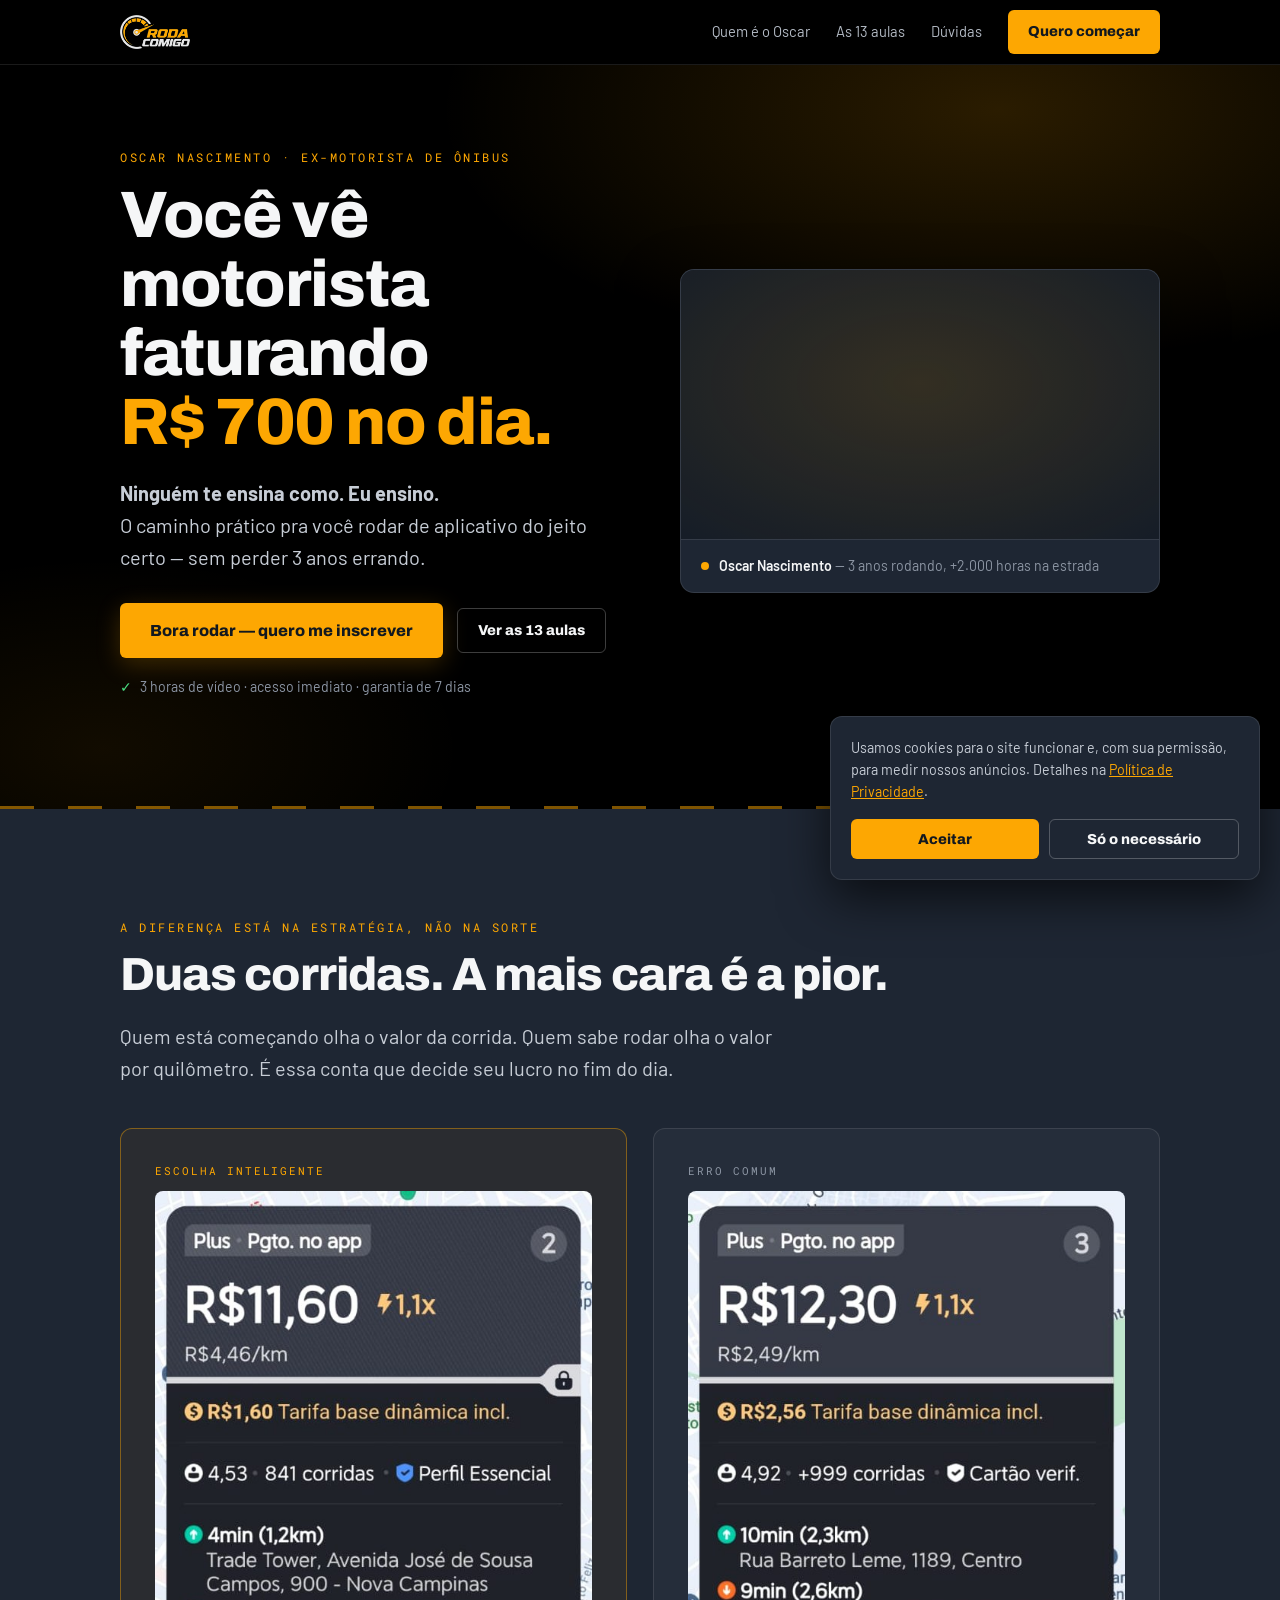
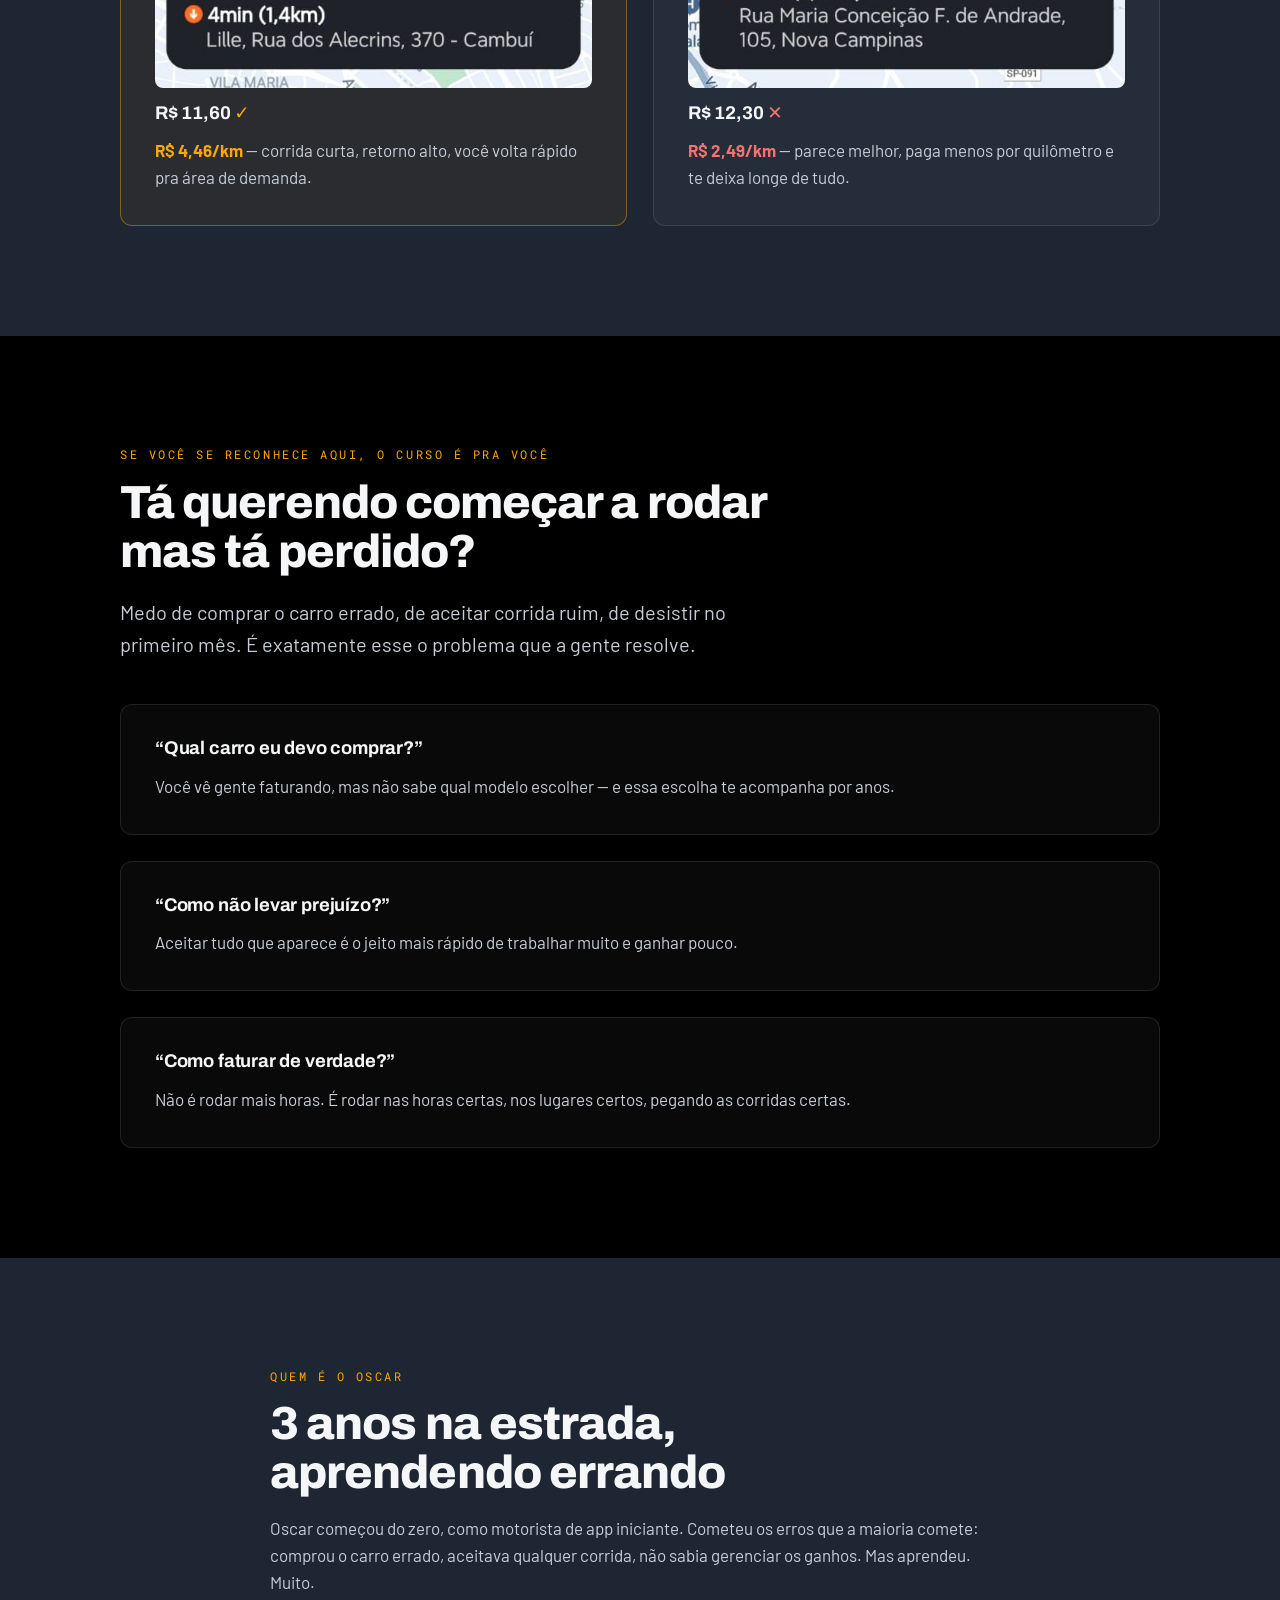
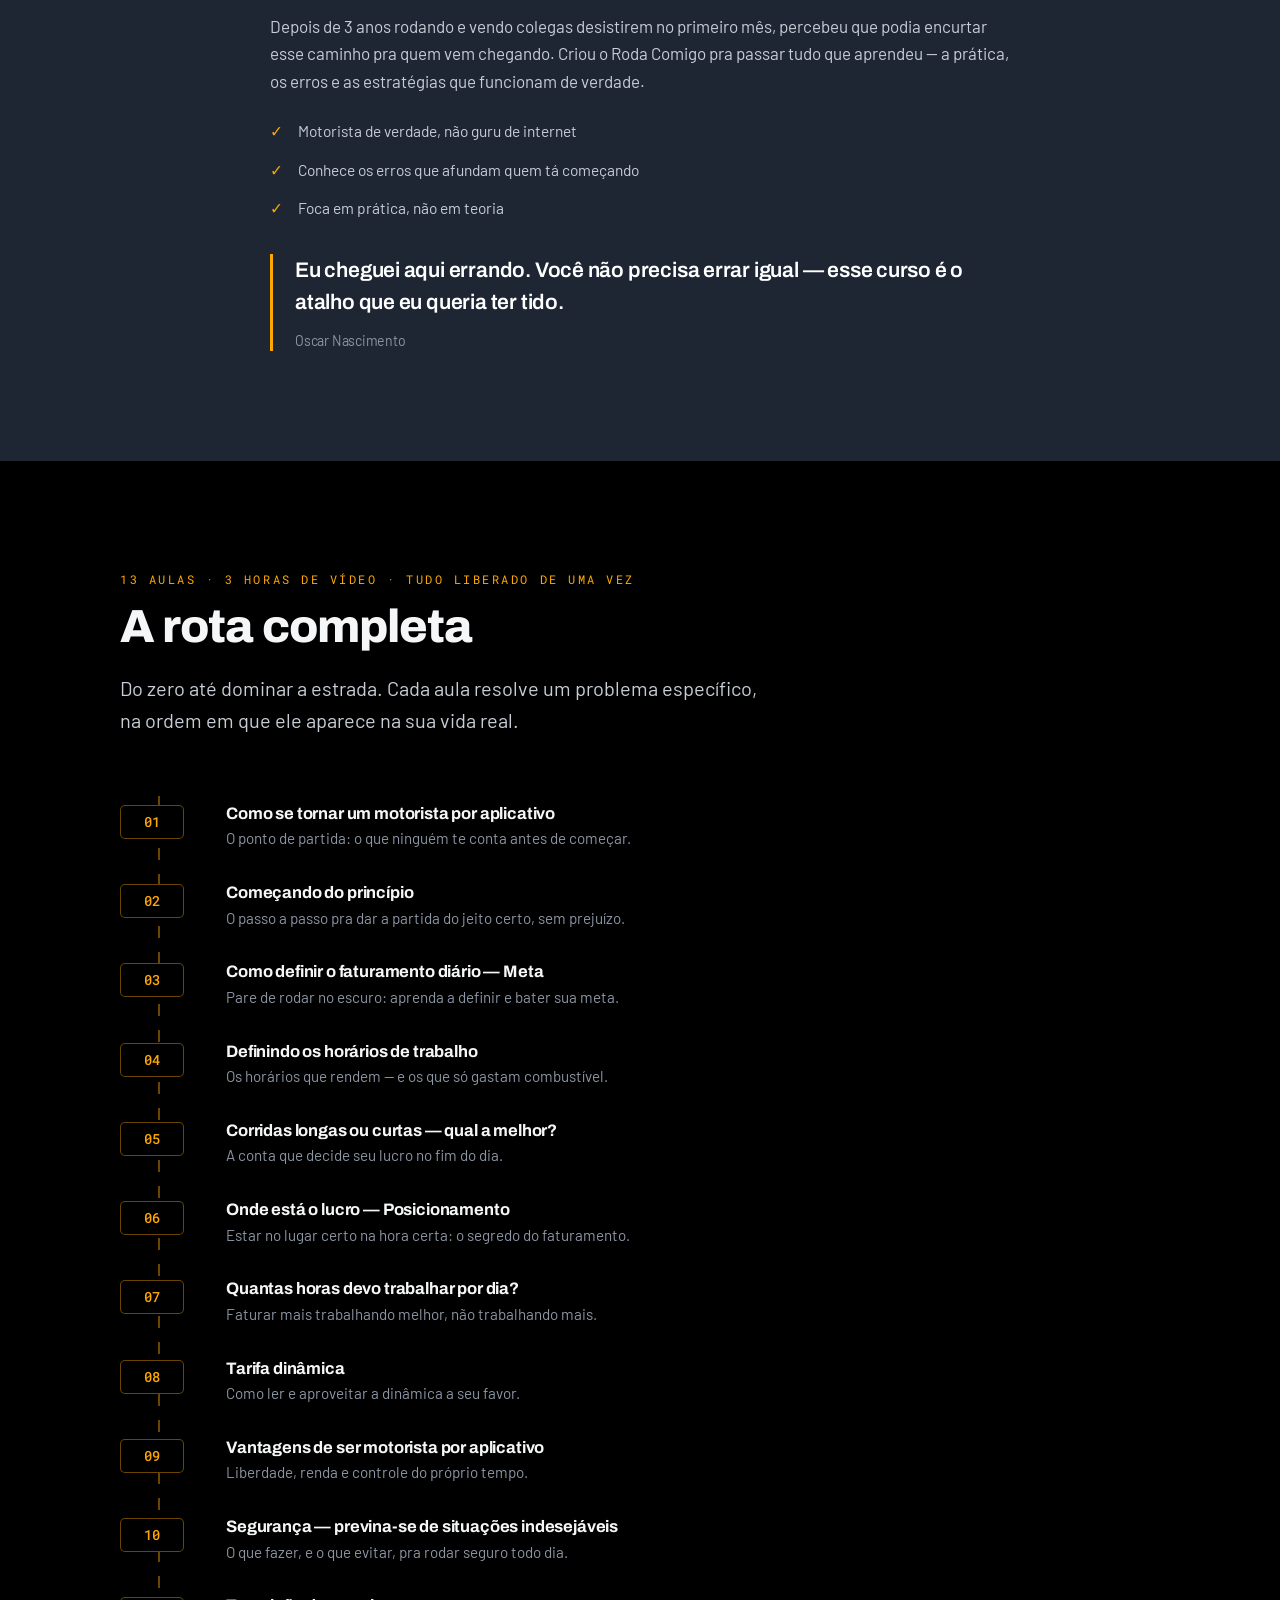
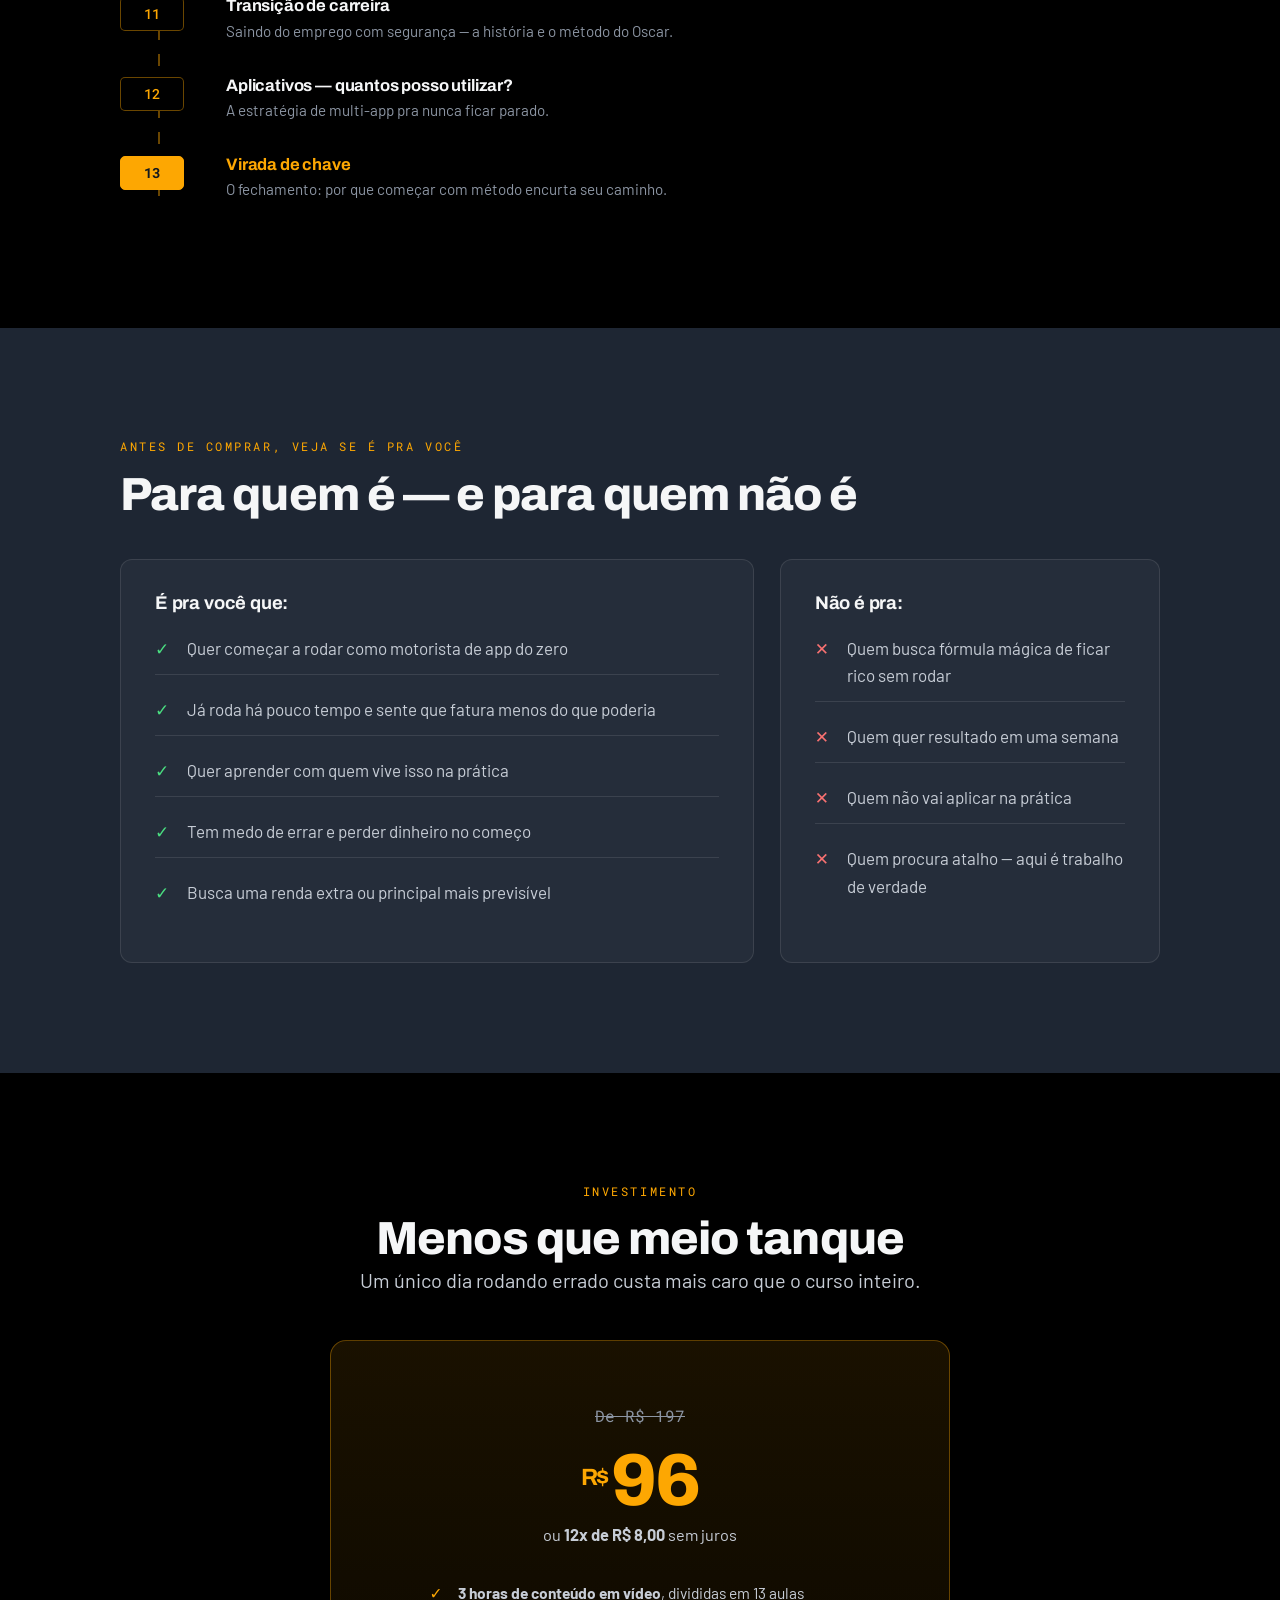
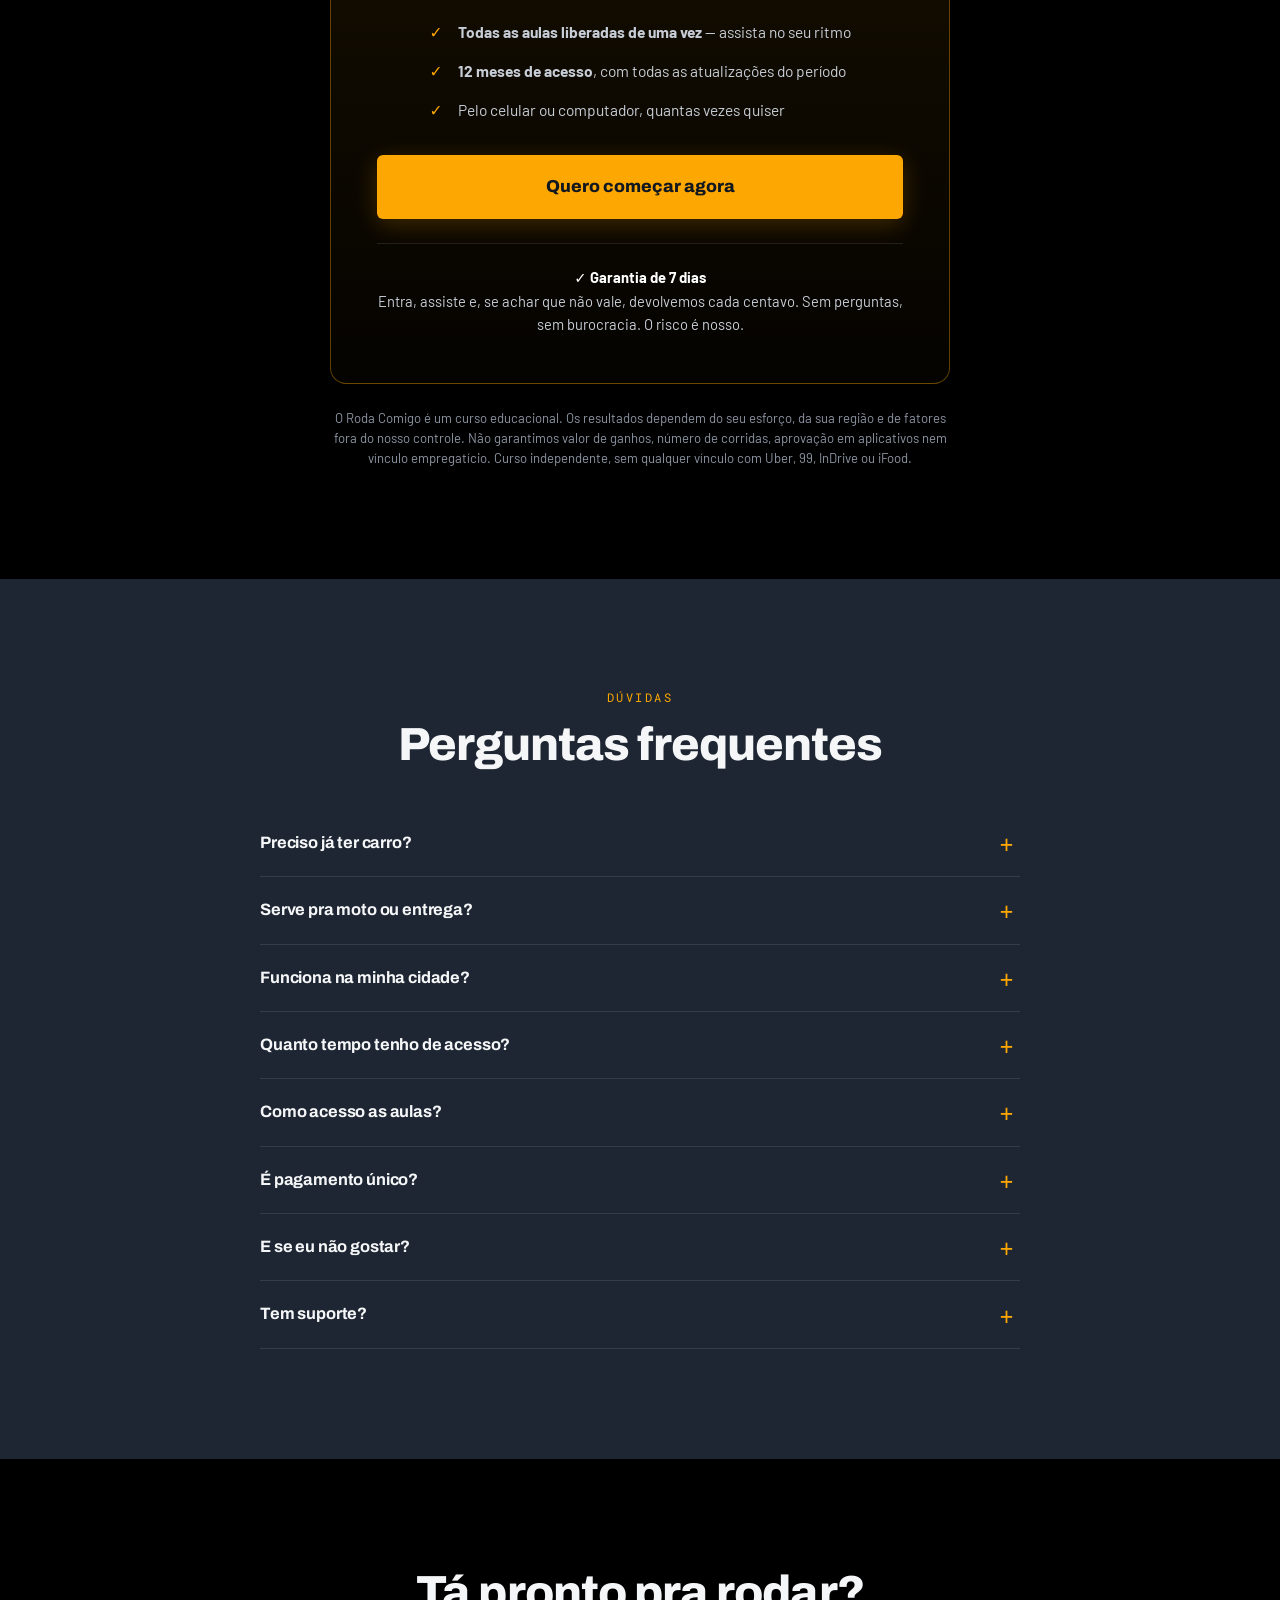
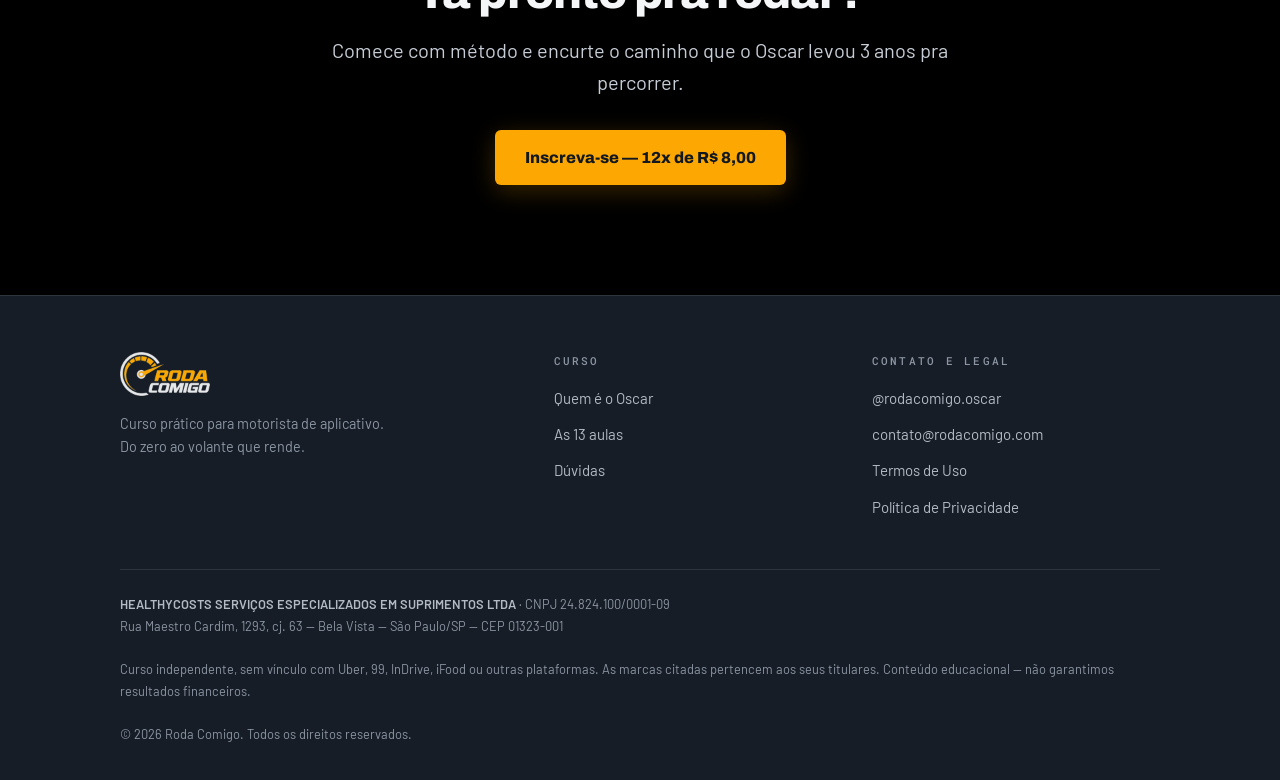
==== index.html @ f27c88b2 "Add files via upload Pronto" ====
<!DOCTYPE html>
<html lang="pt-BR">
<head>
<meta charset="utf-8">
<meta name="viewport" content="width=device-width,initial-scale=1">
<title>Roda Comigo — Curso prático para motorista de aplicativo</title>
<meta name="description" content="O caminho prático pra começar a rodar de aplicativo do jeito certo, sem perder 3 anos errando. 13 aulas com Oscar Nascimento, motorista de app há 3 anos.">
<link rel="canonical" href="https://rodacomigo.com/">

<meta property="og:type" content="website">
<meta property="og:url" content="https://rodacomigo.com/">
<meta property="og:title" content="Roda Comigo — Curso prático para motorista de aplicativo">
<meta property="og:description" content="Você vê motorista faturando R$ 700 no dia. Ninguém te ensina como. Eu ensino.">
<meta property="og:image" content="https://rodacomigo.com/img/og.jpg">
<meta property="og:locale" content="pt_BR">
<meta name="twitter:card" content="summary_large_image">
<meta name="theme-color" content="#000000">

<link rel="icon" href="img/favicon.png">
<link rel="preconnect" href="https://fonts.googleapis.com">
<link rel="preconnect" href="https://fonts.gstatic.com" crossorigin>
<link rel="preconnect" href="https://player-vz-9c68e876-74e.tv.pandavideo.com.br">
<link href="https://fonts.googleapis.com/css2?family=Archivo:wght@400;600;700;800&family=Barlow:wght@400;500;600;700&family=Roboto+Mono:wght@400;500&display=swap" rel="stylesheet">
<link rel="stylesheet" href="style.css">

<!-- ═══════════════════════════════════════════════════════════════
     PIXEL / TAG — cole aqui quando tiver os IDs.
     O disparo só acontece depois do aceite no banner de cookies,
     conforme a Política de Privacidade (item 6).
     ═══════════════════════════════════════════════════════════════ -->
</head>
<body>

<nav class="nav">
  <div class="wrap">
    <a class="brand brand-img" href="/"><img src="img/logo-claro.png" alt="Roda Comigo" width="135" height="66"></a>
    <div class="nav-links">
      <a href="#sobre">Quem é o Oscar</a>
      <a href="#aulas">As 13 aulas</a>
      <a href="#faq">Dúvidas</a>
      <a class="btn btn-sm" href="https://clkdmg.site/pay/roda-comigo" target="_blank" rel="noopener">Quero começar</a>
    </div>
  </div>
</nav>

<!-- ═══════════ HERO ═══════════ -->
<header class="hero">
  <div class="wrap hero-grid">
    <div>
      <p class="eyebrow">Oscar Nascimento · ex-motorista de ônibus</p>
      <h1>Você vê motorista faturando<br><span class="amber">R$ 700 no dia.</span></h1>
      <p class="lead"><strong>Ninguém te ensina como. Eu ensino.</strong><br>
      O caminho prático pra você rodar de aplicativo do jeito certo — sem perder 3 anos errando.</p>
      <div class="hero-cta">
        <a class="btn" href="https://clkdmg.site/pay/roda-comigo" target="_blank" rel="noopener">Bora rodar — quero me inscrever</a>
        <a class="btn btn-ghost btn-sm" href="#aulas">Ver as 13 aulas</a>
      </div>
      <p class="hero-note">3 horas de vídeo · acesso imediato · garantia de 7 dias</p>
    </div>

    <!-- ═══ VÍDEO DO OSCAR — Panda Video ═══
         Para trocar o vídeo, substitua o ID 8ae888c9-78c2-40eb-933e-add168d52305
         na URL do iframe pelo ID do novo vídeo no painel do Panda. -->
    <div class="video-card">
      <div class="video-frame">
        <iframe
          id="panda-8ae888c9-78c2-40eb-933e-add168d52305"
          src="https://player-vz-9c68e876-74e.tv.pandavideo.com.br/embed/?v=8ae888c9-78c2-40eb-933e-add168d52305"
          title="Oscar Nascimento apresenta o Roda Comigo"
          allow="accelerometer;gyroscope;autoplay;encrypted-media;picture-in-picture"
          allowfullscreen="true"
          fetchpriority="high"></iframe>
      </div>
      <div class="video-cap">
        <span class="dot-live" aria-hidden="true"></span>
        <span><strong>Oscar Nascimento</strong> — 3 anos rodando, +2.000 horas na estrada</span>
      </div>
    </div>
  </div>
</header>

<!-- ═══════════ A CONTA QUE NINGUÉM FAZ ═══════════ -->
<section class="section-graphite">
  <div class="wrap">
    <p class="eyebrow">A diferença está na estratégia, não na sorte</p>
    <h2>Duas corridas. A mais cara é a pior.</h2>
    <p class="lead">Quem está começando olha o valor da corrida. Quem sabe rodar olha o valor por quilômetro. É essa conta que decide seu lucro no fim do dia.</p>

    <div class="split">
      <div class="card hi">
        <span class="tag">Escolha inteligente</span>
        <!-- Substitua pela sua imagem: img/corrida-boa.jpeg -->
        <img src="img/corrida-boa.jpeg" alt="Print de corrida de R$ 11,60 com R$ 4,46 por quilômetro" style="border-radius:8px;margin-bottom:16px" loading="lazy">
        <h3>R$ 11,60 <span class="amber">✓</span></h3>
        <p style="margin:0;color:#c7cdd6"><strong class="amber">R$ 4,46/km</strong> — corrida curta, retorno alto, você volta rápido pra área de demanda.</p>
      </div>
      <div class="card">
        <span class="tag">Erro comum</span>
        <!-- Substitua pela sua imagem: img/corrida-ruim.jpeg -->
        <img src="img/corrida-ruim.jpeg" alt="Print de corrida de R$ 12,30 com R$ 2,49 por quilômetro" style="border-radius:8px;margin-bottom:16px" loading="lazy">
        <h3>R$ 12,30 <span style="color:#f87171">✕</span></h3>
        <p style="margin:0;color:#c7cdd6"><strong style="color:#f87171">R$ 2,49/km</strong> — parece melhor, paga menos por quilômetro e te deixa longe de tudo.</p>
      </div>
    </div>
  </div>
</section>

<!-- ═══════════ O PROBLEMA ═══════════ -->
<section>
  <div class="wrap">
    <p class="eyebrow">Se você se reconhece aqui, o curso é pra você</p>
    <h2>Tá querendo começar a rodar<br>mas tá perdido?</h2>
    <p class="lead">Medo de comprar o carro errado, de aceitar corrida ruim, de desistir no primeiro mês. É exatamente esse o problema que a gente resolve.</p>

    <div class="split" style="grid-template-columns:1fr">
      <div class="card"><h3>“Qual carro eu devo comprar?”</h3><p style="margin:0;color:#c7cdd6">Você vê gente faturando, mas não sabe qual modelo escolher — e essa escolha te acompanha por anos.</p></div>
      <div class="card"><h3>“Como não levar prejuízo?”</h3><p style="margin:0;color:#c7cdd6">Aceitar tudo que aparece é o jeito mais rápido de trabalhar muito e ganhar pouco.</p></div>
      <div class="card"><h3>“Como faturar de verdade?”</h3><p style="margin:0;color:#c7cdd6">Não é rodar mais horas. É rodar nas horas certas, nos lugares certos, pegando as corridas certas.</p></div>
    </div>
  </div>
</section>

<!-- ═══════════ OSCAR ═══════════ -->
<section class="section-graphite" id="sobre">
  <div class="wrap oscar oscar-solo">
    <div>
      <p class="eyebrow">Quem é o Oscar</p>
      <h2>3 anos na estrada,<br>aprendendo errando</h2>
      <p style="color:#c7cdd6">Oscar começou do zero, como motorista de app iniciante. Cometeu os erros que a maioria comete: comprou o carro errado, aceitava qualquer corrida, não sabia gerenciar os ganhos. Mas aprendeu. Muito.</p>
      <p style="color:#c7cdd6">Depois de 3 anos rodando e vendo colegas desistirem no primeiro mês, percebeu que podia encurtar esse caminho pra quem vem chegando. Criou o Roda Comigo pra passar tudo que aprendeu — a prática, os erros e as estratégias que funcionam de verdade.</p>
      <ul class="offer-list" style="margin-bottom:0">
        <li>Motorista de verdade, não guru de internet</li>
        <li>Conhece os erros que afundam quem tá começando</li>
        <li>Foca em prática, não em teoria</li>
      </ul>
      <blockquote>
        Eu cheguei aqui errando. Você não precisa errar igual — esse curso é o atalho que eu queria ter tido.
        <cite>Oscar Nascimento</cite>
      </blockquote>
    </div>
  </div>
</section>

<!-- ═══════════ A ROTA — 13 AULAS ═══════════ -->
<section id="aulas">
  <div class="wrap">
    <p class="eyebrow">13 aulas · 3 horas de vídeo · tudo liberado de uma vez</p>
    <h2>A rota completa</h2>
    <p class="lead">Do zero até dominar a estrada. Cada aula resolve um problema específico, na ordem em que ele aparece na sua vida real.</p>

    <div class="rota">
      <article class="km"><div class="km-num">01</div><div class="km-body"><h3>Como se tornar um motorista por aplicativo</h3><p>O ponto de partida: o que ninguém te conta antes de começar.</p></div></article>
      <article class="km"><div class="km-num">02</div><div class="km-body"><h3>Começando do princípio</h3><p>O passo a passo pra dar a partida do jeito certo, sem prejuízo.</p></div></article>
      <article class="km"><div class="km-num">03</div><div class="km-body"><h3>Como definir o faturamento diário — Meta</h3><p>Pare de rodar no escuro: aprenda a definir e bater sua meta.</p></div></article>
      <article class="km"><div class="km-num">04</div><div class="km-body"><h3>Definindo os horários de trabalho</h3><p>Os horários que rendem — e os que só gastam combustível.</p></div></article>
      <article class="km"><div class="km-num">05</div><div class="km-body"><h3>Corridas longas ou curtas — qual a melhor?</h3><p>A conta que decide seu lucro no fim do dia.</p></div></article>
      <article class="km"><div class="km-num">06</div><div class="km-body"><h3>Onde está o lucro — Posicionamento</h3><p>Estar no lugar certo na hora certa: o segredo do faturamento.</p></div></article>
      <article class="km"><div class="km-num">07</div><div class="km-body"><h3>Quantas horas devo trabalhar por dia?</h3><p>Faturar mais trabalhando melhor, não trabalhando mais.</p></div></article>
      <article class="km"><div class="km-num">08</div><div class="km-body"><h3>Tarifa dinâmica</h3><p>Como ler e aproveitar a dinâmica a seu favor.</p></div></article>
      <article class="km"><div class="km-num">09</div><div class="km-body"><h3>Vantagens de ser motorista por aplicativo</h3><p>Liberdade, renda e controle do próprio tempo.</p></div></article>
      <article class="km"><div class="km-num">10</div><div class="km-body"><h3>Segurança — previna-se de situações indesejáveis</h3><p>O que fazer, e o que evitar, pra rodar seguro todo dia.</p></div></article>
      <article class="km"><div class="km-num">11</div><div class="km-body"><h3>Transição de carreira</h3><p>Saindo do emprego com segurança — a história e o método do Oscar.</p></div></article>
      <article class="km"><div class="km-num">12</div><div class="km-body"><h3>Aplicativos — quantos posso utilizar?</h3><p>A estratégia de multi-app pra nunca ficar parado.</p></div></article>
      <article class="km km-final"><div class="km-num">13</div><div class="km-body"><h3>Virada de chave</h3><p>O fechamento: por que começar com método encurta seu caminho.</p></div></article>
    </div>
  </div>
</section>

<!-- ═══════════ PARA QUEM É ═══════════ -->
<section class="section-graphite">
  <div class="wrap">
    <p class="eyebrow">Antes de comprar, veja se é pra você</p>
    <h2>Para quem é — e para quem não é</h2>
    <div class="fit">
      <div class="card">
        <h3 style="margin-bottom:8px">É pra você que:</h3>
        <ul class="yes">
          <li>Quer começar a rodar como motorista de app do zero</li>
          <li>Já roda há pouco tempo e sente que fatura menos do que poderia</li>
          <li>Quer aprender com quem vive isso na prática</li>
          <li>Tem medo de errar e perder dinheiro no começo</li>
          <li>Busca uma renda extra ou principal mais previsível</li>
        </ul>
      </div>
      <div class="card">
        <h3 style="margin-bottom:8px">Não é pra:</h3>
        <ul class="no">
          <li>Quem busca fórmula mágica de ficar rico sem rodar</li>
          <li>Quem quer resultado em uma semana</li>
          <li>Quem não vai aplicar na prática</li>
          <li>Quem procura atalho — aqui é trabalho de verdade</li>
        </ul>
      </div>
    </div>
  </div>
</section>

<!-- ═══════════ OFERTA ═══════════ -->
<section>
  <div class="wrap">
    <p class="eyebrow" style="text-align:center">Investimento</p>
    <h2 style="text-align:center">Menos que meio tanque</h2>
    <p class="lead" style="text-align:center;margin:0 auto">Um único dia rodando errado custa mais caro que o curso inteiro.</p>

    <div class="offer">
      <p class="price-old">De R$ 197</p>
      <p class="price"><small>R$</small>96</p>
      <p class="price-sub">ou <strong>12x de R$ 8,00</strong> sem juros</p>

      <ul class="offer-list">
        <li><strong>3 horas de conteúdo em vídeo</strong>, divididas em 13 aulas</li>
        <li><strong>Todas as aulas liberadas de uma vez</strong> — assista no seu ritmo</li>
        <li><strong>12 meses de acesso</strong>, com todas as atualizações do período</li>
        <li>Pelo celular ou computador, quantas vezes quiser</li>
      </ul>

      <a class="btn" href="https://clkdmg.site/pay/roda-comigo" target="_blank" rel="noopener">Quero começar agora</a>

      <div class="guarantee">
        <strong class="amber">✓ Garantia de 7 dias</strong><br>
        Entra, assiste e, se achar que não vale, devolvemos cada centavo. Sem perguntas, sem burocracia. O risco é nosso.
      </div>
    </div>

    <p class="disclaimer">
      O Roda Comigo é um curso educacional. Os resultados dependem do seu esforço, da sua região e de fatores fora do nosso controle.
      Não garantimos valor de ganhos, número de corridas, aprovação em aplicativos nem vínculo empregatício.
      Curso independente, sem qualquer vínculo com Uber, 99, InDrive ou iFood.
    </p>
  </div>
</section>

<!-- ═══════════ FAQ ═══════════ -->
<section class="section-graphite" id="faq">
  <div class="wrap">
    <p class="eyebrow" style="text-align:center">Dúvidas</p>
    <h2 style="text-align:center">Perguntas frequentes</h2>

    <div class="faq">
      <details>
        <summary>Preciso já ter carro?</summary>
        <p>Não. O curso ensina como escolher o carro certo antes de você gastar dinheiro — é um dos primeiros pontos da trilha.</p>
      </details>
      <details>
        <summary>Serve pra moto ou entrega?</summary>
        <p>O foco é transporte de passageiros por aplicativo. Boa parte da estratégia — metas, horários, posicionamento — se aplica a outras modalidades, mas os exemplos são de corrida.</p>
      </details>
      <details>
        <summary>Funciona na minha cidade?</summary>
        <p>Sim. Os princípios de meta, horário e posicionamento funcionam em qualquer praça. As regras específicas de cadastro variam por município, e o curso ensina onde verificar as da sua cidade.</p>
      </details>
      <details>
        <summary>Quanto tempo tenho de acesso?</summary>
        <p>12 meses a partir da liberação, incluindo todas as atualizações feitas no período. Você assiste quantas vezes quiser dentro desse prazo, no seu ritmo.</p>
      </details>
      <details>
        <summary>Como acesso as aulas?</summary>
        <p>Assim que o pagamento é confirmado, você recebe por e-mail o acesso à área de alunos, com <strong>todas as 13 aulas liberadas de uma vez</strong>. Nada de esperar aula abrir por semana — o conteúdo é curto de propósito, pra você aplicar já na próxima corrida.</p>
      </details>
      <details>
        <summary>É pagamento único?</summary>
        <p>Sim. R$ 96 à vista ou 12x de R$ 8,00 sem juros. Não há mensalidade nem cobrança recorrente.</p>
      </details>
      <details>
        <summary>E se eu não gostar?</summary>
        <p>Você tem 7 dias corridos para pedir o reembolso integral, sem precisar justificar, conforme o art. 49 do Código de Defesa do Consumidor. Basta escrever para contato@rodacomigo.com.</p>
      </details>
      <details>
        <summary>Tem suporte?</summary>
        <p>Sim, por e-mail em contato@rodacomigo.com, com resposta em até 2 dias úteis. Dúvida sobre acesso, cobrança ou conteúdo, é só escrever.</p>
      </details>
    </div>
  </div>
</section>

<!-- ═══════════ CTA FINAL ═══════════ -->
<section style="text-align:center">
  <div class="wrap">
    <h2>Tá pronto pra rodar?</h2>
    <p class="lead" style="margin:16px auto 32px">Comece com método e encurte o caminho que o Oscar levou 3 anos pra percorrer.</p>
    <a class="btn" href="https://clkdmg.site/pay/roda-comigo" target="_blank" rel="noopener">Inscreva-se — 12x de R$ 8,00</a>
  </div>
</section>

<!-- ═══════════ RODAPÉ ═══════════ -->
<footer>
  <div class="wrap">
    <div class="foot-grid">
      <div>
        <a class="brand brand-img" href="/" style="margin-bottom:16px"><img src="img/logo-claro.png" alt="Roda Comigo" width="150" height="73"></a>
        <p style="color:var(--muted);font-size:.9rem;max-width:34ch">Curso prático para motorista de aplicativo. Do zero ao volante que rende.</p>
      </div>
      <div>
        <h4>Curso</h4>
        <ul>
          <li><a href="#sobre">Quem é o Oscar</a></li>
          <li><a href="#aulas">As 13 aulas</a></li>
          <li><a href="#faq">Dúvidas</a></li>
        </ul>
      </div>
      <div>
        <h4>Contato e legal</h4>
        <ul>
          <li><a href="https://instagram.com/rodacomigo.oscar" target="_blank" rel="noopener">@rodacomigo.oscar</a></li>
          <li><a href="mailto:contato@rodacomigo.com">contato@rodacomigo.com</a></li>
          <li><a href="termos.html">Termos de Uso</a></li>
          <li><a href="privacidade.html">Política de Privacidade</a></li>
        </ul>
      </div>
    </div>

    <div class="foot-legal">
      <strong>HEALTHYCOSTS SERVIÇOS ESPECIALIZADOS EM SUPRIMENTOS LTDA</strong> · CNPJ 24.824.100/0001-09<br>
      Rua Maestro Cardim, 1293, cj. 63 — Bela Vista — São Paulo/SP — CEP 01323-001<br><br>
      Curso independente, sem vínculo com Uber, 99, InDrive, iFood ou outras plataformas. As marcas citadas pertencem aos seus titulares.
      Conteúdo educacional — não garantimos resultados financeiros.<br><br>
      © 2026 Roda Comigo. Todos os direitos reservados.
    </div>
  </div>
</footer>

<!-- ═══════════ BANNER DE COOKIES ═══════════ -->
<div class="cookie" id="cookie" role="dialog" aria-label="Aviso de cookies">
  <p>Usamos cookies para o site funcionar e, com sua permissão, para medir nossos anúncios. Detalhes na <a href="privacidade.html">Política de Privacidade</a>.</p>
  <div class="cookie-actions">
    <button class="btn" id="cookie-ok">Aceitar</button>
    <button class="btn btn-ghost" id="cookie-no">Só o necessário</button>
  </div>
</div>

<script>
(function(){
  var box = document.getElementById('cookie');
  var KEY = 'rc-cookies';
  var saved = null;
  try { saved = localStorage.getItem(KEY); } catch(e){}

  if (!saved) { box.classList.add('show'); }
  else if (saved === 'ok') { loadPixels(); }

  function decide(v){
    try { localStorage.setItem(KEY, v); } catch(e){}
    box.classList.remove('show');
    if (v === 'ok') loadPixels();
  }
  document.getElementById('cookie-ok').onclick = function(){ decide('ok'); };
  document.getElementById('cookie-no').onclick = function(){ decide('no'); };

  // Os pixels só carregam depois do aceite — é o que a Política de Privacidade promete.
  function loadPixels(){
    /* Meta Pixel e Google Tag entram aqui.
       Exemplo:
       var s = document.createElement('script');
       s.async = true;
       s.src = 'https://www.googletagmanager.com/gtag/js?id=SEU_ID';
       document.head.appendChild(s);
    */
  }
})();
</script>

</body>
</html>
---- style.css ----
/* ==========================================================================
   Roda Comigo — estilos
   Paleta: âmbar #FDA702 · grafite #1E2633 · preto #000
   ========================================================================== */

:root{
  --amber:#FDA702;
  --amber-dim:#c98402;
  --graphite:#1E2633;
  --graphite-2:#161d27;
  --ink:#000;
  --paper:#f5f6f7;
  --muted:#8c95a3;
  --line:rgba(255,255,255,.10);
  --ok:#4ade80;

  --font-display:"Archivo",system-ui,sans-serif;
  --font-body:"Barlow",system-ui,sans-serif;
  --font-mono:"Roboto Mono",ui-monospace,monospace;

  --wrap:1120px;
  --pad:clamp(20px,5vw,40px);
}

*{box-sizing:border-box}

html{scroll-behavior:smooth}
@media (prefers-reduced-motion:reduce){
  html{scroll-behavior:auto}
  *,*::before,*::after{animation-duration:.001ms!important;transition-duration:.001ms!important}
}

body{
  margin:0;
  background:var(--ink);
  color:var(--paper);
  font-family:var(--font-body);
  font-size:17px;
  line-height:1.6;
  -webkit-font-smoothing:antialiased;
}

img{max-width:100%;display:block}
a{color:inherit}

.wrap{max-width:var(--wrap);margin:0 auto;padding-inline:var(--pad)}

/* ---------- tipografia ---------- */
h1,h2,h3{font-family:var(--font-display);font-weight:800;line-height:1.05;letter-spacing:-.02em;margin:0}
h1{font-size:clamp(2.2rem,6.5vw,4.1rem)}
h2{font-size:clamp(1.8rem,4.6vw,2.9rem)}
h3{font-size:1.15rem;font-weight:700;letter-spacing:-.01em}

.eyebrow{
  font-family:var(--font-mono);
  font-size:.72rem;
  letter-spacing:.22em;
  text-transform:uppercase;
  color:var(--amber);
  margin:0 0 14px;
}
.lead{font-size:clamp(1.05rem,2.2vw,1.25rem);color:#c7cdd6;max-width:60ch}
.amber{color:var(--amber)}

/* ---------- navegação ---------- */
.nav{
  position:sticky;top:0;z-index:50;
  background:rgba(0,0,0,.82);
  backdrop-filter:blur(10px);
  border-bottom:1px solid var(--line);
}
.nav .wrap{display:flex;align-items:center;justify-content:space-between;height:64px;gap:16px}
.brand{
  font-family:var(--font-display);font-weight:800;font-size:1.05rem;
  letter-spacing:-.02em;text-decoration:none;display:flex;align-items:center;gap:9px;
}
.brand::before{
  content:"";width:11px;height:11px;border-radius:50%;
  background:var(--amber);box-shadow:0 0 14px rgba(253,167,2,.85);flex:none;
}
.nav-links{display:flex;align-items:center;gap:26px}
/* :not(.btn) evita que a cor cinza dos links sobrescreva o texto do botão */
.nav-links a:not(.btn){
  font-size:.92rem;color:#b3bac4;text-decoration:none;transition:color .15s;
}
.nav-links a:not(.btn):hover{color:#fff}
.nav-links a.btn{color:#12181f;text-decoration:none}
.nav-links a.btn:hover{color:#12181f}
@media(max-width:760px){.nav-links a:not(.btn){display:none}}

/* ---------- botões ---------- */
.btn{
  display:inline-flex;align-items:center;justify-content:center;gap:9px;
  background:var(--amber);color:#12181f;
  font-family:var(--font-display);font-weight:800;font-size:1rem;
  padding:15px 30px;border-radius:6px;text-decoration:none;
  border:0;cursor:pointer;
  transition:transform .12s ease,box-shadow .2s ease,background .15s;
  box-shadow:0 6px 24px rgba(253,167,2,.22);
}
.btn:hover{background:#ffb824;transform:translateY(-2px);box-shadow:0 10px 30px rgba(253,167,2,.34)}
.btn:active{transform:translateY(0)}
.btn-sm{padding:10px 20px;font-size:.9rem;box-shadow:none}
.btn-ghost{
  background:transparent;color:var(--paper);
  border:1px solid rgba(255,255,255,.24);box-shadow:none;
}
.btn-ghost:hover{background:rgba(255,255,255,.06);border-color:rgba(255,255,255,.4)}
.btn-wide{width:100%;max-width:420px}

:focus-visible{outline:3px solid var(--amber);outline-offset:3px;border-radius:4px}

/* ---------- seções ---------- */
section{padding:clamp(64px,9vw,110px) 0}
.section-dark{background:var(--graphite-2)}
.section-graphite{background:var(--graphite)}

/* ---------- hero ---------- */
.hero{
  position:relative;overflow:hidden;
  padding-top:clamp(48px,7vw,84px);
  padding-bottom:clamp(56px,8vw,96px);
  background:
    radial-gradient(900px 420px at 78% 6%,rgba(253,167,2,.17),transparent 62%),
    radial-gradient(600px 320px at 8% 92%,rgba(253,167,2,.07),transparent 60%),
    var(--ink);
}
/* faixa de estrada no rodapé do hero */
.hero::after{
  content:"";position:absolute;left:0;right:0;bottom:0;height:3px;
  background:repeating-linear-gradient(90deg,var(--amber) 0 34px,transparent 34px 68px);
  opacity:.5;
}
.hero-grid{display:grid;gap:clamp(34px,5vw,60px);grid-template-columns:1fr}
@media(min-width:960px){.hero-grid{grid-template-columns:1.02fr .98fr;align-items:center}}

.hero h1{margin-bottom:20px}
.hero .lead{margin-bottom:30px}
.hero-cta{display:flex;flex-wrap:wrap;gap:14px;align-items:center}
.hero-note{
  margin-top:18px;font-size:.88rem;color:var(--muted);
  display:flex;align-items:center;gap:8px;
}
.hero-note::before{content:"✓";color:var(--ok);font-weight:700}

/* ---------- vídeo ---------- */
.video-card{
  border:1px solid var(--line);border-radius:14px;overflow:hidden;
  background:var(--graphite);
  box-shadow:0 26px 60px rgba(0,0,0,.6);
}
.video-frame{
  position:relative;aspect-ratio:16/9;width:100%;
  background:
    radial-gradient(520px 300px at 50% 42%,rgba(253,167,2,.13),transparent 68%),
    var(--graphite-2);
  display:flex;align-items:center;justify-content:center;
}
.video-frame iframe,.video-frame video{
  position:absolute;inset:0;width:100%;height:100%;border:0;object-fit:cover;
}
.video-ph{text-align:center;padding:24px;max-width:340px}
.video-ph .play{
  width:66px;height:66px;border-radius:50%;margin:0 auto 16px;
  background:var(--amber);display:grid;place-items:center;
  box-shadow:0 0 0 12px rgba(253,167,2,.13);
}
.video-ph .play::after{
  content:"";border-left:19px solid #12181f;
  border-top:12px solid transparent;border-bottom:12px solid transparent;
  margin-left:5px;
}
.video-ph p{margin:0;font-size:.93rem;color:#c7cdd6;line-height:1.5}
.video-ph small{display:block;margin-top:8px;color:var(--muted);font-size:.78rem}
.video-cap{
  padding:15px 20px;border-top:1px solid var(--line);
  font-size:.88rem;color:var(--muted);
  display:flex;align-items:center;gap:10px;
}
.video-cap strong{color:var(--paper);font-weight:600}
.dot-live{width:8px;height:8px;border-radius:50%;background:var(--amber);flex:none}

/* ---------- vídeo vertical (9:16) ---------- */
.video-card.vertical{
  max-width:330px;
  margin-inline:auto;
}
.video-card.vertical .video-frame{aspect-ratio:9/16}
@media(min-width:960px){
  .video-card.vertical{max-width:310px}
}
@media(max-width:480px){
  .video-card.vertical{max-width:280px}
}

/* ---------- contraste: o que mostram × o que escondem ---------- */
.split{display:grid;gap:20px;grid-template-columns:1fr;margin-top:44px}
@media(min-width:800px){.split{grid-template-columns:1fr 1fr;gap:26px}}
.card{
  background:rgba(255,255,255,.035);
  border:1px solid var(--line);
  border-radius:12px;padding:clamp(24px,3.4vw,34px);
}
.card.hi{border-color:rgba(253,167,2,.42);background:rgba(253,167,2,.055)}
.card h3{margin-bottom:14px}
.card ul{margin:0;padding-left:20px;color:#c7cdd6}
.card li{margin:9px 0}
.card .tag{
  font-family:var(--font-mono);font-size:.68rem;letter-spacing:.18em;
  text-transform:uppercase;color:var(--muted);display:block;margin-bottom:10px;
}
.card.hi .tag{color:var(--amber)}

/* ---------- Oscar ---------- */
.oscar{display:grid;gap:clamp(28px,4vw,52px);grid-template-columns:1fr;align-items:center}
@media(min-width:900px){.oscar{grid-template-columns:.85fr 1.15fr}}
.oscar-photo{
  aspect-ratio:4/5;border-radius:12px;overflow:hidden;
  border:1px solid var(--line);
  background:
    radial-gradient(420px 300px at 50% 30%,rgba(253,167,2,.16),transparent 66%),
    var(--graphite-2);
  display:grid;place-items:center;text-align:center;padding:24px;
}
.oscar-photo p{color:var(--muted);font-size:.86rem;margin:0;line-height:1.5}
.oscar blockquote{
  margin:26px 0 0;padding-left:22px;border-left:3px solid var(--amber);
  font-size:clamp(1.05rem,2.3vw,1.32rem);line-height:1.5;color:#fff;
  font-family:var(--font-display);font-weight:600;letter-spacing:-.01em;
}
.oscar blockquote cite{
  display:block;margin-top:12px;font-family:var(--font-body);
  font-style:normal;font-size:.88rem;font-weight:400;color:var(--muted);
}

/* ---------- a rota (13 aulas) — elemento de assinatura ---------- */
.rota{margin-top:52px;position:relative}
.rota::before{
  content:"";position:absolute;left:26px;top:8px;bottom:8px;width:2px;
  background:repeating-linear-gradient(180deg,var(--amber) 0 12px,transparent 12px 26px);
  opacity:.42;
}
@media(min-width:720px){.rota::before{left:38px}}
.km{
  position:relative;display:grid;
  grid-template-columns:56px 1fr;gap:18px;align-items:start;
  padding:15px 0;
}
@media(min-width:720px){.km{grid-template-columns:80px 1fr;gap:26px;padding:17px 0}}
.km-num{
  font-family:var(--font-mono);font-size:.82rem;font-weight:500;
  color:var(--amber);background:var(--ink);
  border:1px solid rgba(253,167,2,.42);border-radius:5px;
  padding:5px 0;text-align:center;position:relative;z-index:2;
  width:52px;
}
@media(min-width:720px){.km-num{width:64px;font-size:.86rem}}
.km-body h3{margin-bottom:5px;font-size:1.04rem}
.km-body p{margin:0;color:var(--muted);font-size:.95rem;line-height:1.5}
.km-final .km-num{background:var(--amber);color:#12181f;border-color:var(--amber);font-weight:700}
.km-final .km-body h3{color:var(--amber)}

/* ---------- para quem é ---------- */
.fit{display:grid;gap:20px;grid-template-columns:1fr;margin-top:40px}
@media(min-width:820px){.fit{grid-template-columns:1.25fr .75fr;gap:26px}}
.fit ul{list-style:none;margin:0;padding:0}
.fit li{
  padding:12px 0 12px 32px;position:relative;
  border-bottom:1px solid var(--line);color:#c7cdd6;
}
.fit li:last-child{border-bottom:0}
.fit .yes li::before{content:"✓";position:absolute;left:0;color:var(--ok);font-weight:700}
.fit .no li::before{content:"✕";position:absolute;left:0;color:#f87171;font-weight:700}

/* ---------- oferta ---------- */
.offer{
  max-width:620px;margin:44px auto 0;text-align:center;
  background:linear-gradient(180deg,rgba(253,167,2,.10),rgba(253,167,2,.02));
  border:1px solid rgba(253,167,2,.36);
  border-radius:16px;padding:clamp(30px,5vw,46px);
}
.price-old{
  font-family:var(--font-mono);color:var(--muted);
  text-decoration:line-through;font-size:1rem;
}
.price{
  font-family:var(--font-display);font-weight:800;
  font-size:clamp(3rem,10vw,4.6rem);line-height:1;
  color:var(--amber);margin:6px 0 4px;letter-spacing:-.03em;
}
.price small{font-size:.32em;font-weight:700;vertical-align:.85em;margin-right:4px}
.price-sub{color:#c7cdd6;margin:0 0 26px;font-size:1.02rem}
.offer .btn{width:100%;max-width:none;font-size:1.08rem;padding:18px 26px}
.offer-list{
  list-style:none;margin:0 0 26px;padding:0;text-align:left;
  display:inline-block;
}
.offer-list li{padding:7px 0 7px 28px;position:relative;color:#c7cdd6;font-size:.97rem}
.offer-list li::before{content:"✓";position:absolute;left:0;color:var(--amber);font-weight:700}
.guarantee{
  margin-top:24px;padding-top:22px;border-top:1px solid var(--line);
  font-size:.92rem;color:#c7cdd6;
}
.guarantee strong{color:#fff}
.disclaimer{
  max-width:620px;margin:24px auto 0;
  font-size:.82rem;color:var(--muted);text-align:center;line-height:1.55;
}

/* ---------- FAQ ---------- */
.faq{max-width:760px;margin:40px auto 0}
.faq details{border-bottom:1px solid var(--line)}
.faq summary{
  cursor:pointer;list-style:none;padding:20px 40px 20px 0;position:relative;
  font-family:var(--font-display);font-weight:700;font-size:1.03rem;letter-spacing:-.01em;
}
.faq summary::-webkit-details-marker{display:none}
.faq summary::after{
  content:"+";position:absolute;right:6px;top:50%;transform:translateY(-50%);
  color:var(--amber);font-size:1.5rem;font-weight:400;line-height:1;
  transition:transform .2s;
}
.faq details[open] summary::after{content:"−"}
.faq p{margin:0 0 22px;color:#c7cdd6;padding-right:40px}

/* ---------- rodapé ---------- */
footer{background:var(--graphite-2);border-top:1px solid var(--line);padding:56px 0 34px}
.foot-grid{display:grid;gap:30px;grid-template-columns:1fr}
@media(min-width:760px){.foot-grid{grid-template-columns:1.4fr 1fr 1fr}}
footer h4{
  font-family:var(--font-mono);font-size:.7rem;letter-spacing:.2em;
  text-transform:uppercase;color:var(--muted);margin:0 0 14px;font-weight:500;
}
footer ul{list-style:none;margin:0;padding:0}
footer li{margin:9px 0}
footer a:not(.btn){color:#b3bac4;text-decoration:none;font-size:.94rem}
footer a:not(.btn):hover{color:var(--amber)}
.foot-legal{
  margin-top:40px;padding-top:24px;border-top:1px solid var(--line);
  font-size:.8rem;color:var(--muted);line-height:1.7;
}
.foot-legal strong{color:#b3bac4;font-weight:600}

/* ---------- banner de cookies ---------- */
.cookie{
  position:fixed;left:14px;right:14px;bottom:14px;z-index:70;
  background:var(--graphite);border:1px solid var(--line);
  border-radius:12px;padding:20px;
  box-shadow:0 18px 50px rgba(0,0,0,.65);
  display:none;gap:16px;flex-direction:column;
}
.cookie.show{display:flex}
@media(min-width:840px){
  .cookie{left:auto;right:20px;bottom:20px;max-width:430px}
}
.cookie p{margin:0;font-size:.89rem;color:#c7cdd6;line-height:1.55}
.cookie p a{color:var(--amber)}
.cookie-actions{display:flex;gap:10px;flex-wrap:wrap}
.cookie .btn{flex:1;min-width:130px;padding:11px 16px;font-size:.9rem;box-shadow:none}

/* ---------- páginas de texto legal ---------- */
.legal{padding:clamp(48px,7vw,84px) 0 90px;max-width:820px;margin:0 auto}
.legal h1{font-size:clamp(1.9rem,5vw,3rem);margin-bottom:8px}
.legal .version{
  font-family:var(--font-mono);font-size:.8rem;color:var(--amber);
  margin:0 0 36px;letter-spacing:.04em;
}
.legal h2{
  font-size:1.3rem;margin:44px 0 14px;padding-left:14px;
  border-left:3px solid var(--amber);
}
.legal h3{margin:26px 0 10px;color:#fff}
.legal p,.legal li{color:#c2c9d2;font-size:1rem;line-height:1.72}
.legal ul{padding-left:22px}
.legal li{margin:8px 0}
.legal strong{color:#fff;font-weight:600}
.legal hr{border:0;border-top:1px solid var(--line);margin:40px 0}
.legal table{
  width:100%;border-collapse:collapse;margin:20px 0;font-size:.92rem;
  display:block;overflow-x:auto;
}
.legal th{
  background:var(--graphite);color:#fff;text-align:left;
  padding:11px 13px;font-weight:600;white-space:nowrap;
}
.legal td{padding:11px 13px;border-bottom:1px solid var(--line);color:#c2c9d2;vertical-align:top}
.legal .box{
  background:rgba(253,167,2,.07);border:1px solid rgba(253,167,2,.3);
  border-radius:10px;padding:22px 26px;margin:26px 0;
}
.legal .box ul{margin:0;padding-left:20px}
.back{
  display:inline-flex;align-items:center;gap:8px;
  font-size:.9rem;color:var(--muted);text-decoration:none;margin-bottom:26px;
}
.back:hover{color:var(--amber)}

/* ---------- logo em imagem ---------- */
.brand-img{padding:0}
.brand-img::before{display:none}
.brand-img img{height:34px;width:auto;display:block}
footer .brand-img img{height:44px}
@media(max-width:420px){.brand-img img{height:28px}}

/* ---------- seção do Oscar sem foto ---------- */
.oscar-solo{grid-template-columns:1fr;max-width:820px}
@media(min-width:900px){.oscar-solo{grid-template-columns:1fr}}
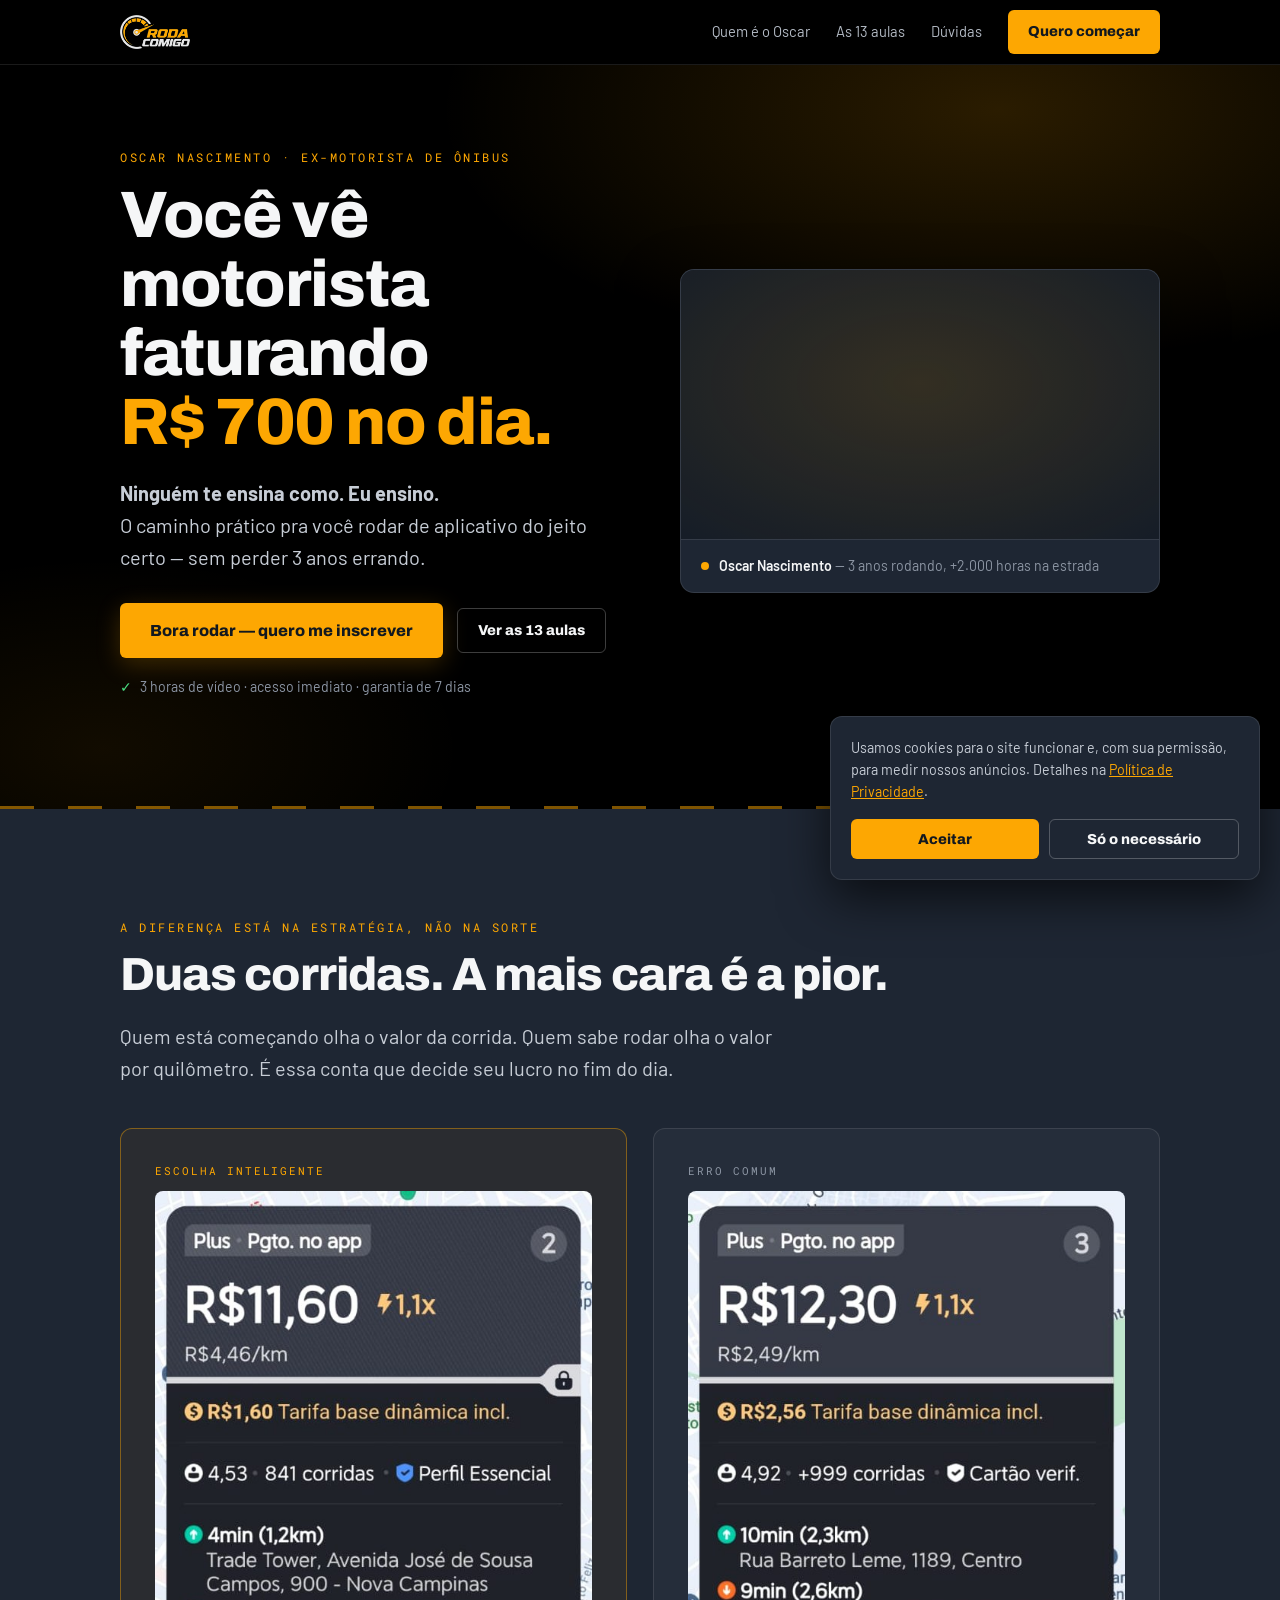
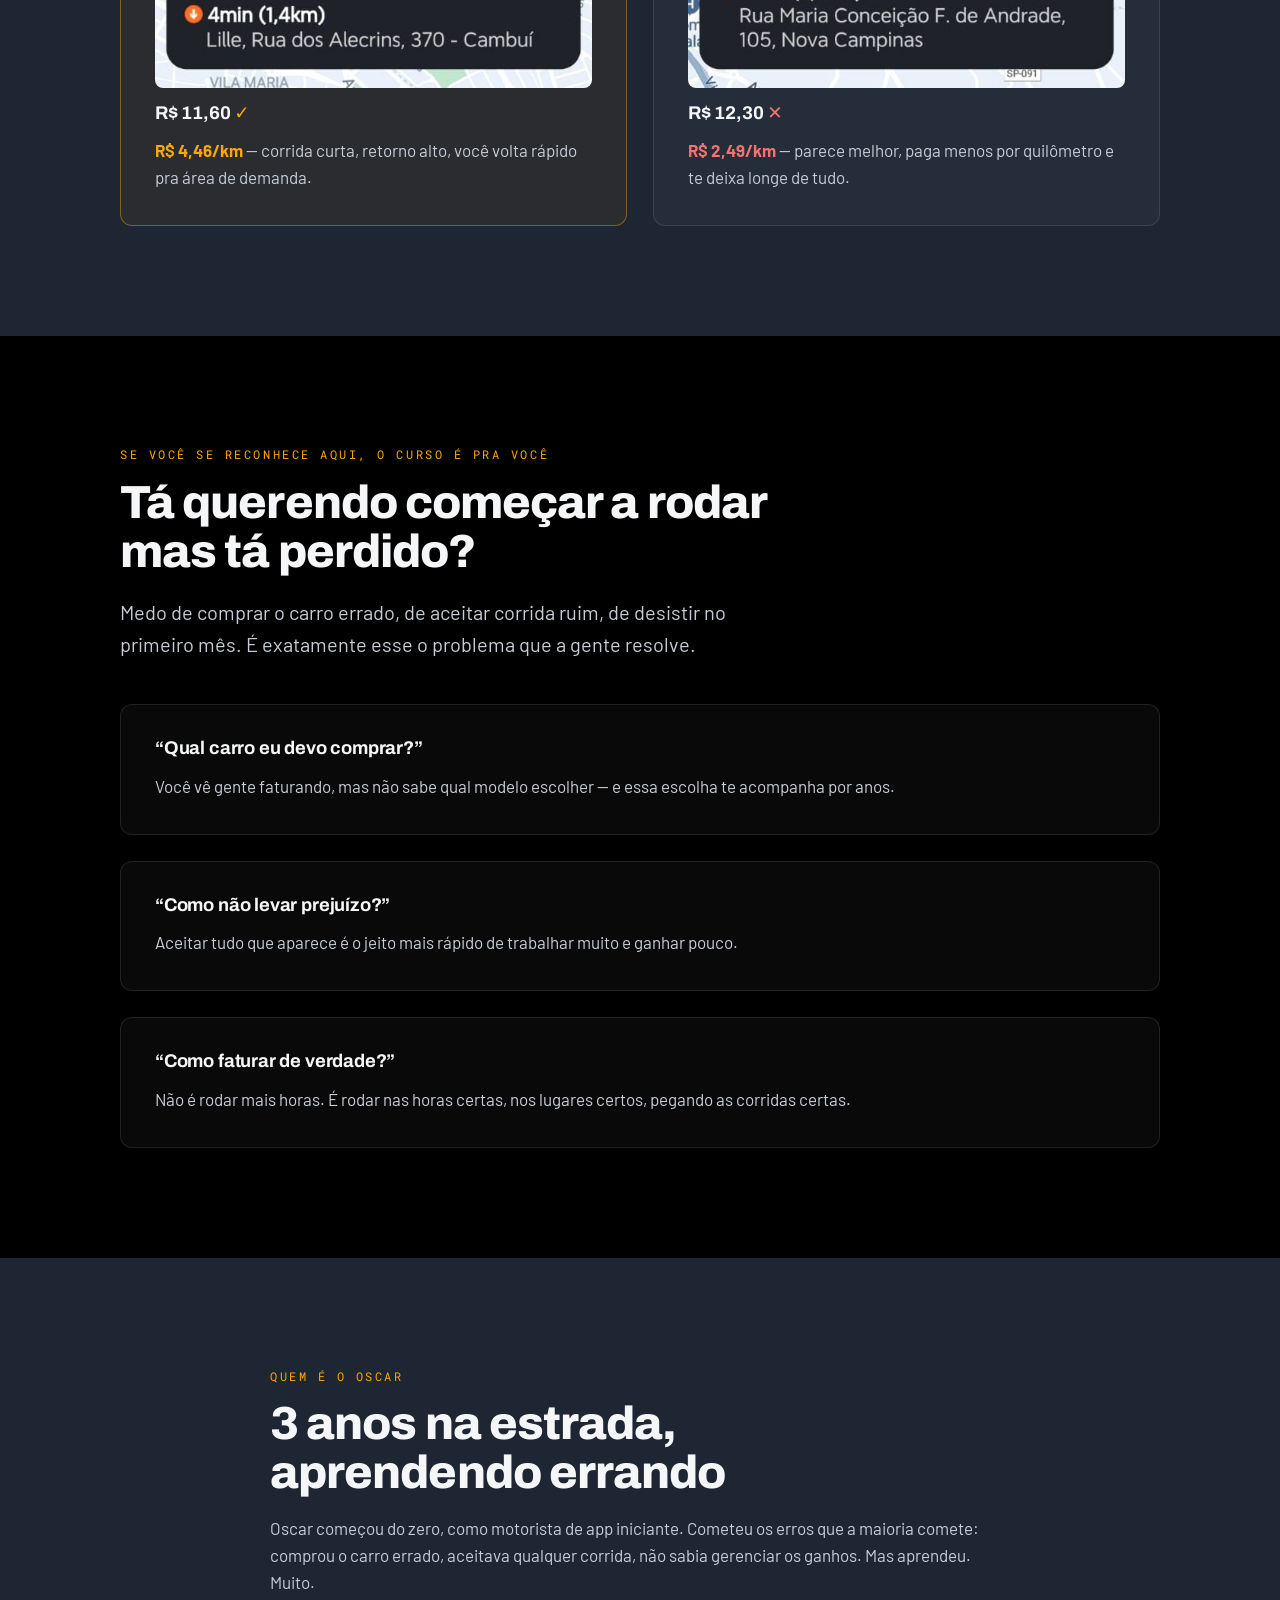
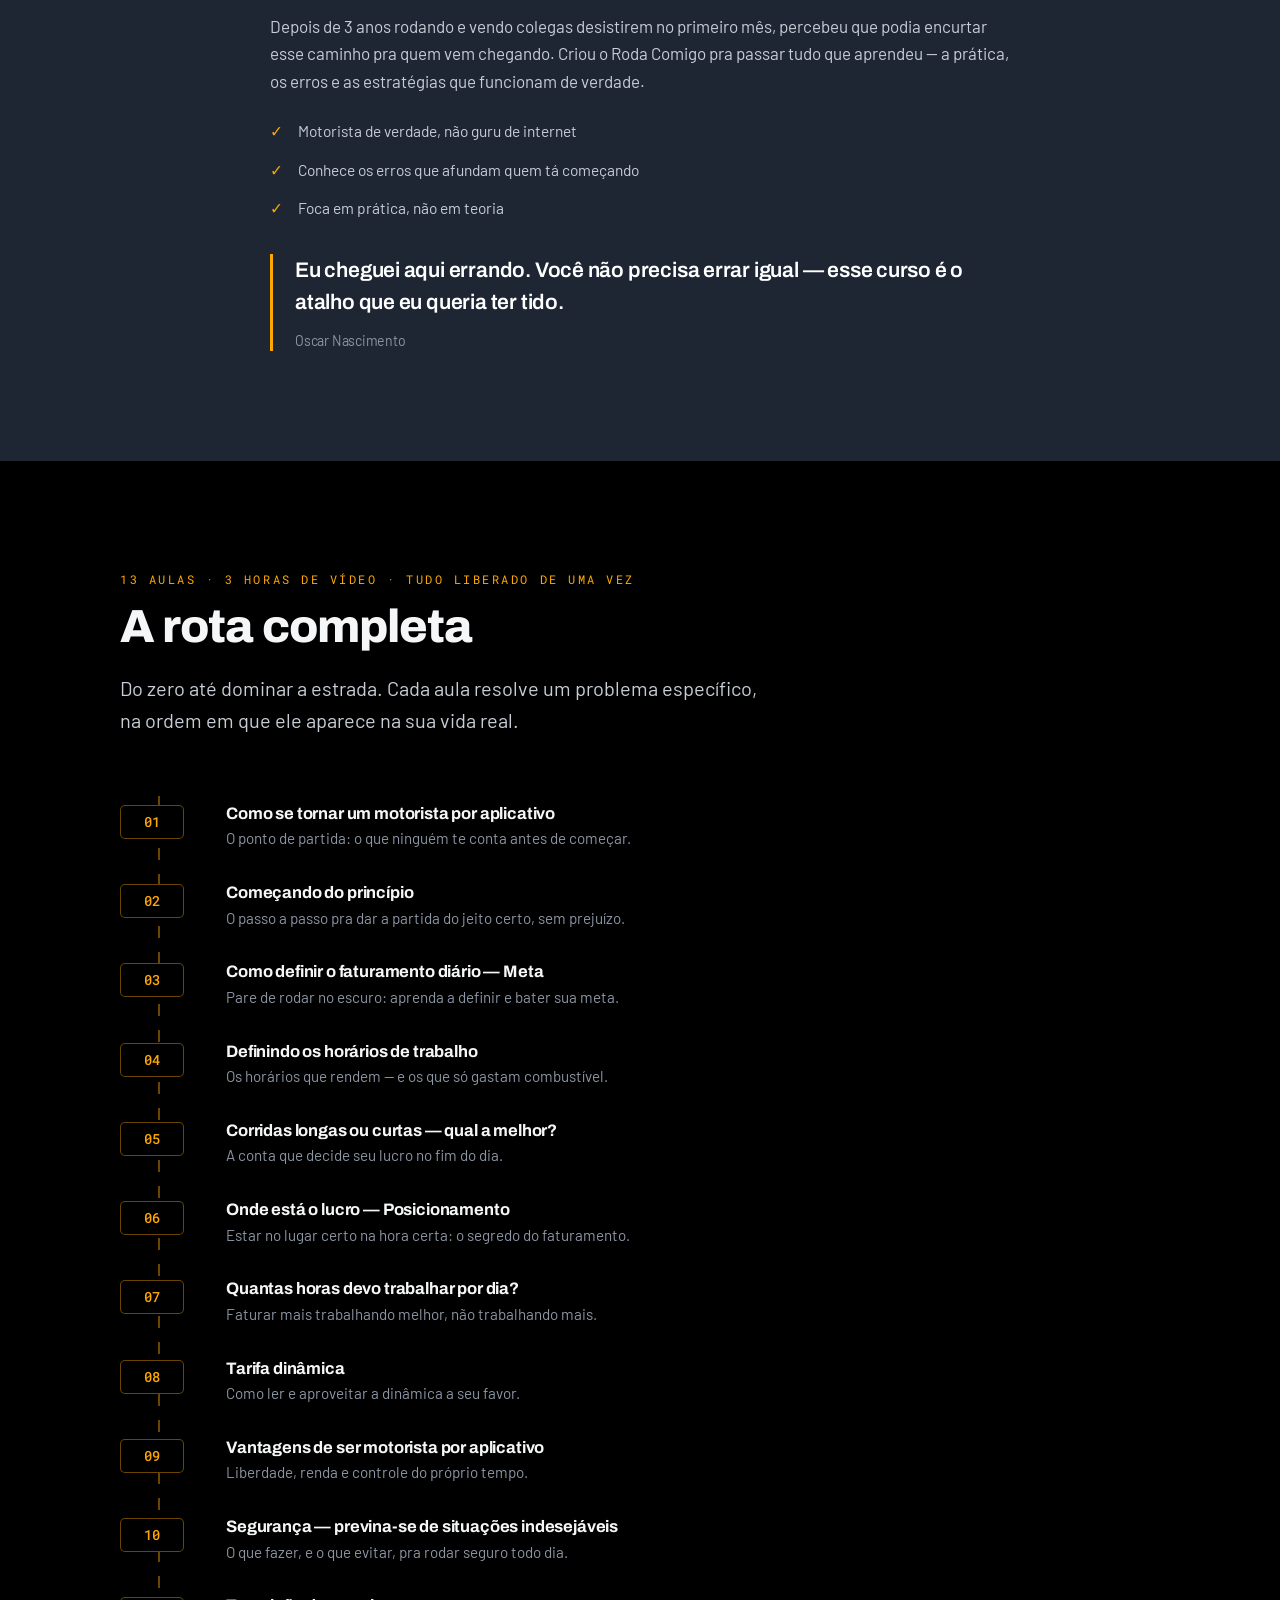
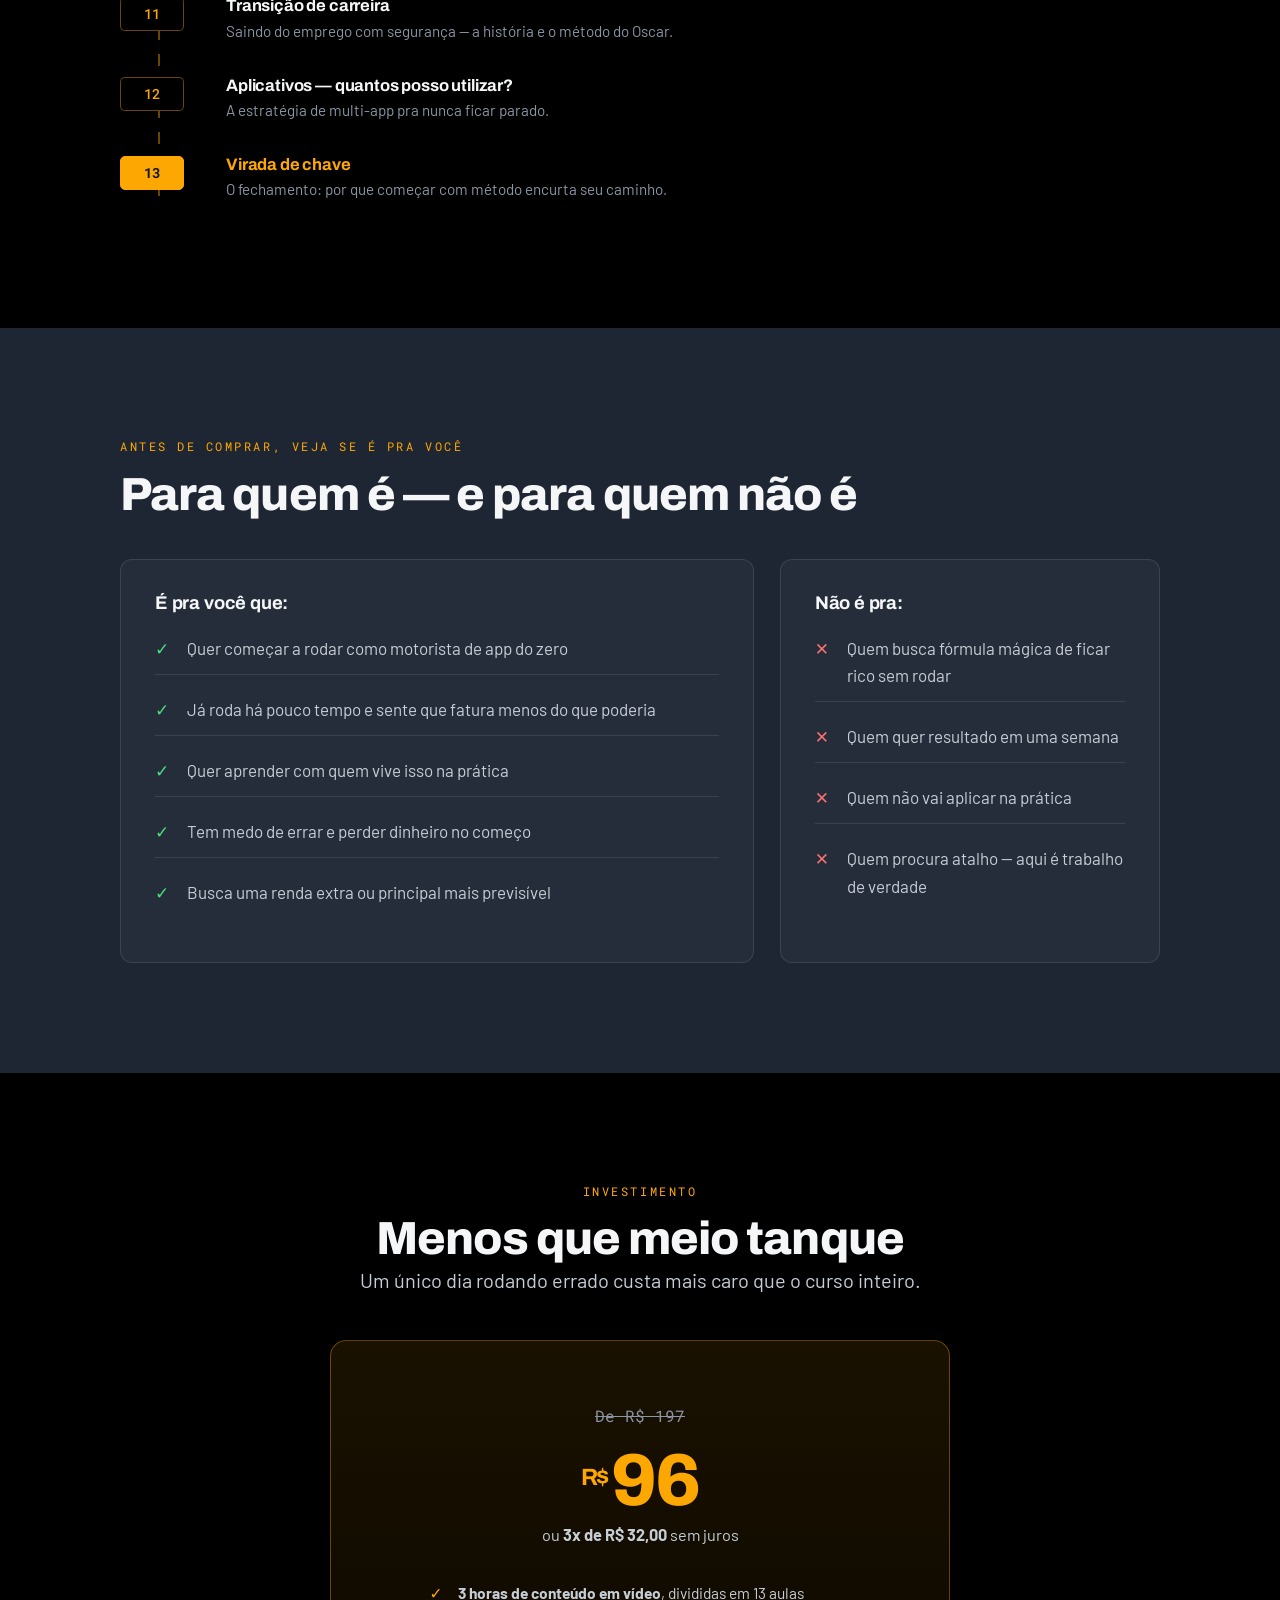
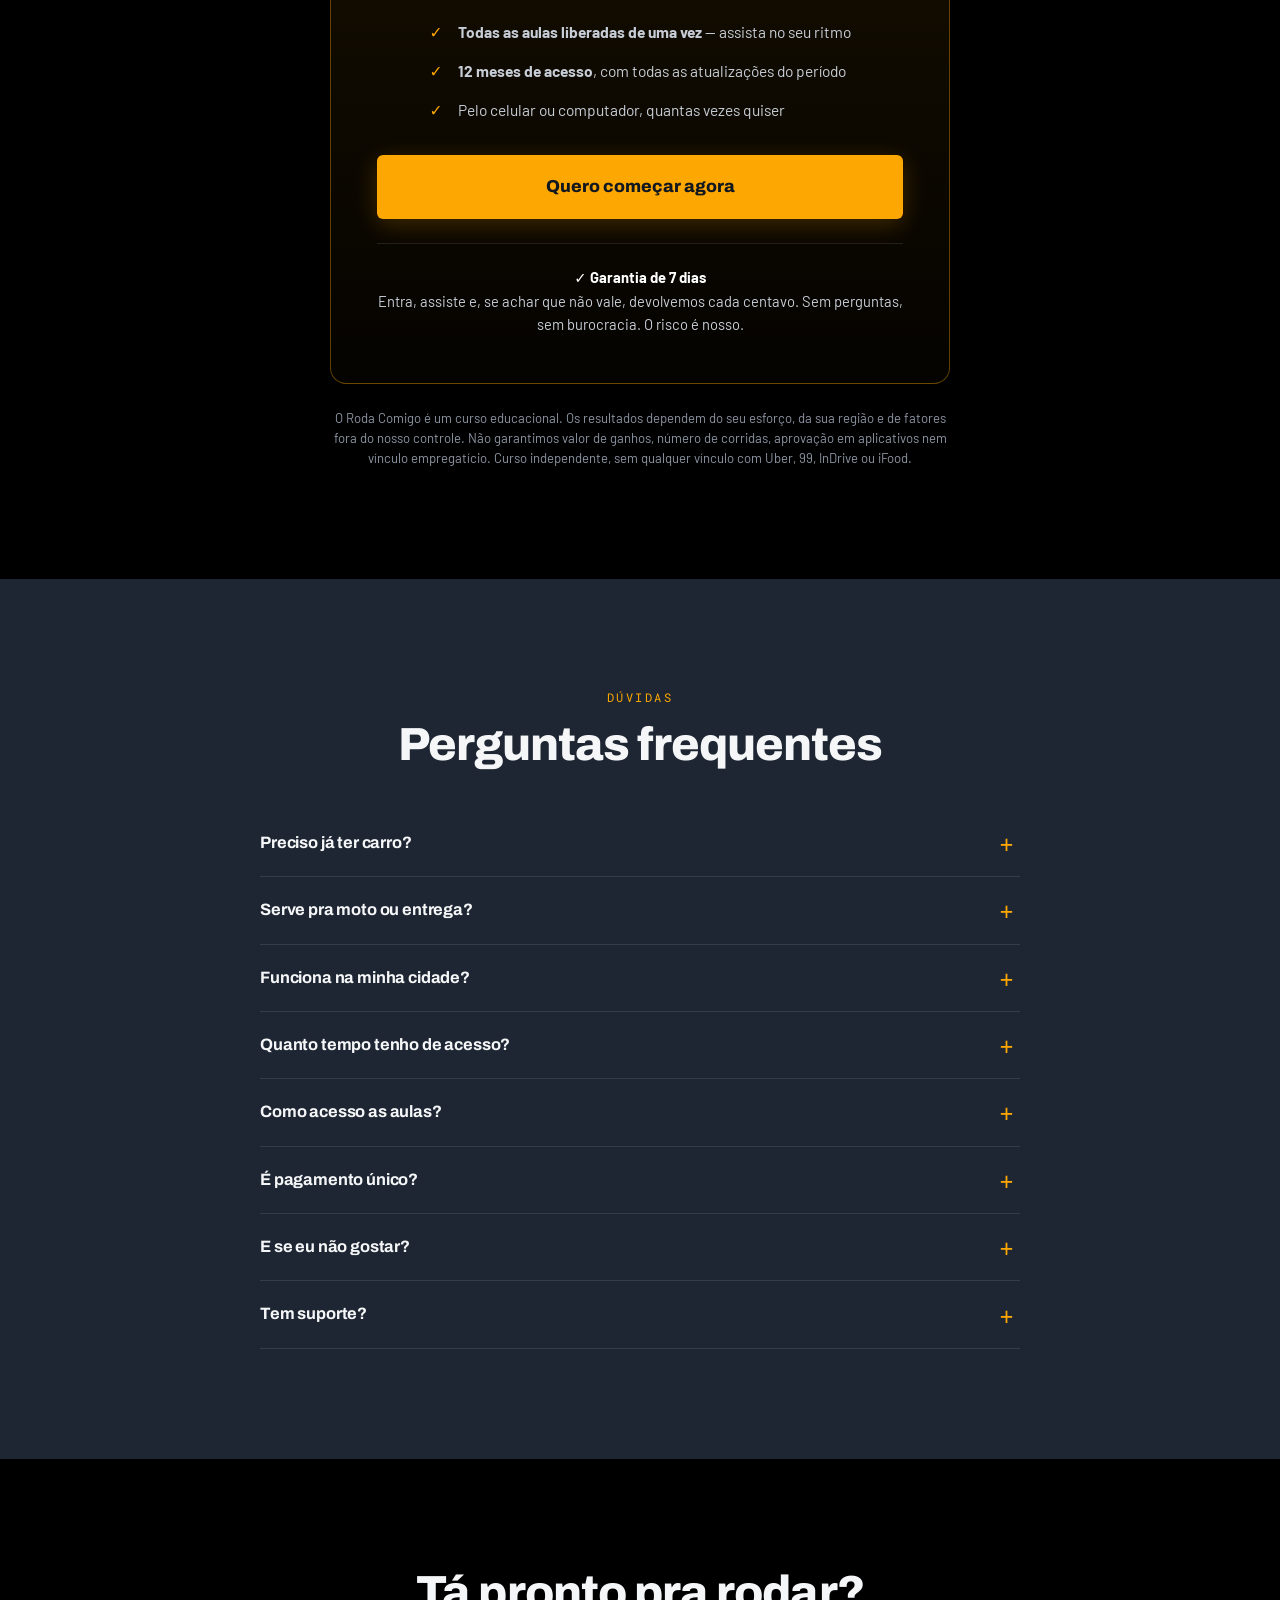
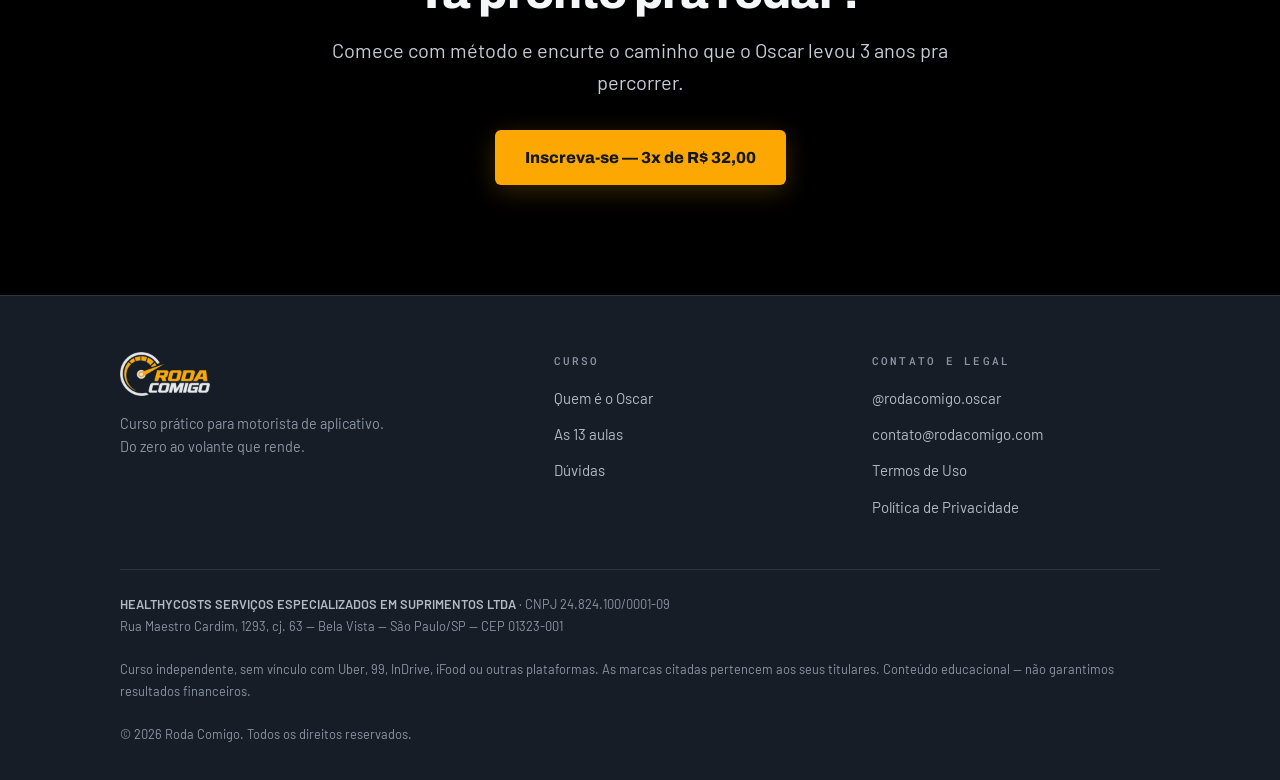
==== commit 01094627: "Add files via upload Pronto" ====
--- a/index.html
+++ b/index.html
@@ -205,7 +205,7 @@
     <div class="offer">
       <p class="price-old">De R$ 197</p>
       <p class="price"><small>R$</small>96</p>
-      <p class="price-sub">ou <strong>12x de R$ 8,00</strong> sem juros</p>
+      <p class="price-sub">ou <strong>3x de R$ 32,00</strong> sem juros</p>
 
       <ul class="offer-list">
         <li><strong>3 horas de conteúdo em vídeo</strong>, divididas em 13 aulas</li>
@@ -259,7 +259,7 @@
       </details>
       <details>
         <summary>É pagamento único?</summary>
-        <p>Sim. R$ 96 à vista ou 12x de R$ 8,00 sem juros. Não há mensalidade nem cobrança recorrente.</p>
+        <p>Sim. R$ 96 à vista ou 3x de R$ 32,00 sem juros. Não há mensalidade nem cobrança recorrente.</p>
       </details>
       <details>
         <summary>E se eu não gostar?</summary>
@@ -278,7 +278,7 @@
   <div class="wrap">
     <h2>Tá pronto pra rodar?</h2>
     <p class="lead" style="margin:16px auto 32px">Comece com método e encurte o caminho que o Oscar levou 3 anos pra percorrer.</p>
-    <a class="btn" href="https://clkdmg.site/pay/roda-comigo" target="_blank" rel="noopener">Inscreva-se — 12x de R$ 8,00</a>
+    <a class="btn" href="https://clkdmg.site/pay/roda-comigo" target="_blank" rel="noopener">Inscreva-se — 3x de R$ 32,00</a>
   </div>
 </section>
 
--- a/style.css
+++ b/style.css
@@ -405,3 +405,44 @@
 /* ---------- seção do Oscar sem foto ---------- */
 .oscar-solo{grid-template-columns:1fr;max-width:820px}
 @media(min-width:900px){.oscar-solo{grid-template-columns:1fr}}
+
+/* ---------- páginas de status pós-checkout ---------- */
+.status{
+  min-height:calc(100vh - 64px);
+  display:grid;place-items:center;
+  padding:clamp(40px,8vw,80px) 0;
+  background:
+    radial-gradient(800px 400px at 50% 0%,rgba(253,167,2,.12),transparent 65%),
+    var(--ink);
+}
+.status-box{max-width:620px;text-align:center}
+.status-icon{
+  width:82px;height:82px;border-radius:50%;
+  margin:0 auto 26px;display:grid;place-items:center;
+  font-size:2.4rem;font-weight:700;line-height:1;
+}
+.status-ok{background:rgba(74,222,128,.14);border:2px solid var(--ok);color:var(--ok)}
+.status-wait{background:rgba(253,167,2,.14);border:2px solid var(--amber);color:var(--amber)}
+.status-no{background:rgba(248,113,113,.14);border:2px solid #f87171;color:#f87171}
+.status h1{font-size:clamp(1.8rem,5.5vw,2.8rem);margin-bottom:14px}
+.status .lead{margin:0 auto 30px}
+.status-steps{
+  text-align:left;background:rgba(255,255,255,.035);
+  border:1px solid var(--line);border-radius:12px;
+  padding:clamp(22px,4vw,32px);margin:0 0 28px;
+}
+.status-steps h3{margin-bottom:16px;font-size:1.05rem}
+.status-steps ol{margin:0;padding-left:22px;color:#c7cdd6}
+.status-steps li{margin:11px 0;line-height:1.55}
+.status-steps strong{color:#fff}
+.status-alert{
+  background:rgba(253,167,2,.09);border:1px solid rgba(253,167,2,.34);
+  border-radius:10px;padding:18px 22px;margin:0 0 28px;
+  text-align:left;font-size:.95rem;color:#c7cdd6;line-height:1.55;
+}
+.status-alert strong{color:var(--amber)}
+.status-help{
+  margin-top:32px;padding-top:24px;border-top:1px solid var(--line);
+  font-size:.92rem;color:var(--muted);
+}
+.status-help a{color:var(--amber);text-decoration:none}
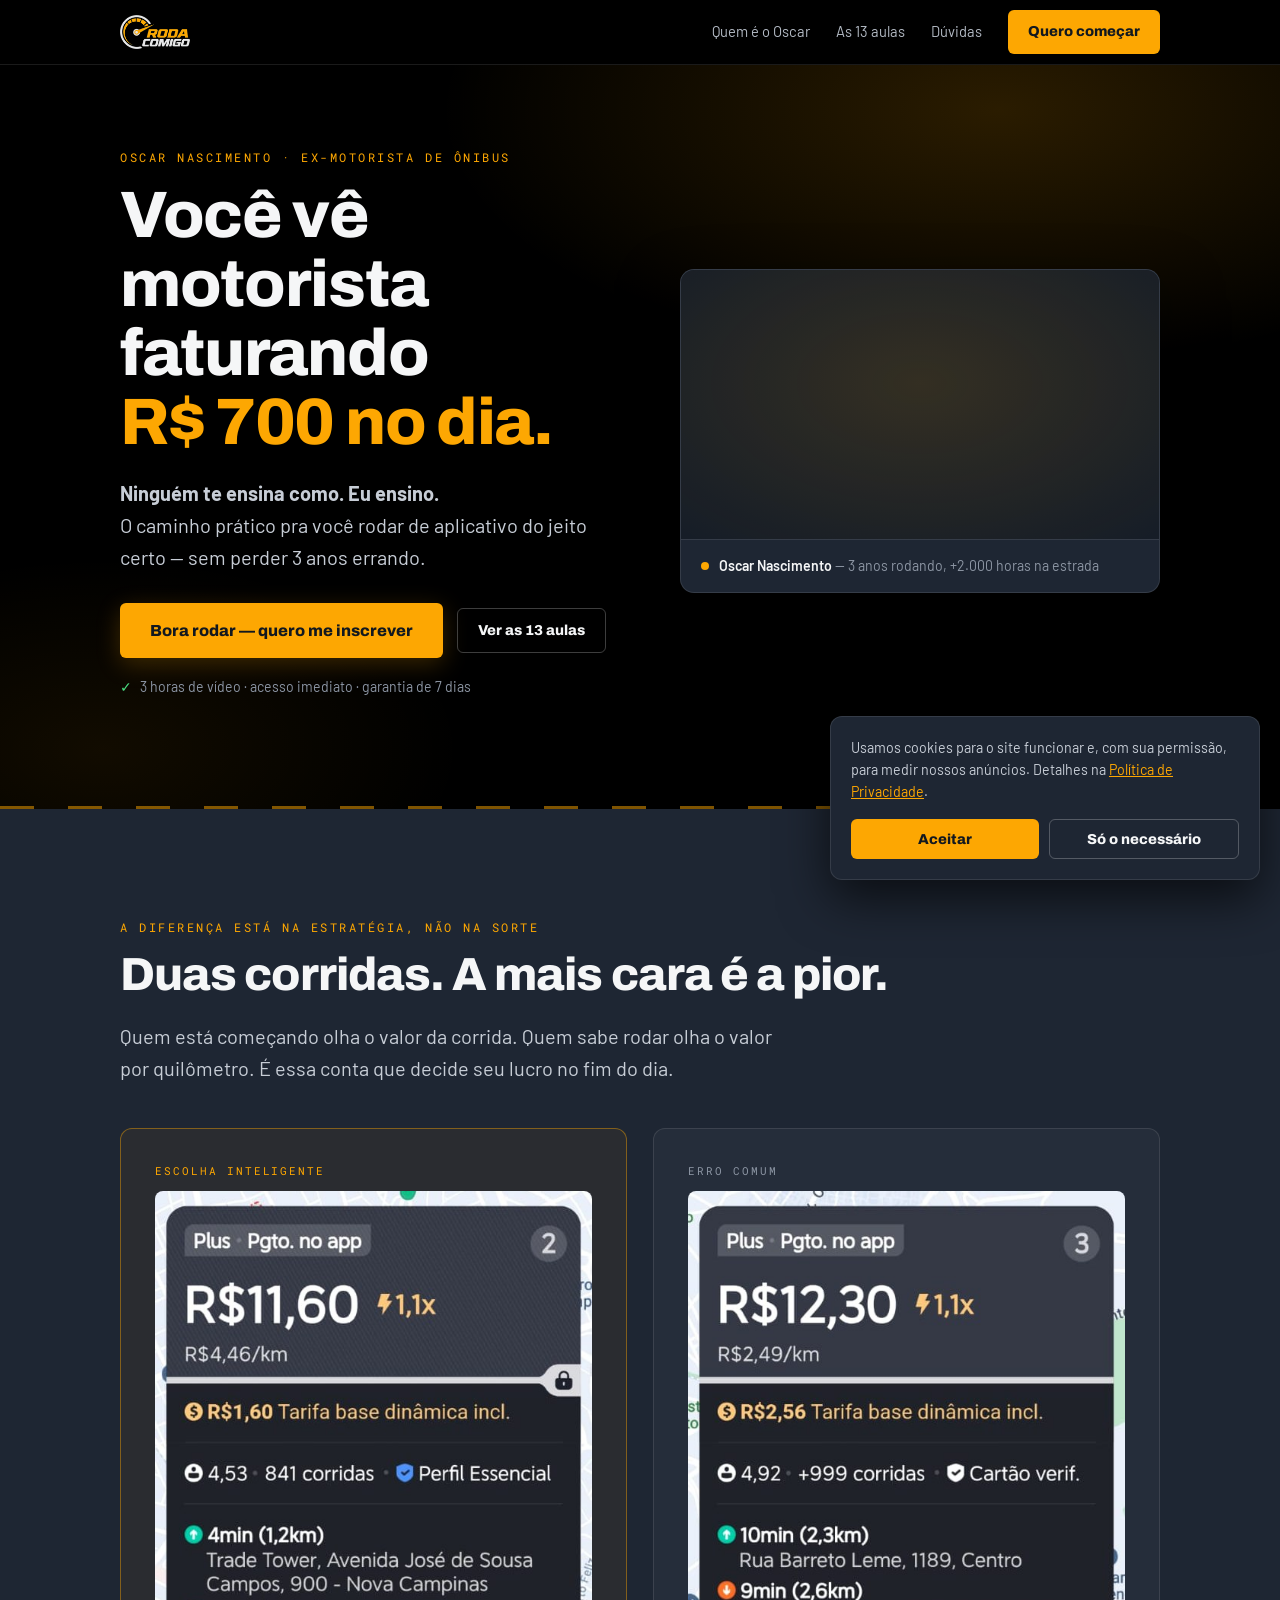
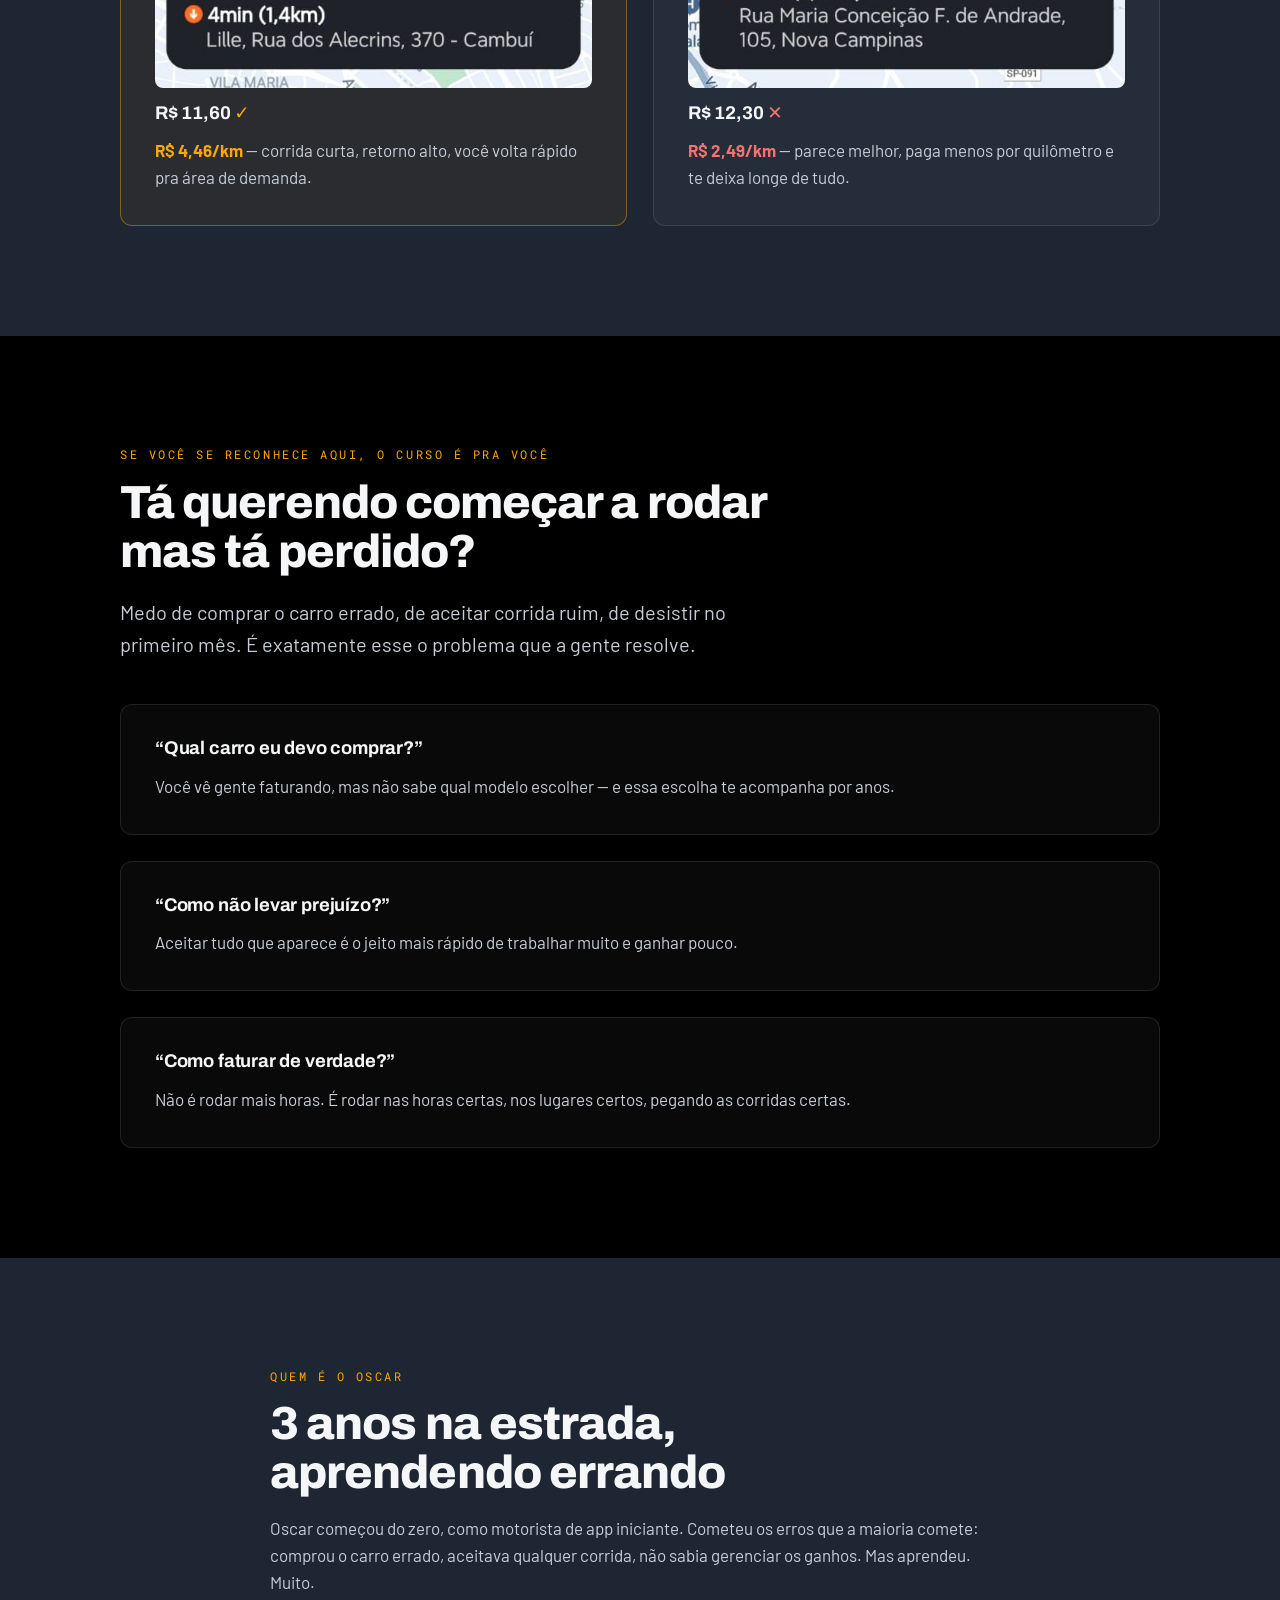
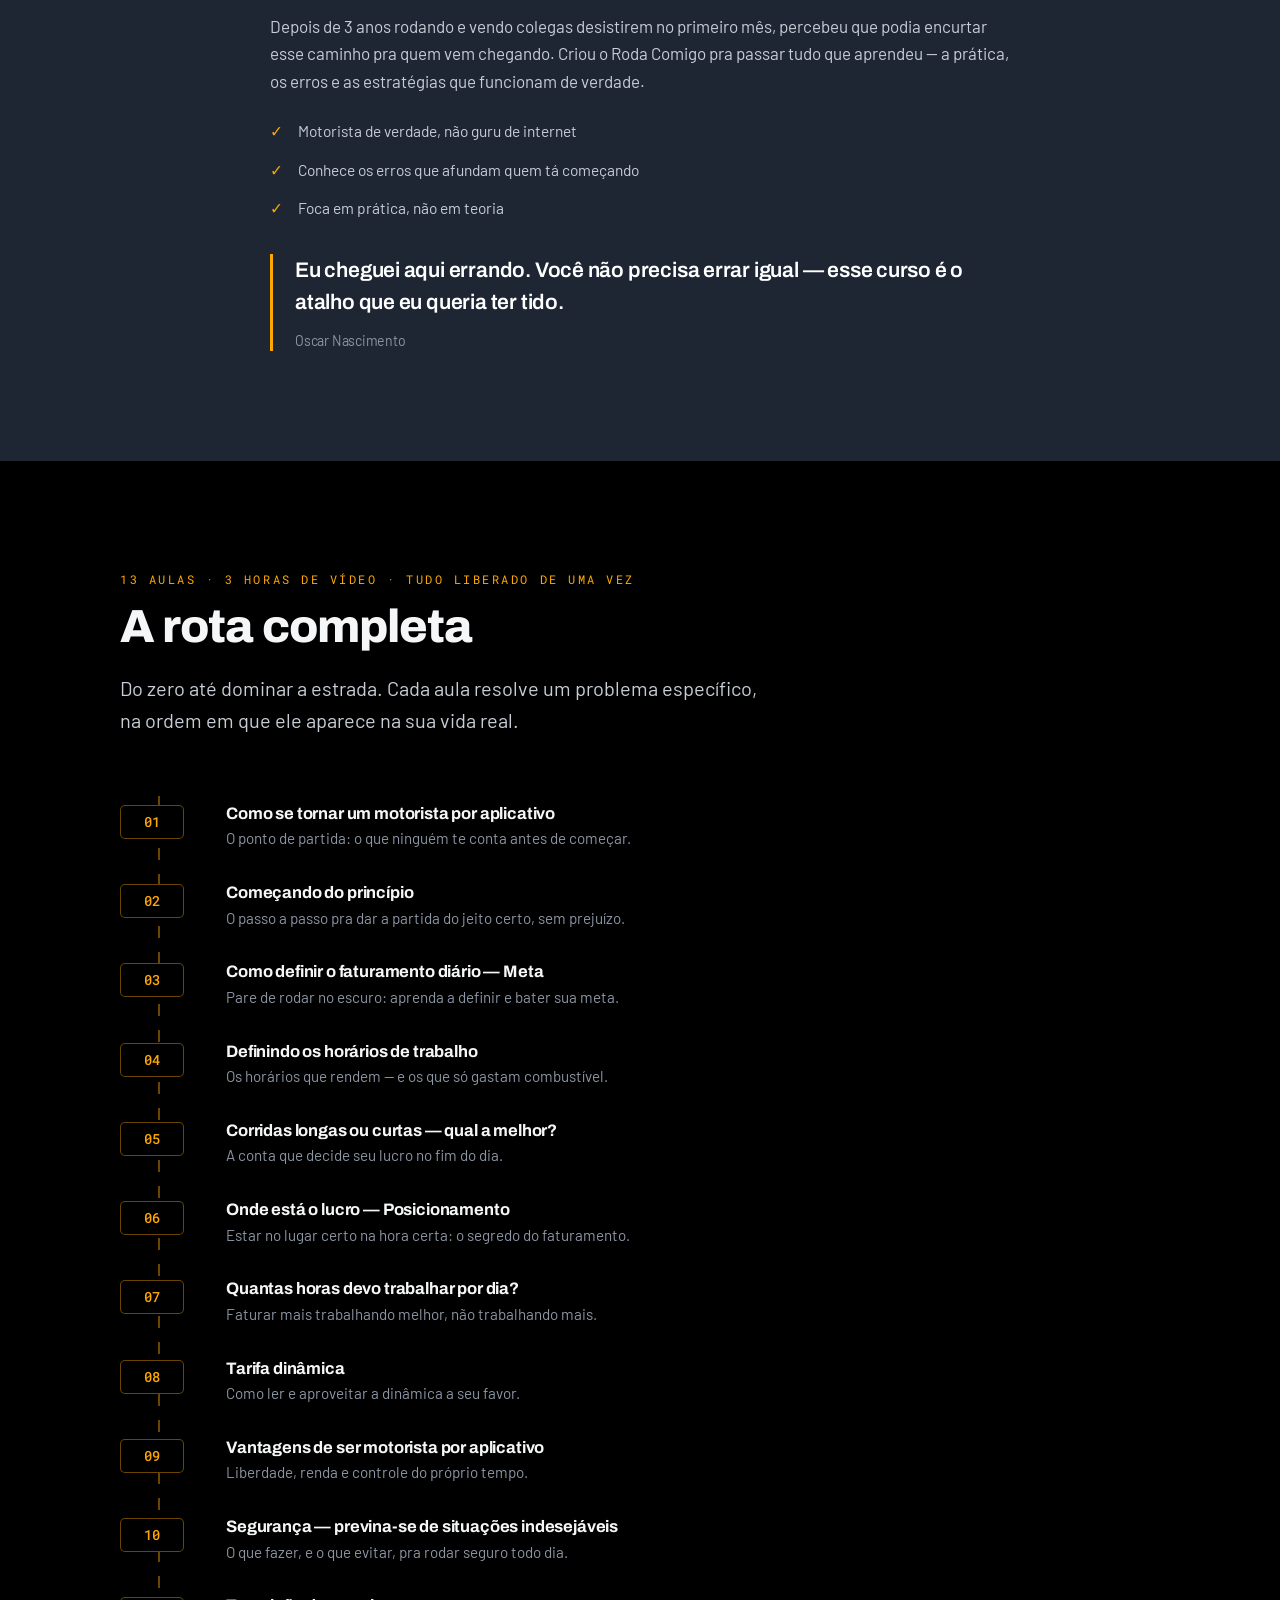
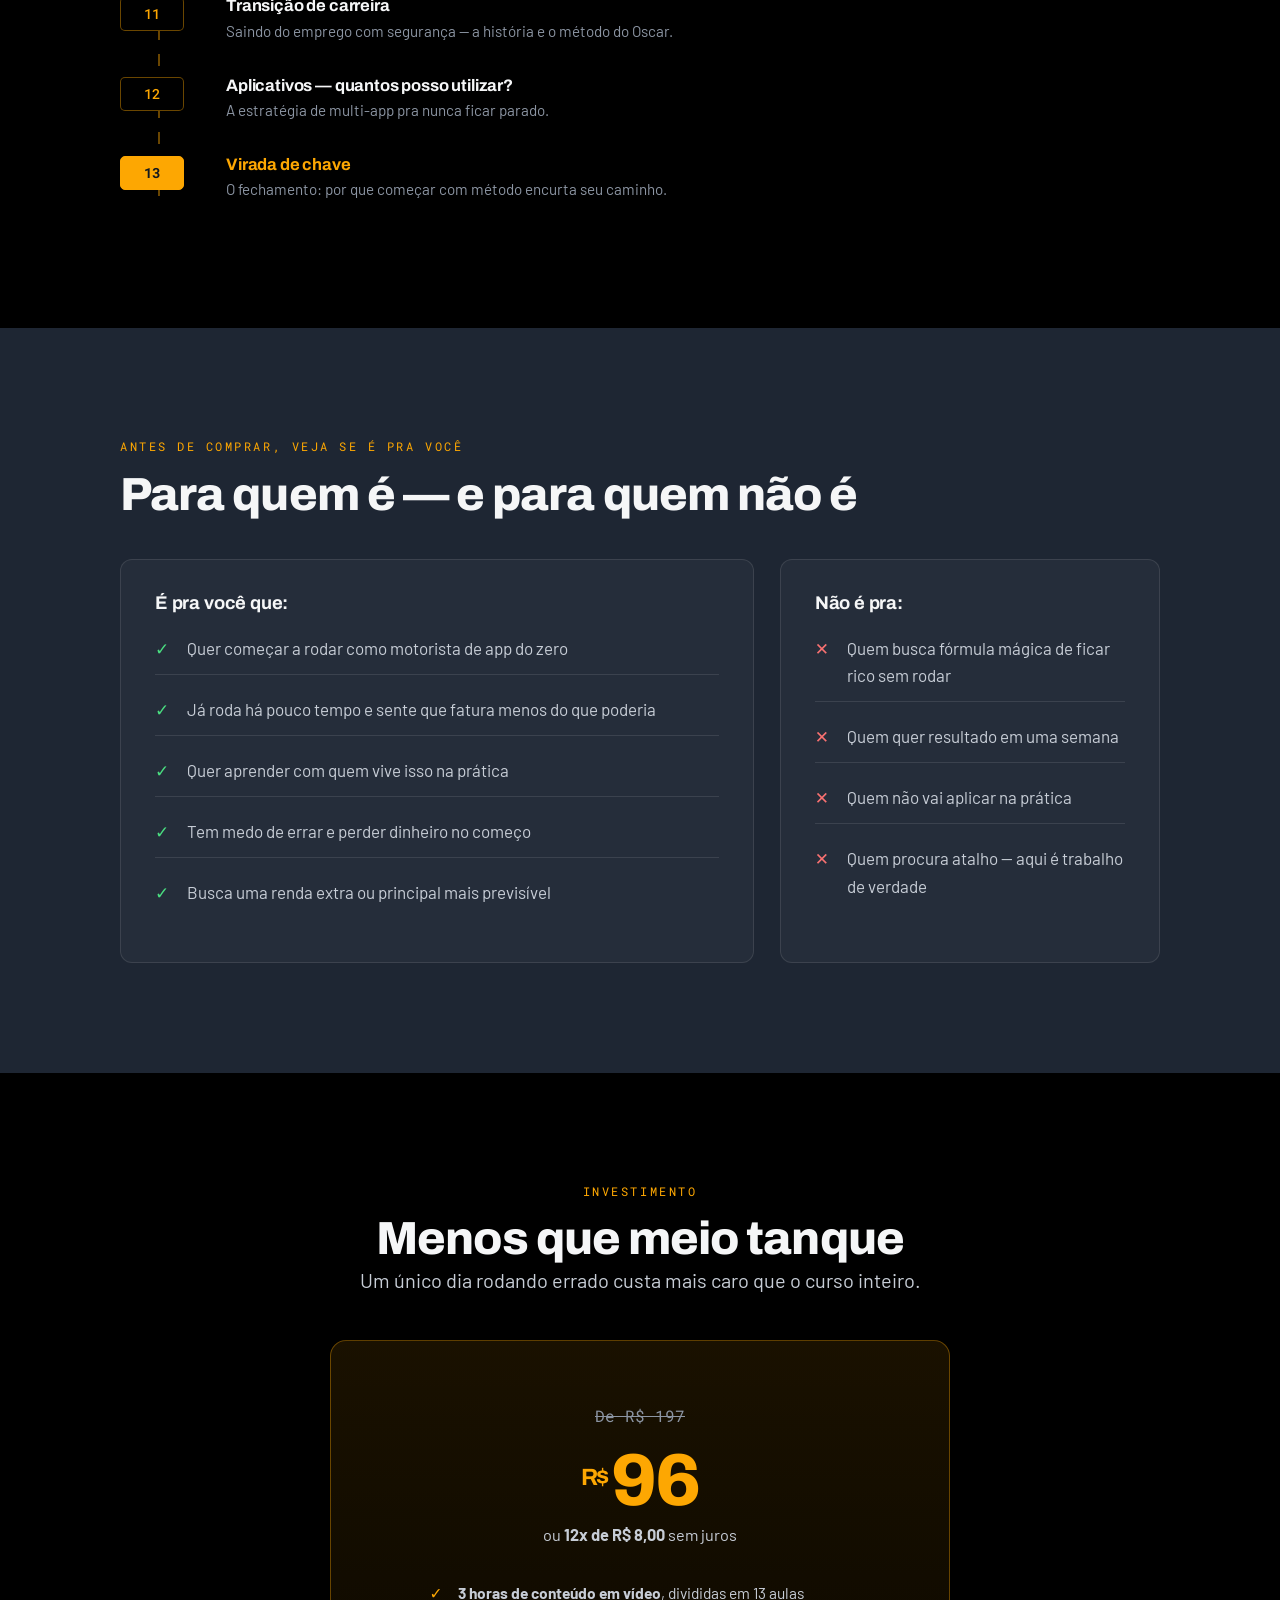
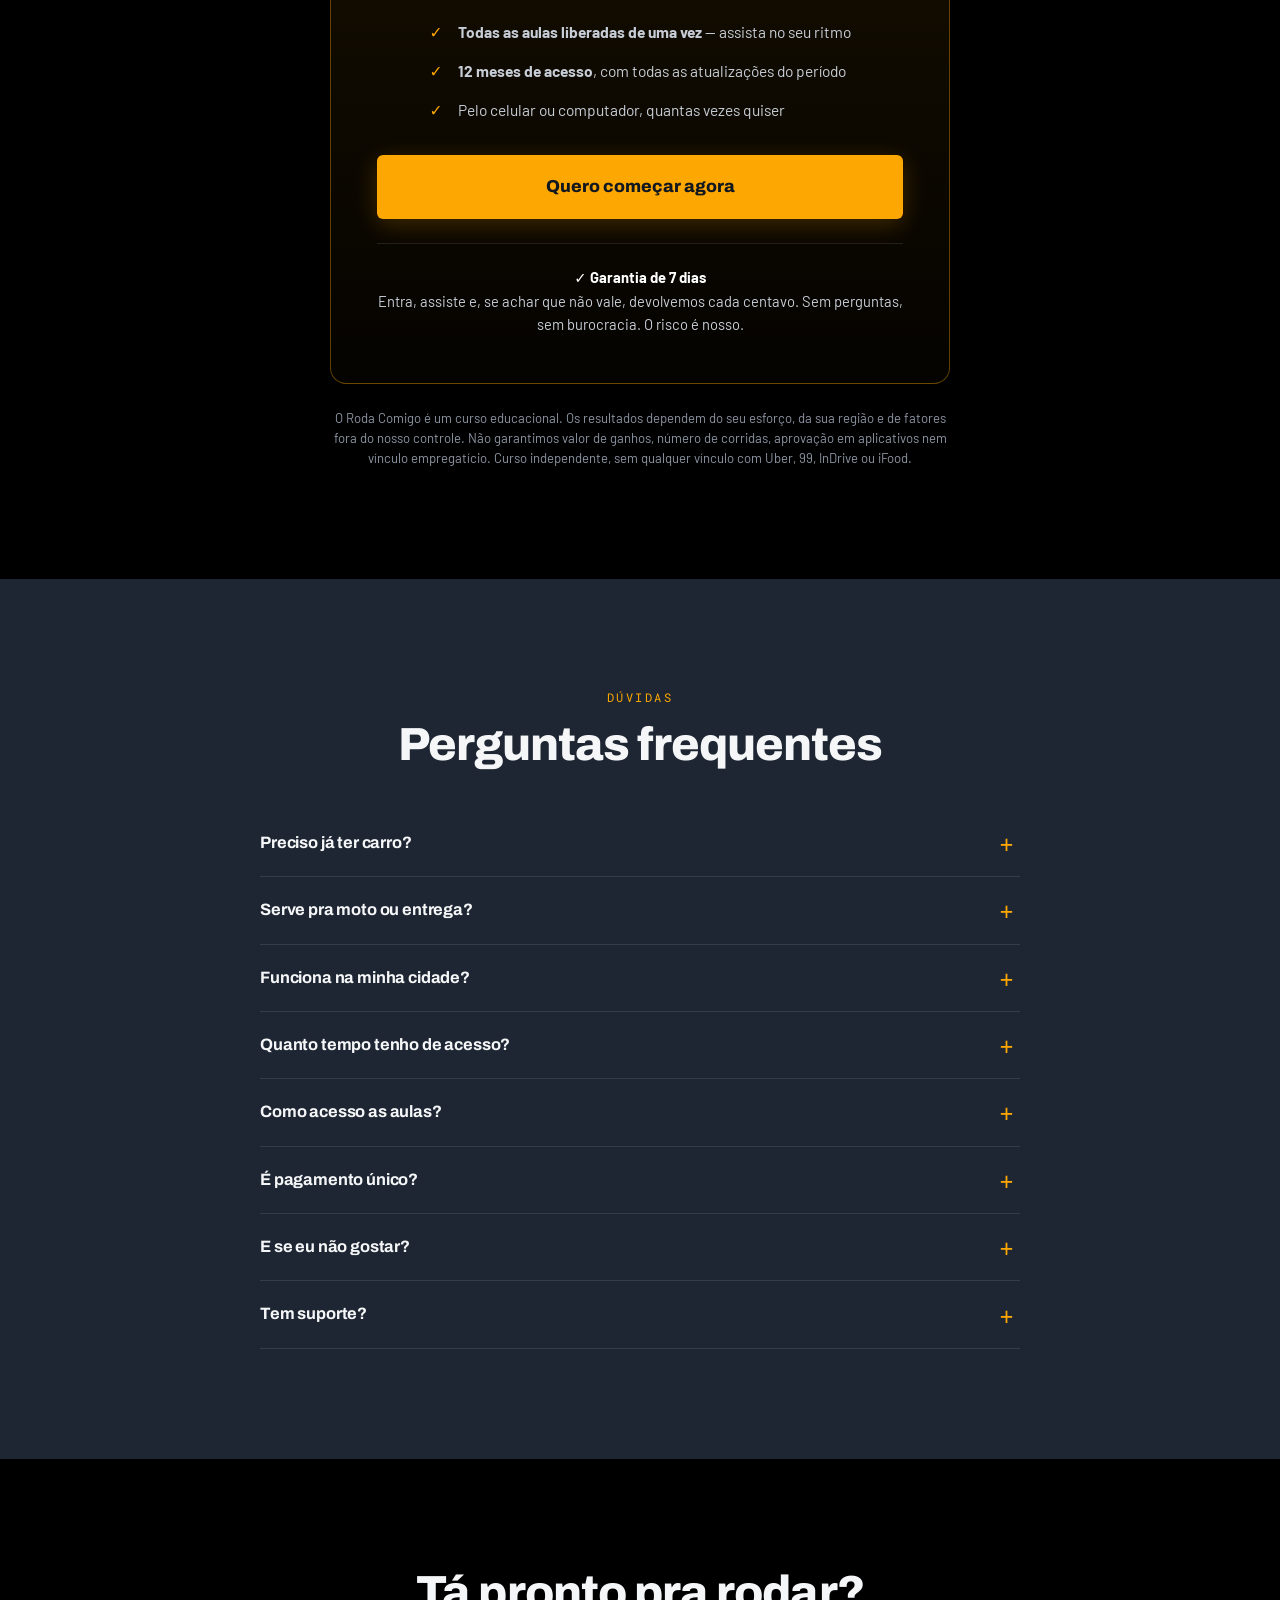
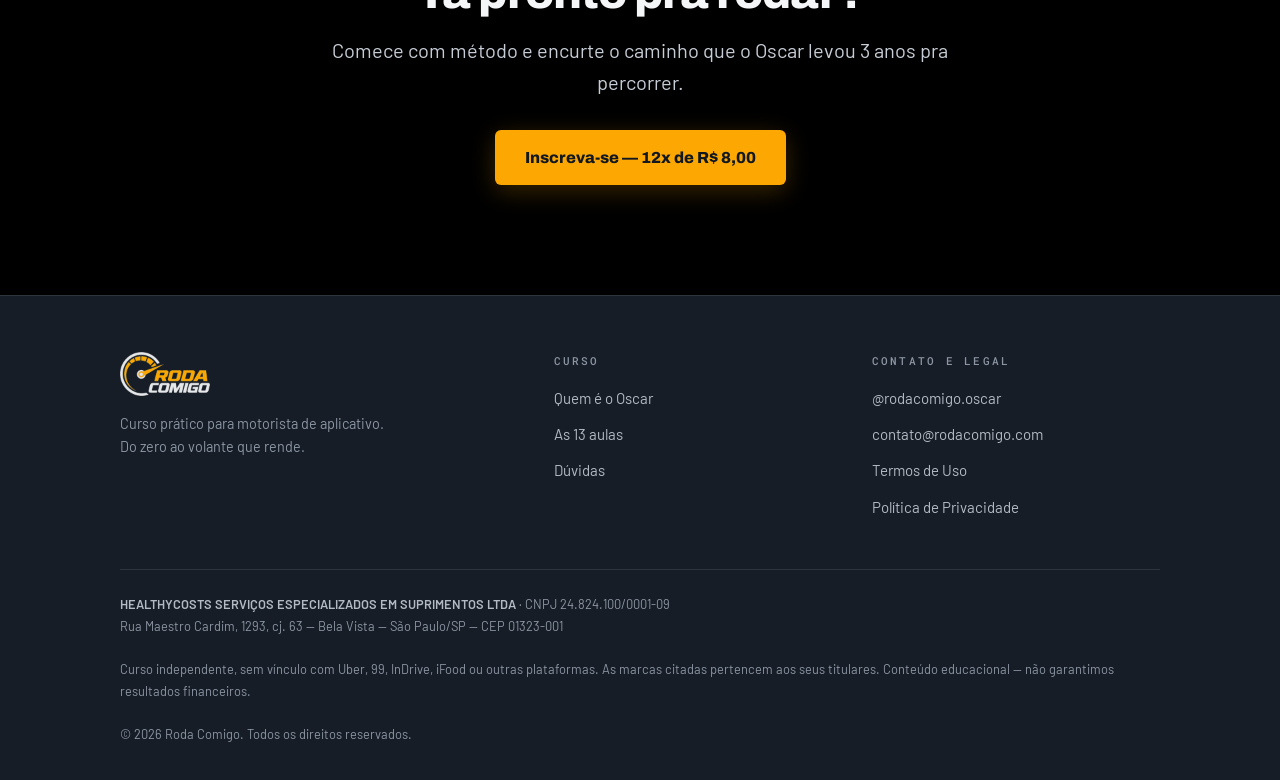
==== commit 4f4f0b1e: "Add files via upload Novo" ====
--- a/index.html
+++ b/index.html
@@ -205,7 +205,7 @@
     <div class="offer">
       <p class="price-old">De R$ 197</p>
       <p class="price"><small>R$</small>96</p>
-      <p class="price-sub">ou <strong>3x de R$ 32,00</strong> sem juros</p>
+      <p class="price-sub">ou <strong>12x de R$ 8,00</strong> sem juros</p>
 
       <ul class="offer-list">
         <li><strong>3 horas de conteúdo em vídeo</strong>, divididas em 13 aulas</li>
@@ -259,7 +259,7 @@
       </details>
       <details>
         <summary>É pagamento único?</summary>
-        <p>Sim. R$ 96 à vista ou 3x de R$ 32,00 sem juros. Não há mensalidade nem cobrança recorrente.</p>
+        <p>Sim. R$ 96 à vista ou 12x de R$ 8,00 sem juros. Não há mensalidade nem cobrança recorrente.</p>
       </details>
       <details>
         <summary>E se eu não gostar?</summary>
@@ -278,7 +278,7 @@
   <div class="wrap">
     <h2>Tá pronto pra rodar?</h2>
     <p class="lead" style="margin:16px auto 32px">Comece com método e encurte o caminho que o Oscar levou 3 anos pra percorrer.</p>
-    <a class="btn" href="https://clkdmg.site/pay/roda-comigo" target="_blank" rel="noopener">Inscreva-se — 3x de R$ 32,00</a>
+    <a class="btn" href="https://clkdmg.site/pay/roda-comigo" target="_blank" rel="noopener">Inscreva-se — 12x de R$ 8,00</a>
   </div>
 </section>
 
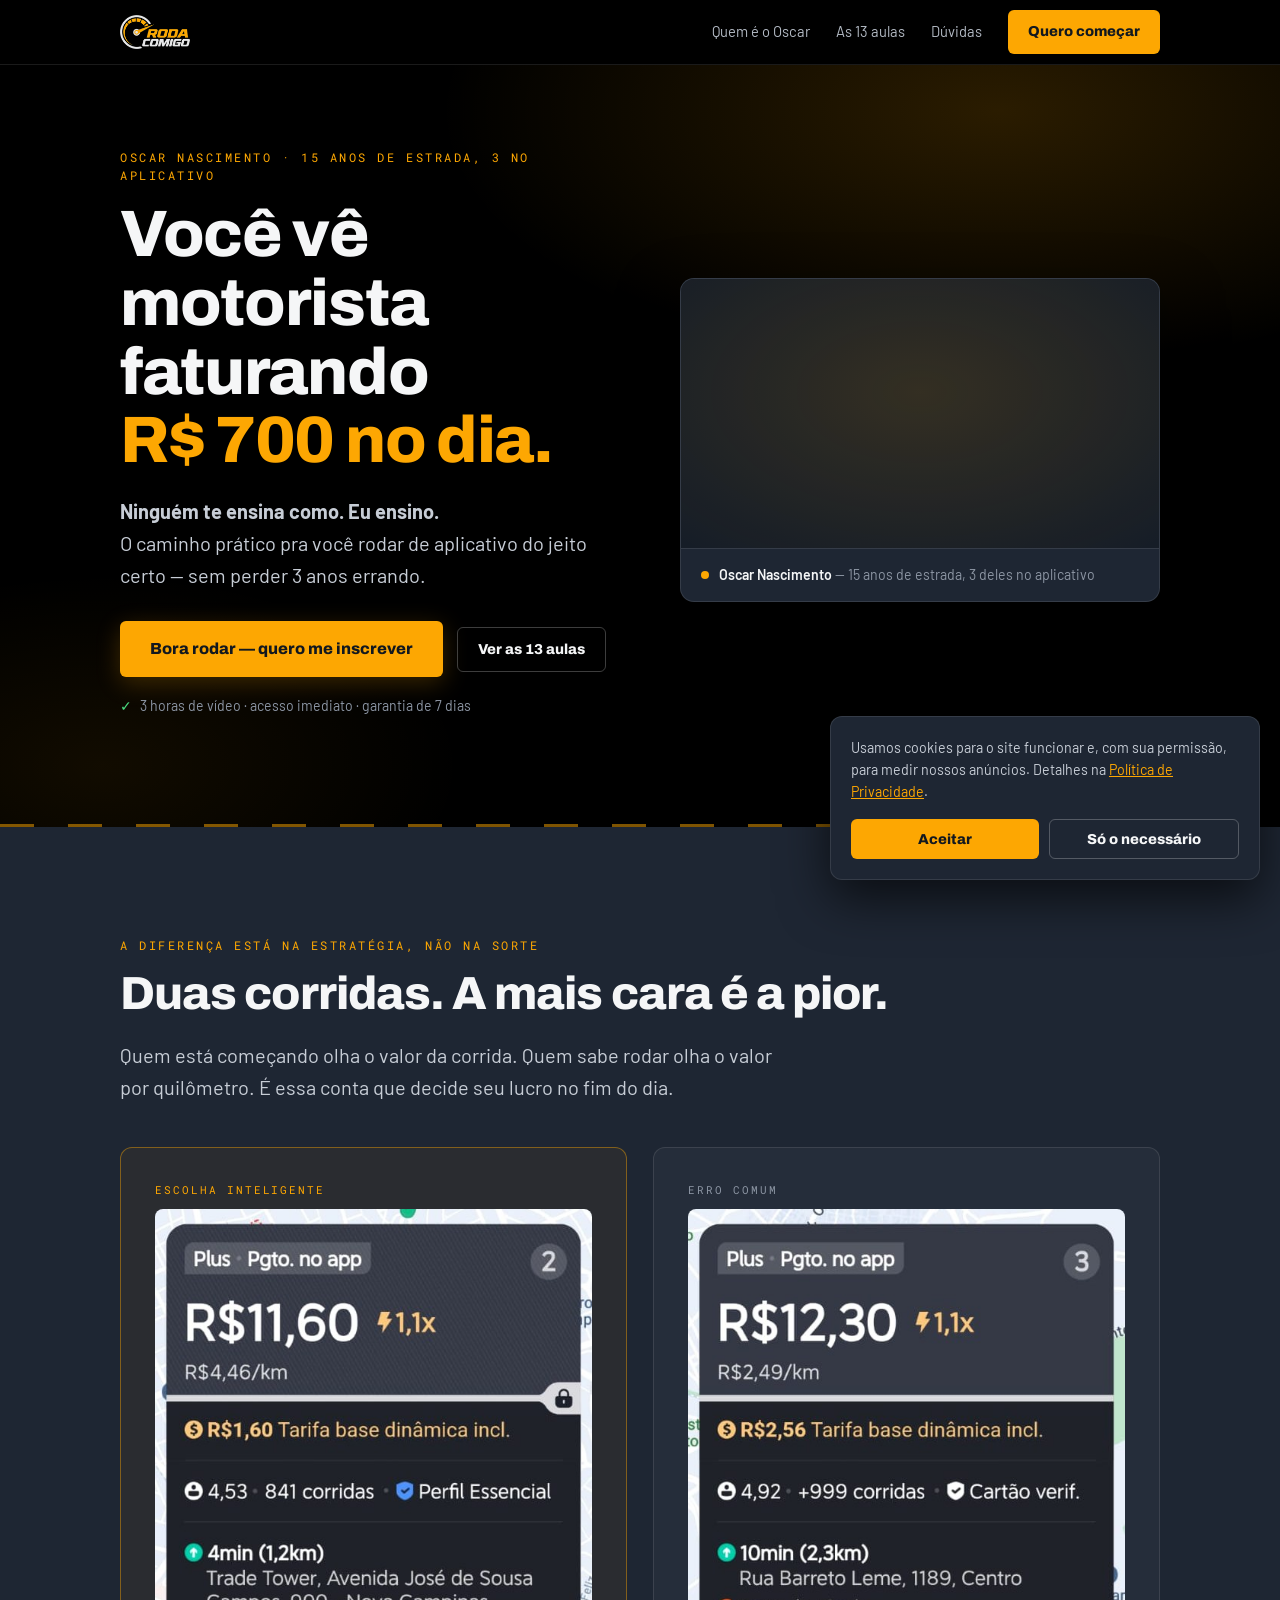
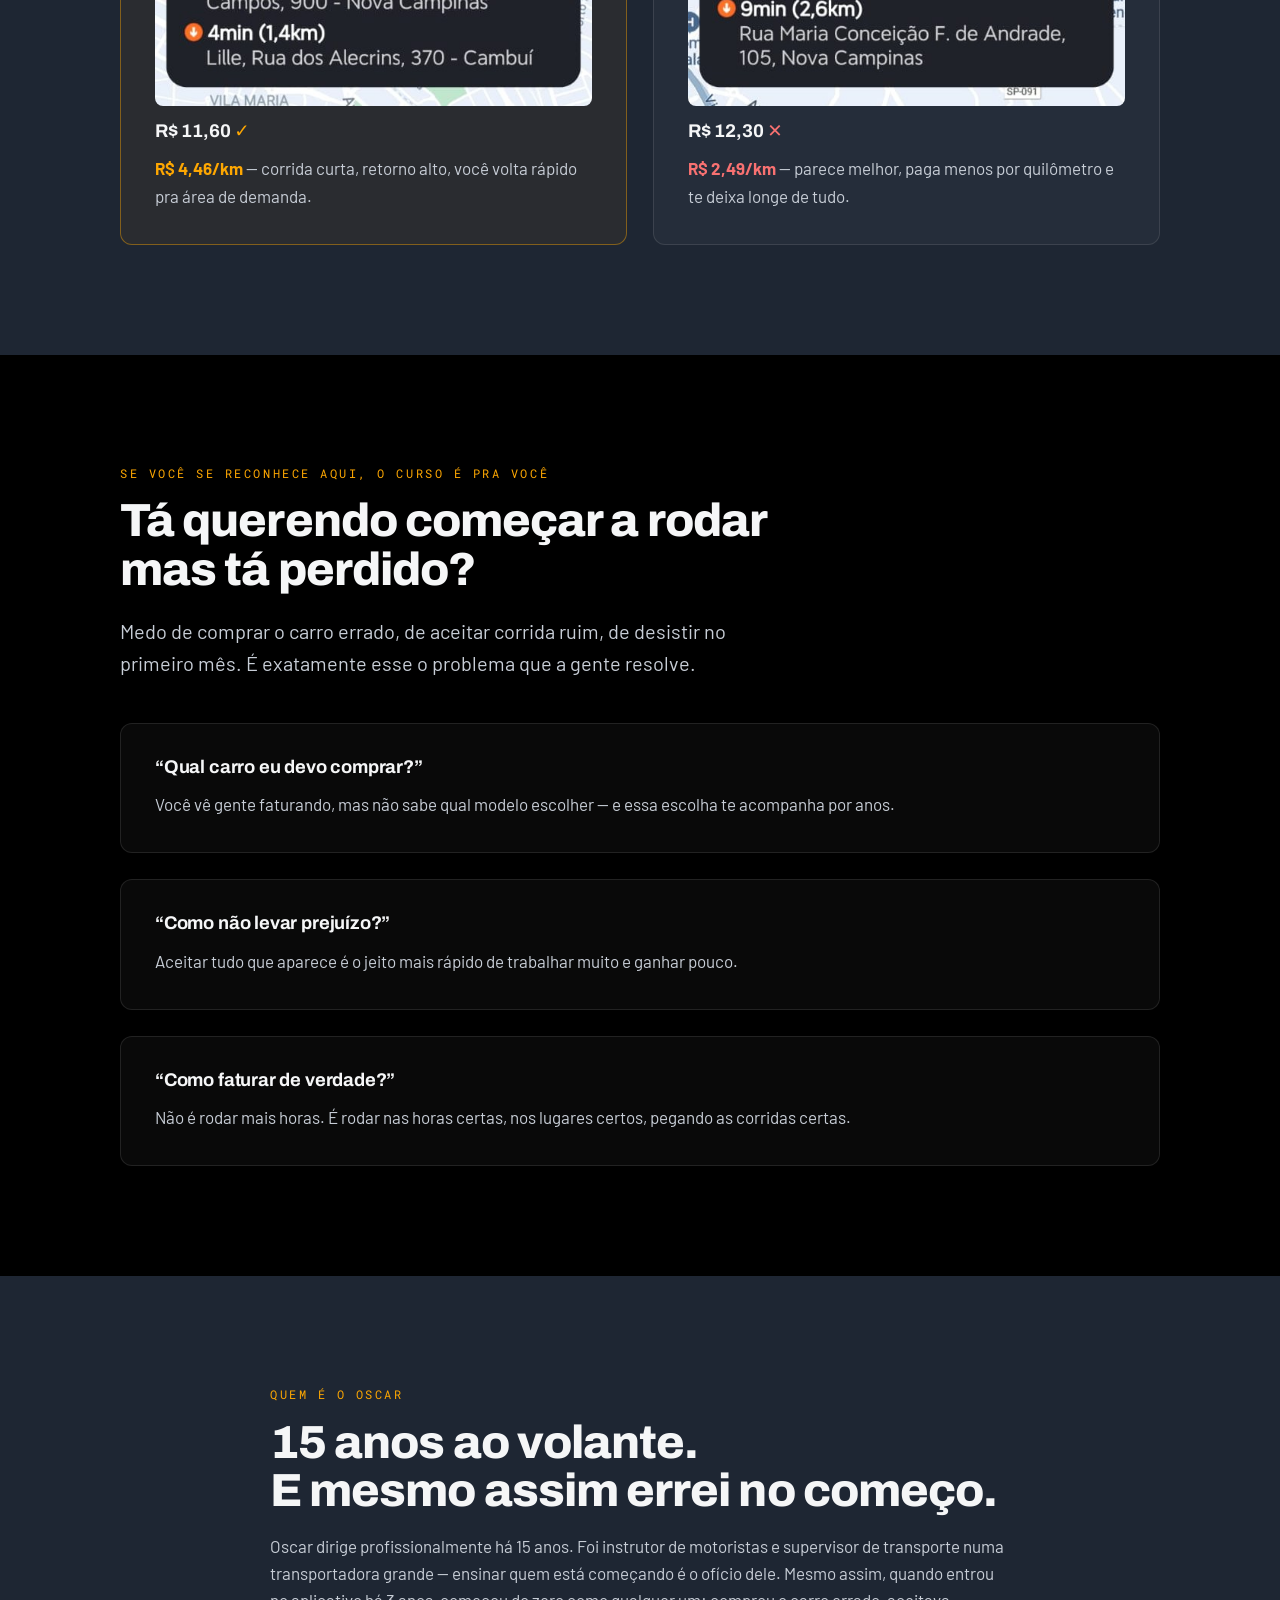
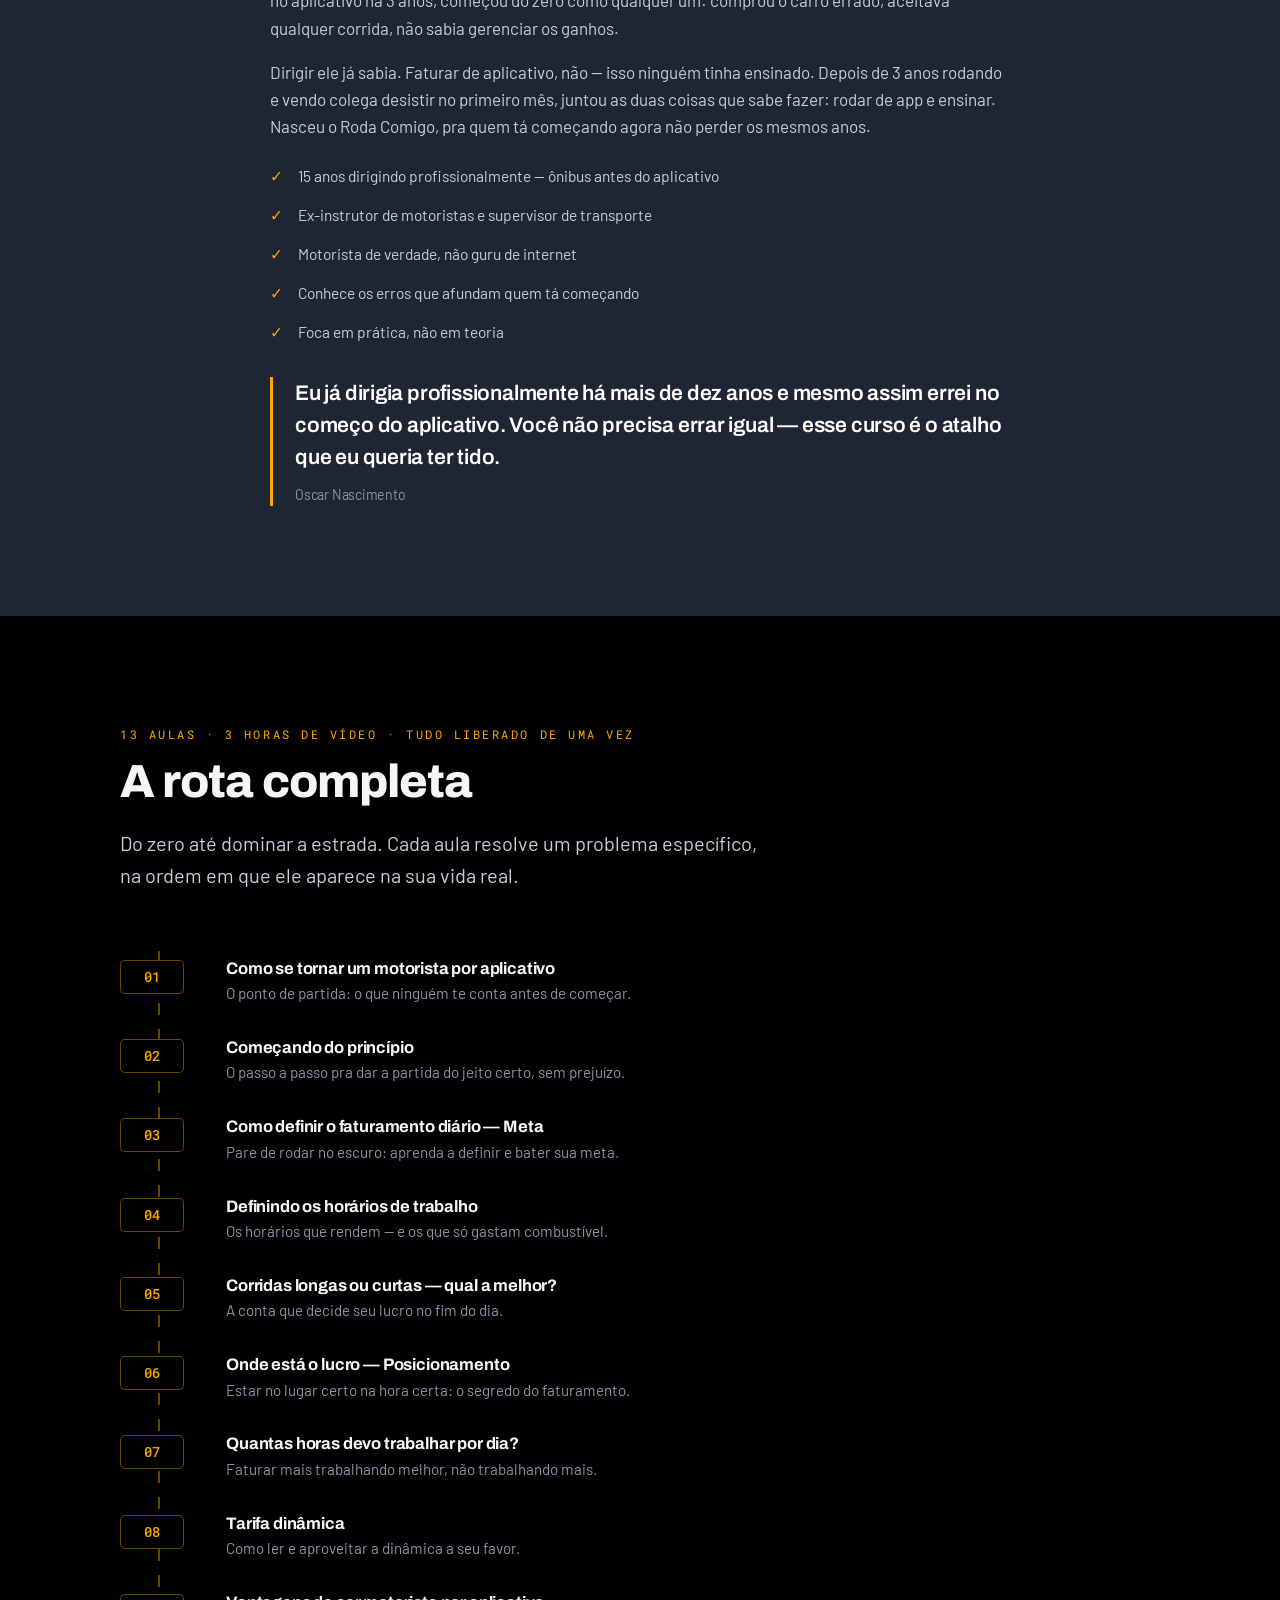
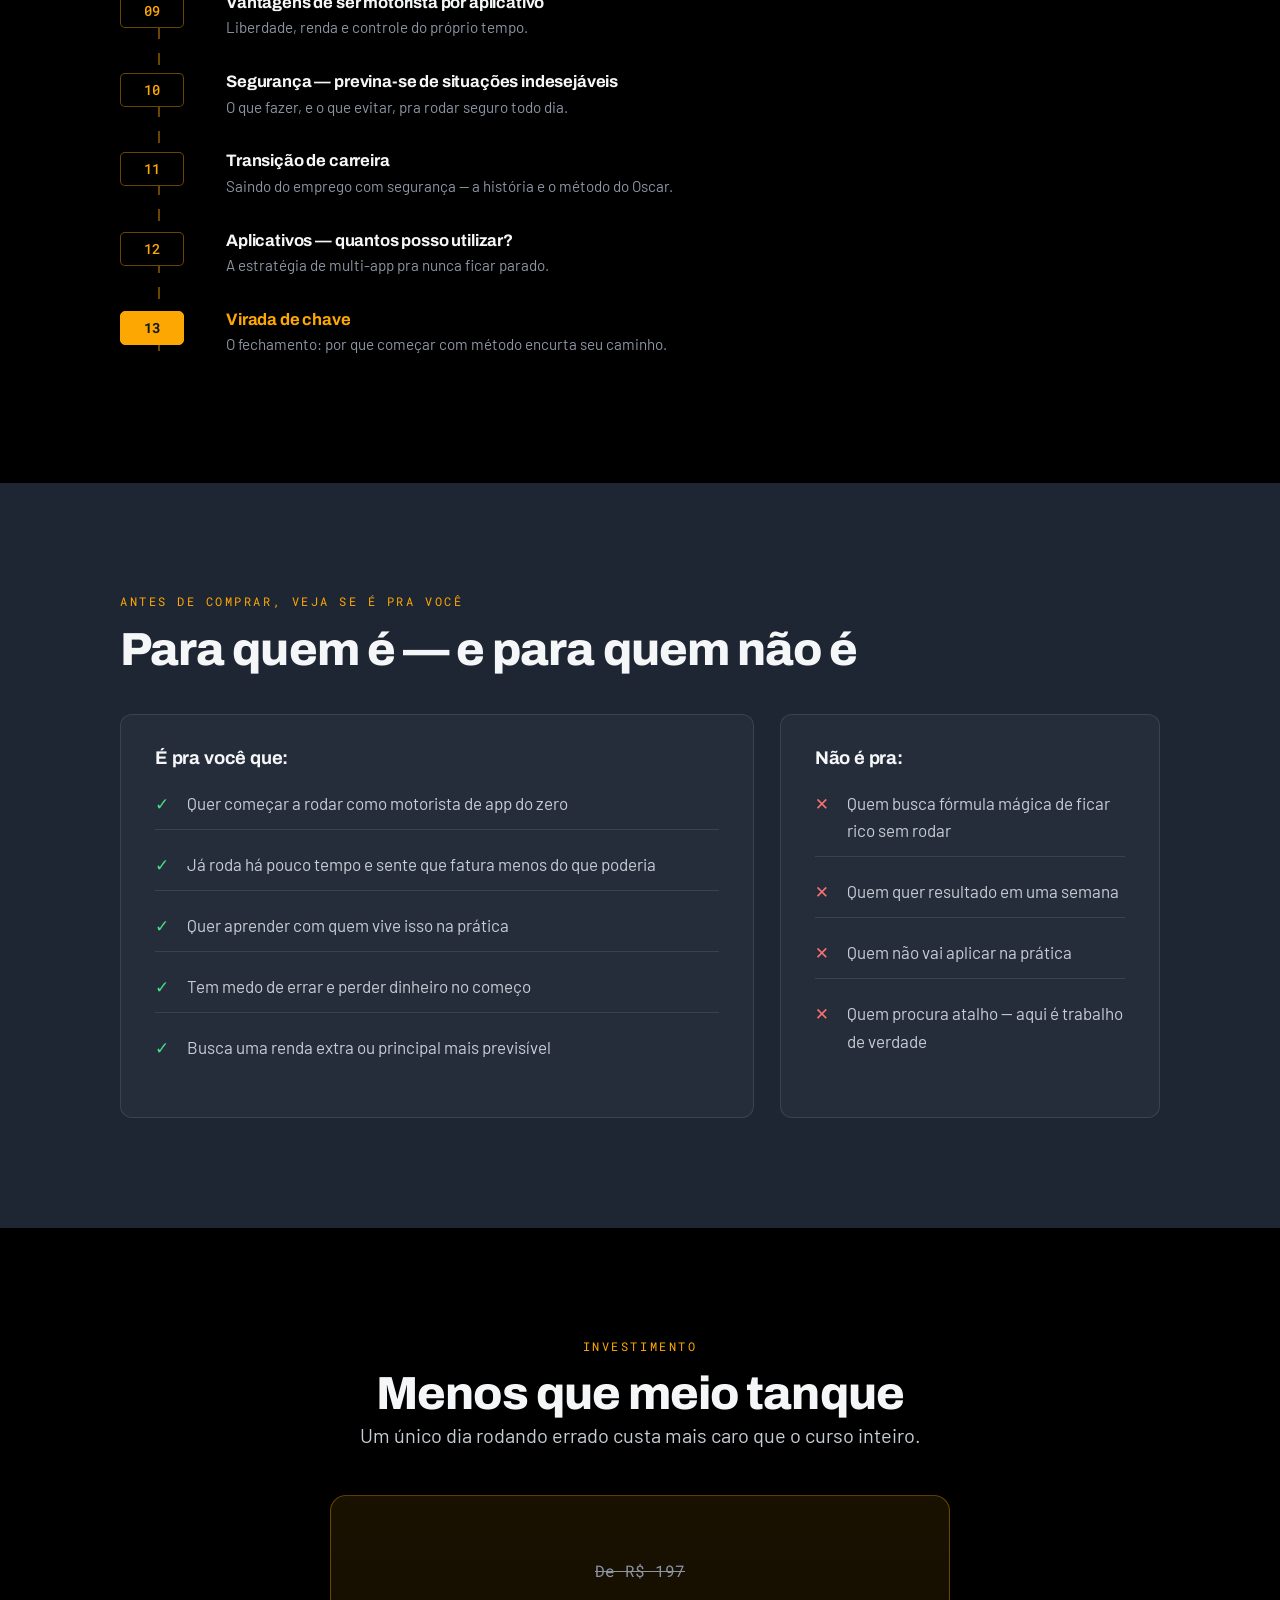
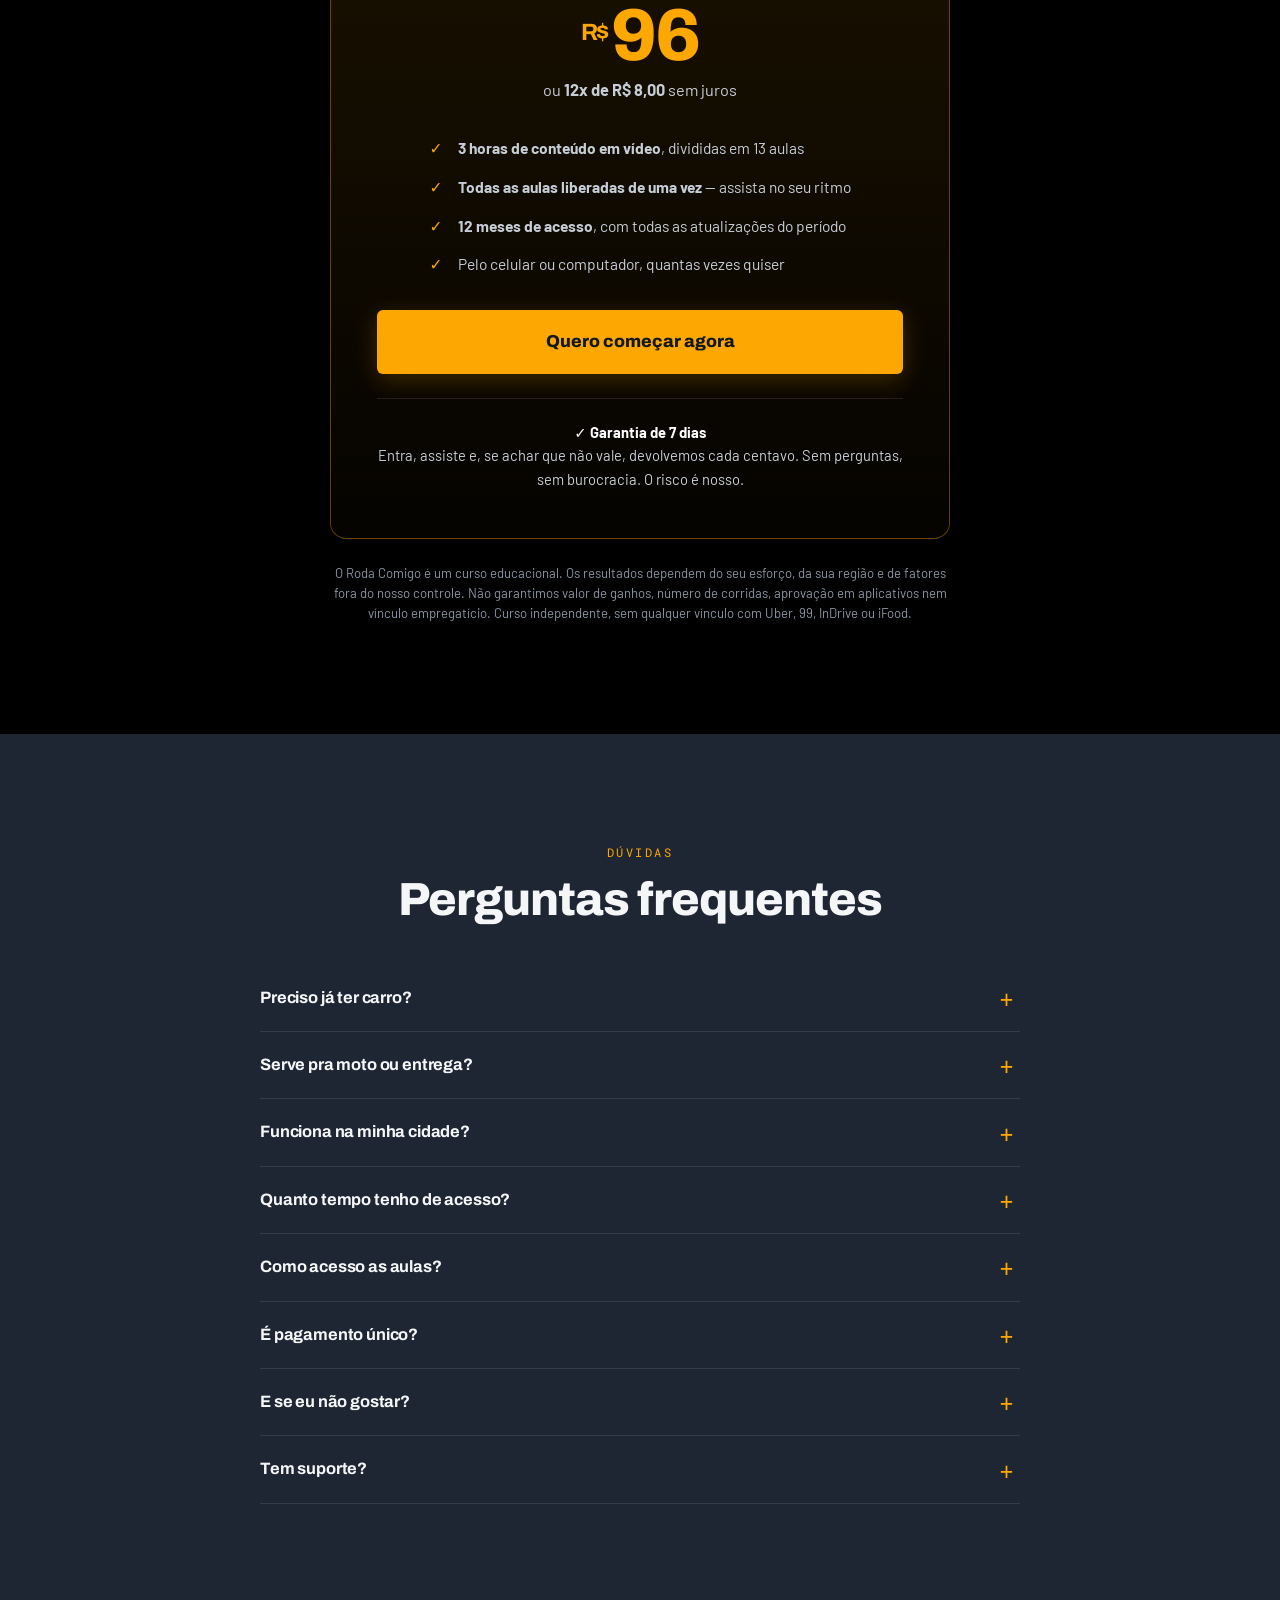
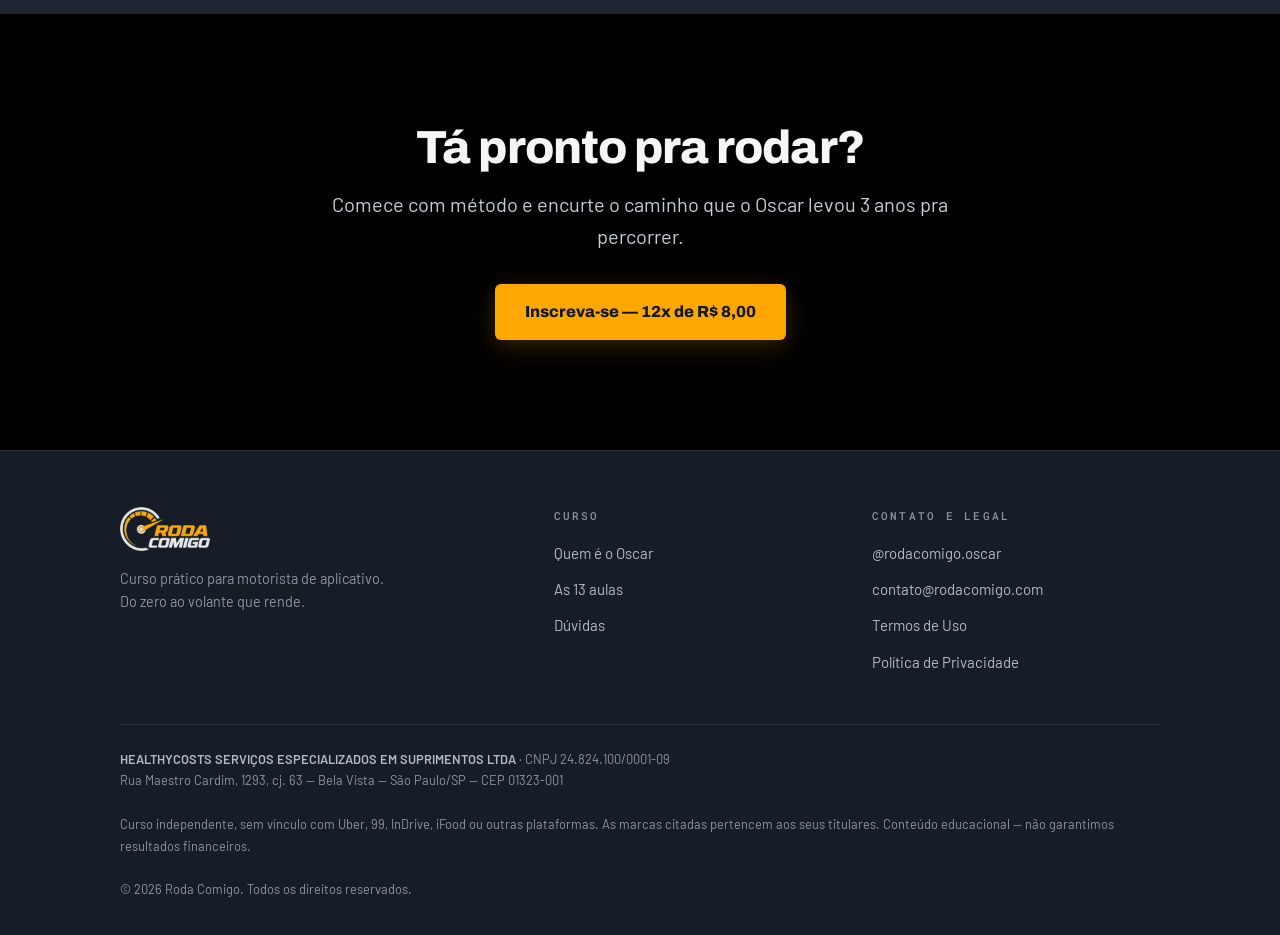
==== commit 3019fc59: "Alinha a biografia do Oscar: 15 anos de estrada, 3 no aplicativo Site dizia '3 anos, aprendendo erra" ====
--- a/index.html
+++ b/index.html
@@ -4,7 +4,7 @@
 <meta charset="utf-8">
 <meta name="viewport" content="width=device-width,initial-scale=1">
 <title>Roda Comigo — Curso prático para motorista de aplicativo</title>
-<meta name="description" content="O caminho prático pra começar a rodar de aplicativo do jeito certo, sem perder 3 anos errando. 13 aulas com Oscar Nascimento, motorista de app há 3 anos.">
+<meta name="description" content="O caminho prático pra começar a rodar de aplicativo do jeito certo, sem perder 3 anos errando. 13 aulas com Oscar Nascimento: 15 anos de estrada, 3 deles no aplicativo.">
 <link rel="canonical" href="https://rodacomigo.com/">
 
 <meta property="og:type" content="website">
@@ -47,7 +47,7 @@
 <header class="hero">
   <div class="wrap hero-grid">
     <div>
-      <p class="eyebrow">Oscar Nascimento · ex-motorista de ônibus</p>
+      <p class="eyebrow">Oscar Nascimento · 15 anos de estrada, 3 no aplicativo</p>
       <h1>Você vê motorista faturando<br><span class="amber">R$ 700 no dia.</span></h1>
       <p class="lead"><strong>Ninguém te ensina como. Eu ensino.</strong><br>
       O caminho prático pra você rodar de aplicativo do jeito certo — sem perder 3 anos errando.</p>
@@ -73,7 +73,7 @@
       </div>
       <div class="video-cap">
         <span class="dot-live" aria-hidden="true"></span>
-        <span><strong>Oscar Nascimento</strong> — 3 anos rodando, +2.000 horas na estrada</span>
+        <span><strong>Oscar Nascimento</strong> — 15 anos de estrada, 3 deles no aplicativo</span>
       </div>
     </div>
   </div>
@@ -125,16 +125,16 @@
   <div class="wrap oscar oscar-solo">
     <div>
       <p class="eyebrow">Quem é o Oscar</p>
-      <h2>3 anos na estrada,<br>aprendendo errando</h2>
-      <p style="color:#c7cdd6">Oscar começou do zero, como motorista de app iniciante. Cometeu os erros que a maioria comete: comprou o carro errado, aceitava qualquer corrida, não sabia gerenciar os ganhos. Mas aprendeu. Muito.</p>
-      <p style="color:#c7cdd6">Depois de 3 anos rodando e vendo colegas desistirem no primeiro mês, percebeu que podia encurtar esse caminho pra quem vem chegando. Criou o Roda Comigo pra passar tudo que aprendeu — a prática, os erros e as estratégias que funcionam de verdade.</p>
+      <h2>15 anos ao volante.<br>E mesmo assim errei no começo.</h2>
+      <p style="color:#c7cdd6">Oscar dirige profissionalmente há 15 anos. Foi instrutor de motoristas e supervisor de transporte numa transportadora grande — ensinar quem está começando é o ofício dele. Mesmo assim, quando entrou no aplicativo há 3 anos, começou do zero como qualquer um: comprou o carro errado, aceitava qualquer corrida, não sabia gerenciar os ganhos.</p>
+      <p style="color:#c7cdd6">Dirigir ele já sabia. Faturar de aplicativo, não — isso ninguém tinha ensinado. Depois de 3 anos rodando e vendo colega desistir no primeiro mês, juntou as duas coisas que sabe fazer: rodar de app e ensinar. Nasceu o Roda Comigo, pra quem tá começando agora não perder os mesmos anos.</p>
       <ul class="offer-list" style="margin-bottom:0">
-        <li>Motorista de verdade, não guru de internet</li>
+        <li>15 anos dirigindo profissionalmente — ônibus antes do aplicativo</li><li>Ex-instrutor de motoristas e supervisor de transporte</li><li>Motorista de verdade, não guru de internet</li>
         <li>Conhece os erros que afundam quem tá começando</li>
         <li>Foca em prática, não em teoria</li>
       </ul>
       <blockquote>
-        Eu cheguei aqui errando. Você não precisa errar igual — esse curso é o atalho que eu queria ter tido.
+        Eu já dirigia profissionalmente há mais de dez anos e mesmo assim errei no começo do aplicativo. Você não precisa errar igual — esse curso é o atalho que eu queria ter tido.
         <cite>Oscar Nascimento</cite>
       </blockquote>
     </div>
@@ -348,13 +348,22 @@
 
   // Os pixels só carregam depois do aceite — é o que a Política de Privacidade promete.
   function loadPixels(){
-    /* Meta Pixel e Google Tag entram aqui.
-       Exemplo:
-       var s = document.createElement('script');
-       s.async = true;
-       s.src = 'https://www.googletagmanager.com/gtag/js?id=SEU_ID';
-       document.head.appendChild(s);
-    */
+      if (window.fbq) return;
+      !function(f,b,e,v,n,t,s){if(f.fbq)return;n=f.fbq=function(){n.callMethod?
+      n.callMethod.apply(n,arguments):n.queue.push(arguments)};if(!f._fbq)f._fbq=n;
+      n.push=n;n.loaded=!0;n.version='2.0';n.queue=[];t=b.createElement(e);t.async=!0;
+      t.src=v;s=b.getElementsByTagName(e)[0];s.parentNode.insertBefore(t,s)}(window,
+      document,'script','https://connect.facebook.net/pt_BR/fbevents.js');
+
+      fbq('init', '1089068424084649');
+      fbq('track', 'PageView');
+
+      // Clique em qualquer CTA que leva ao checkout do Guru
+      document.querySelectorAll('a[href*="clkdmg.site"]').forEach(function(a){
+        a.addEventListener('click', function(){
+          fbq('track', 'InitiateCheckout', {value: 96.00, currency: 'BRL'});
+        });
+      });
   }
 })();
 </script>
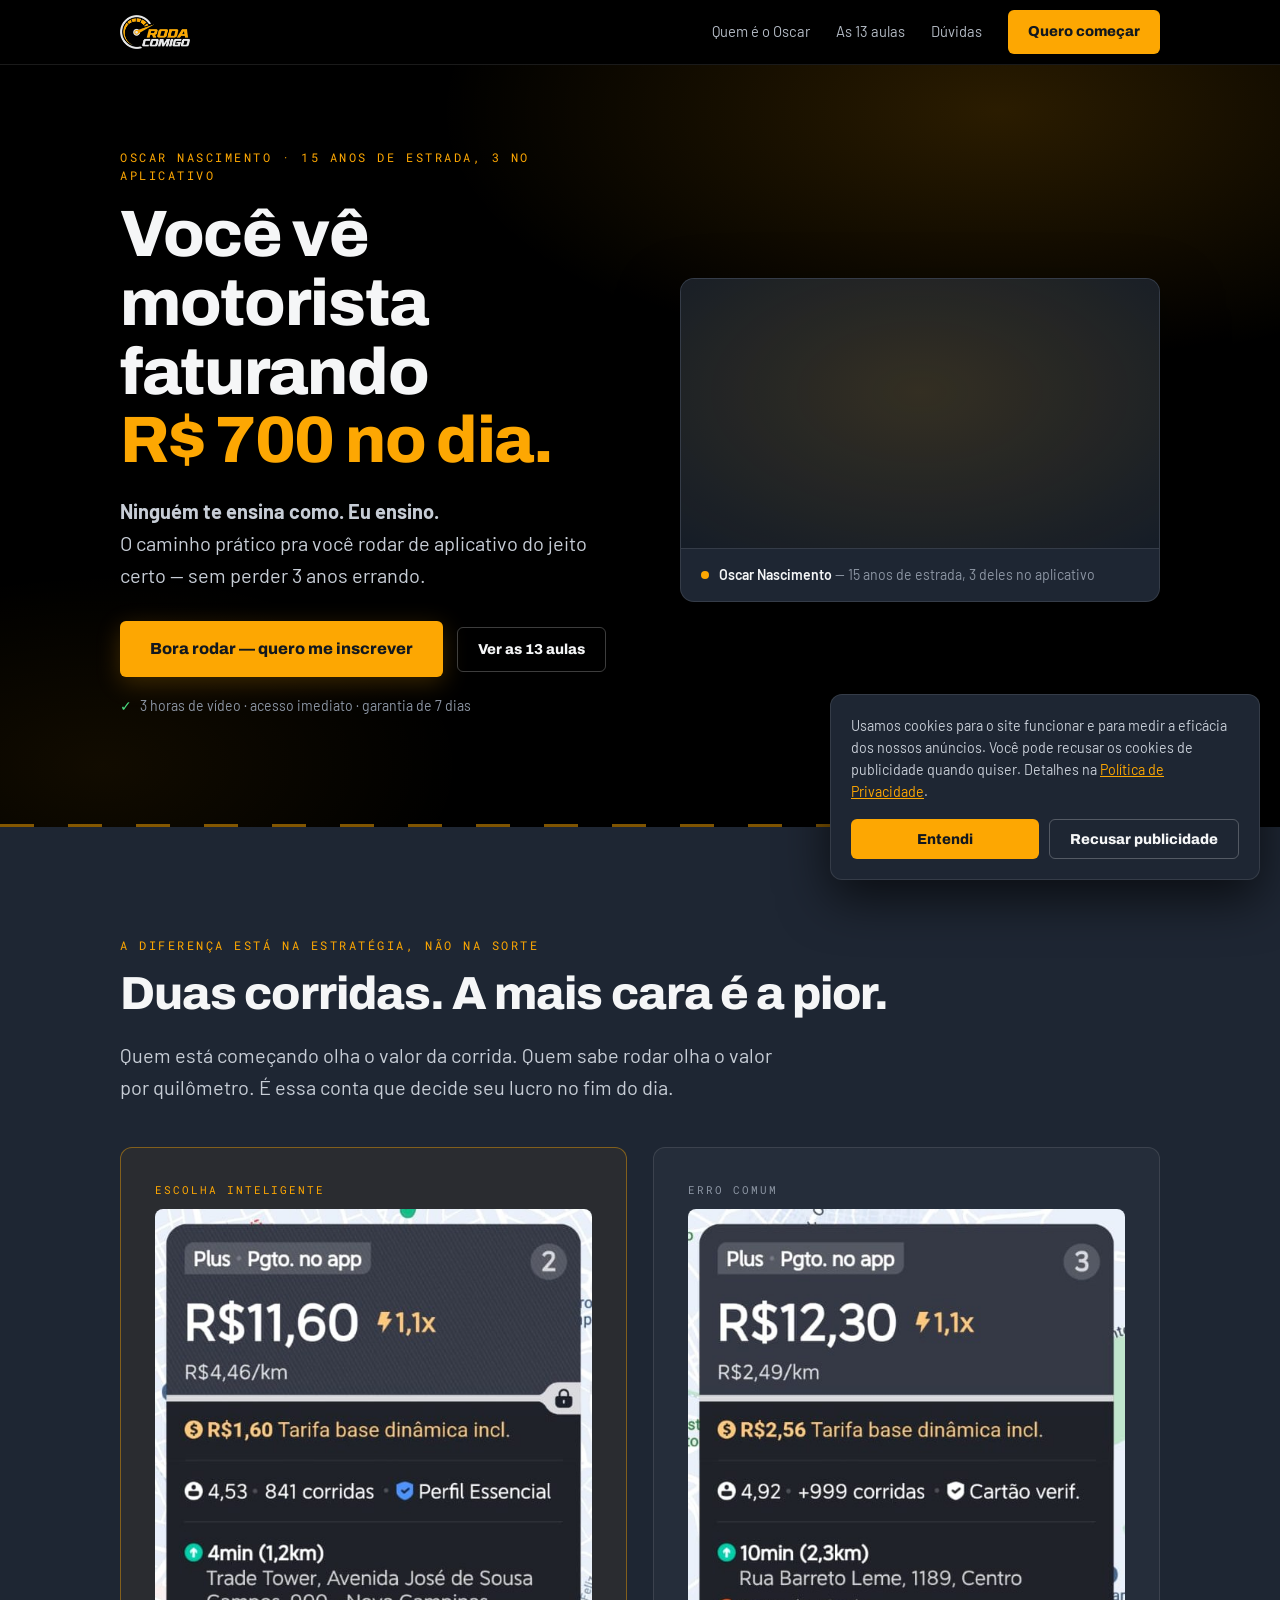
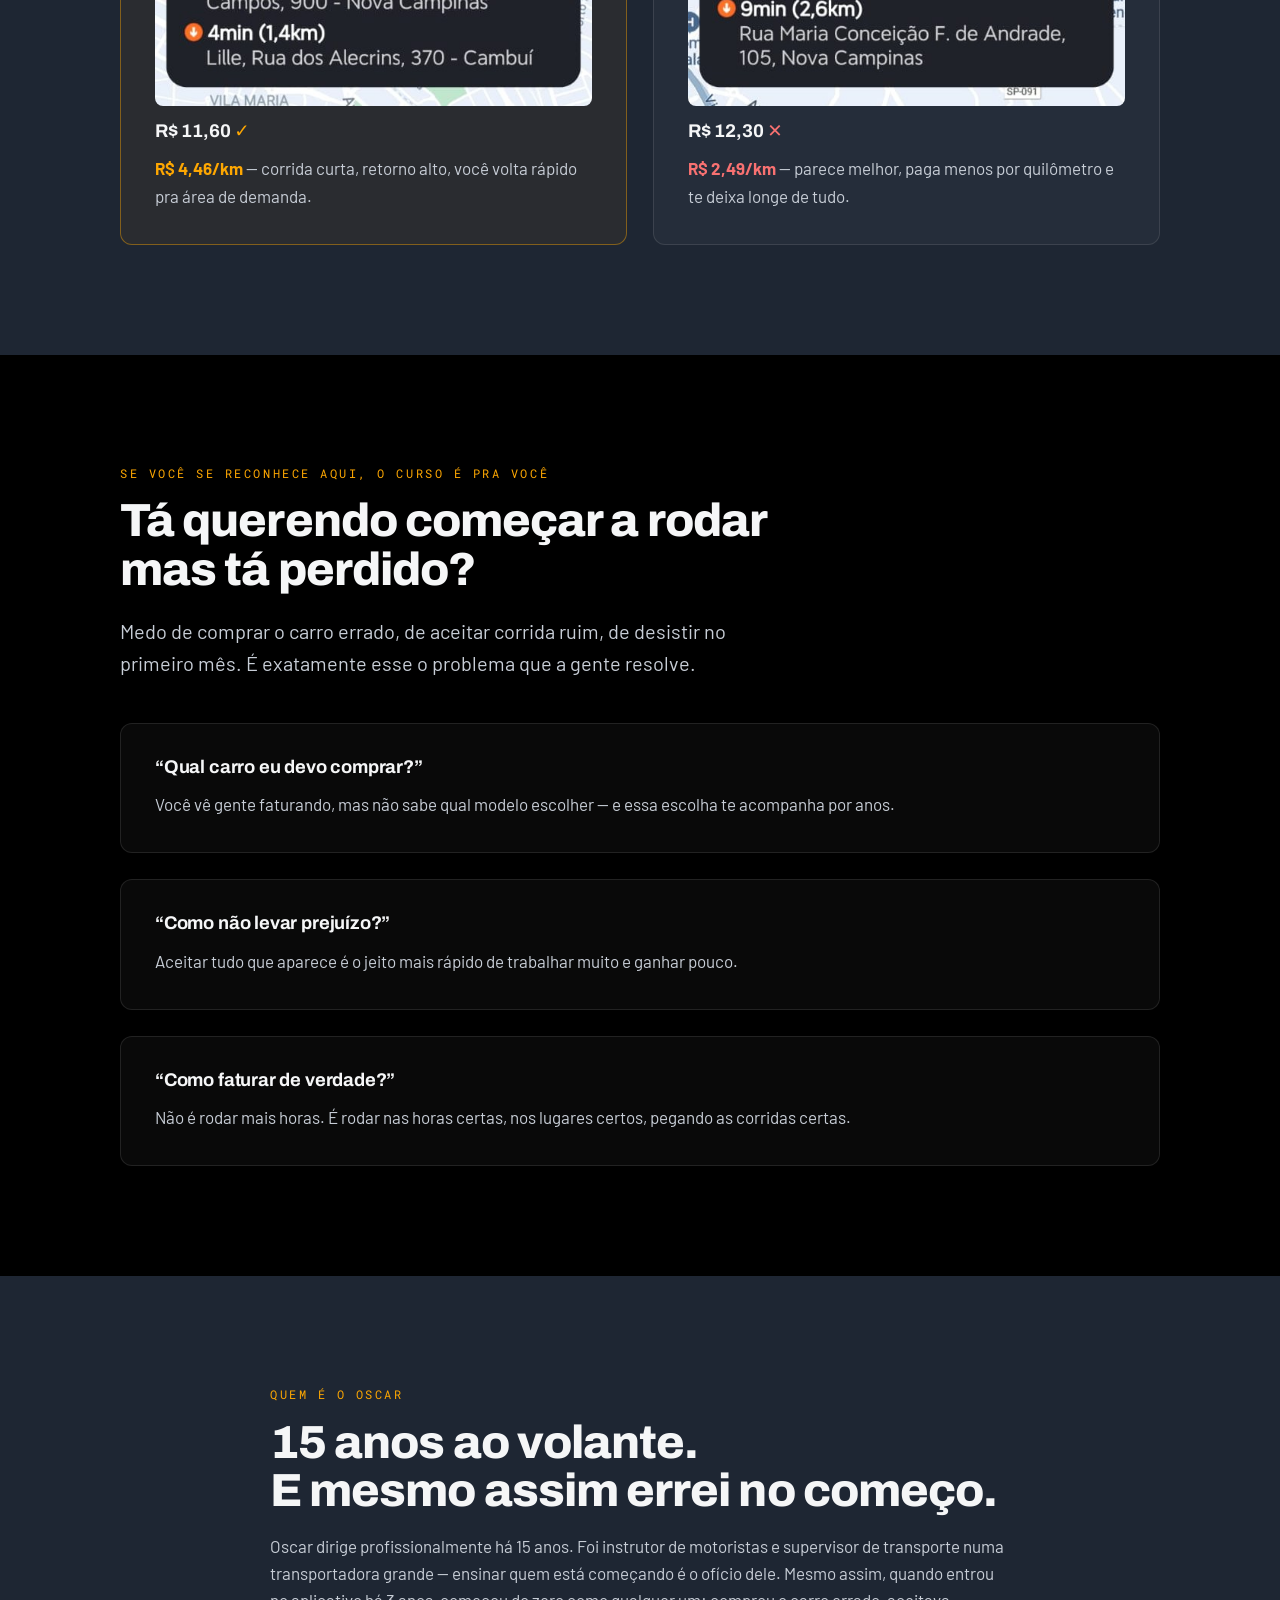
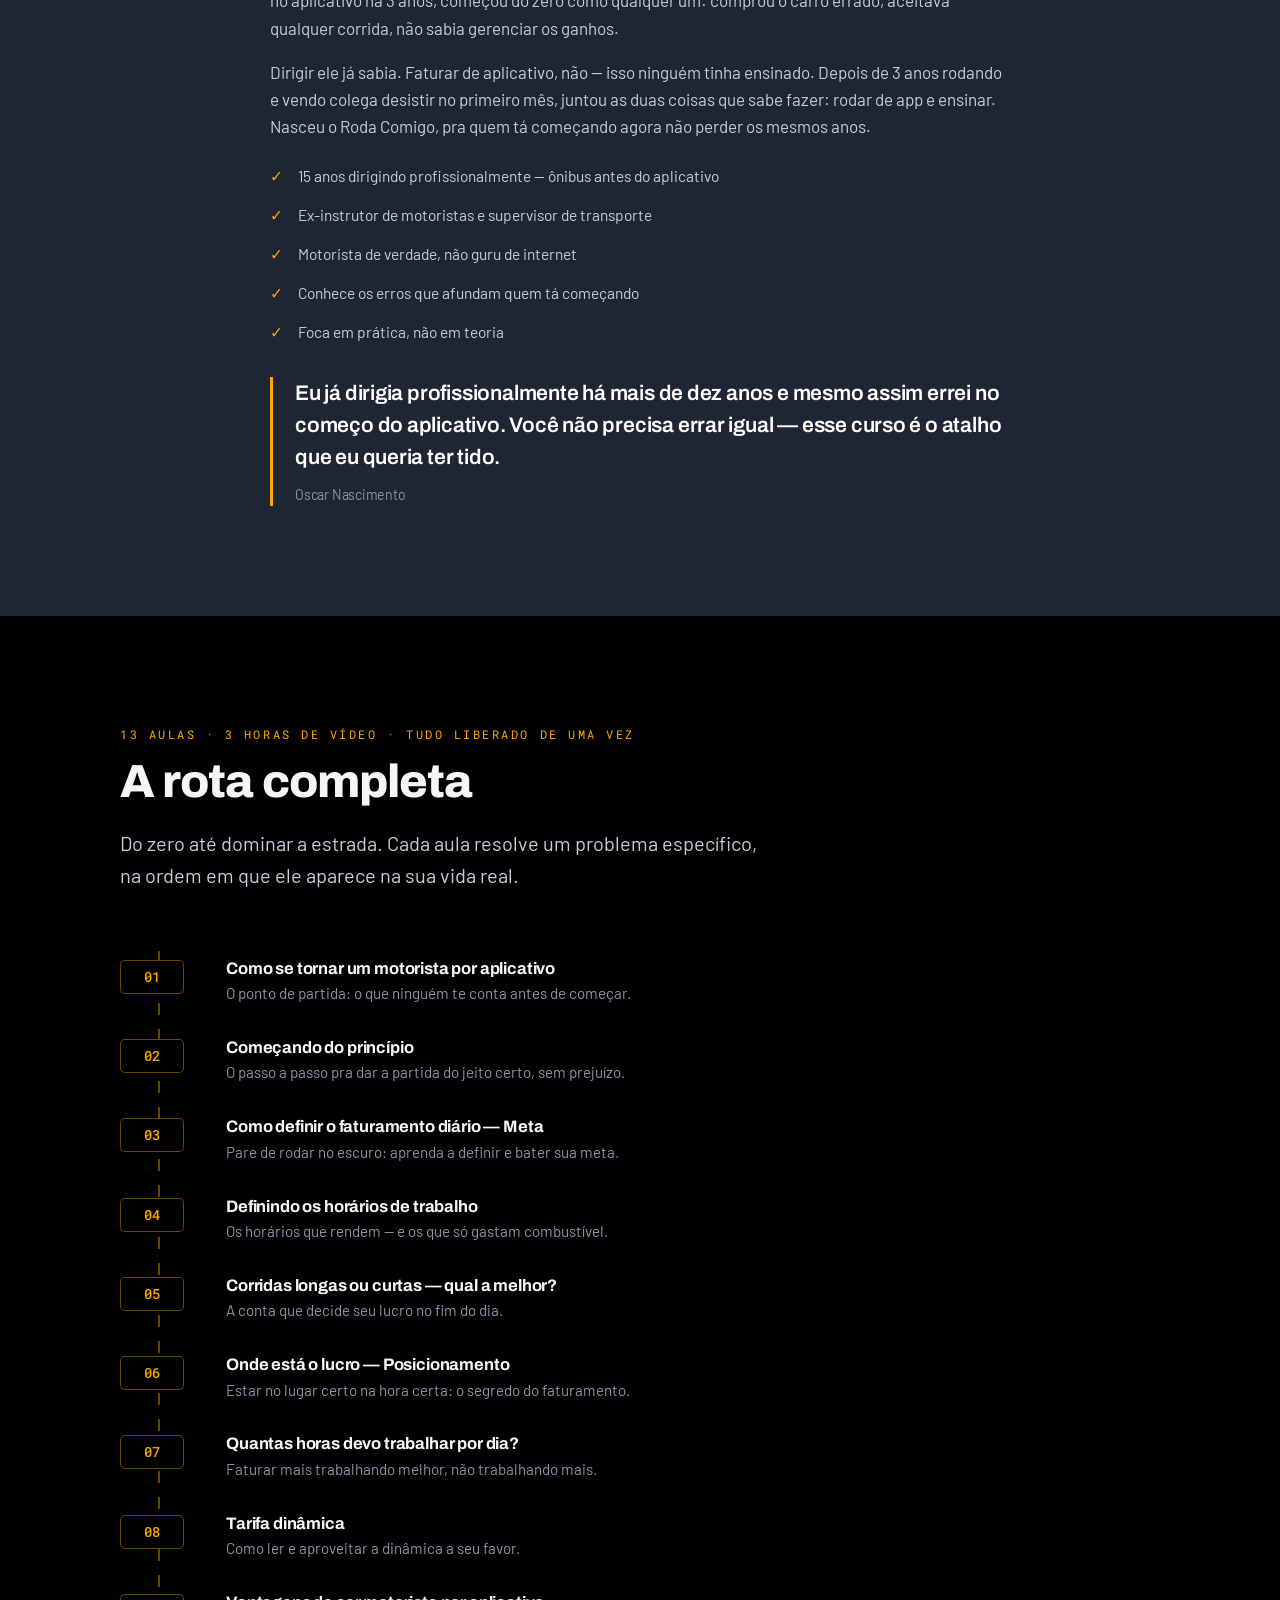
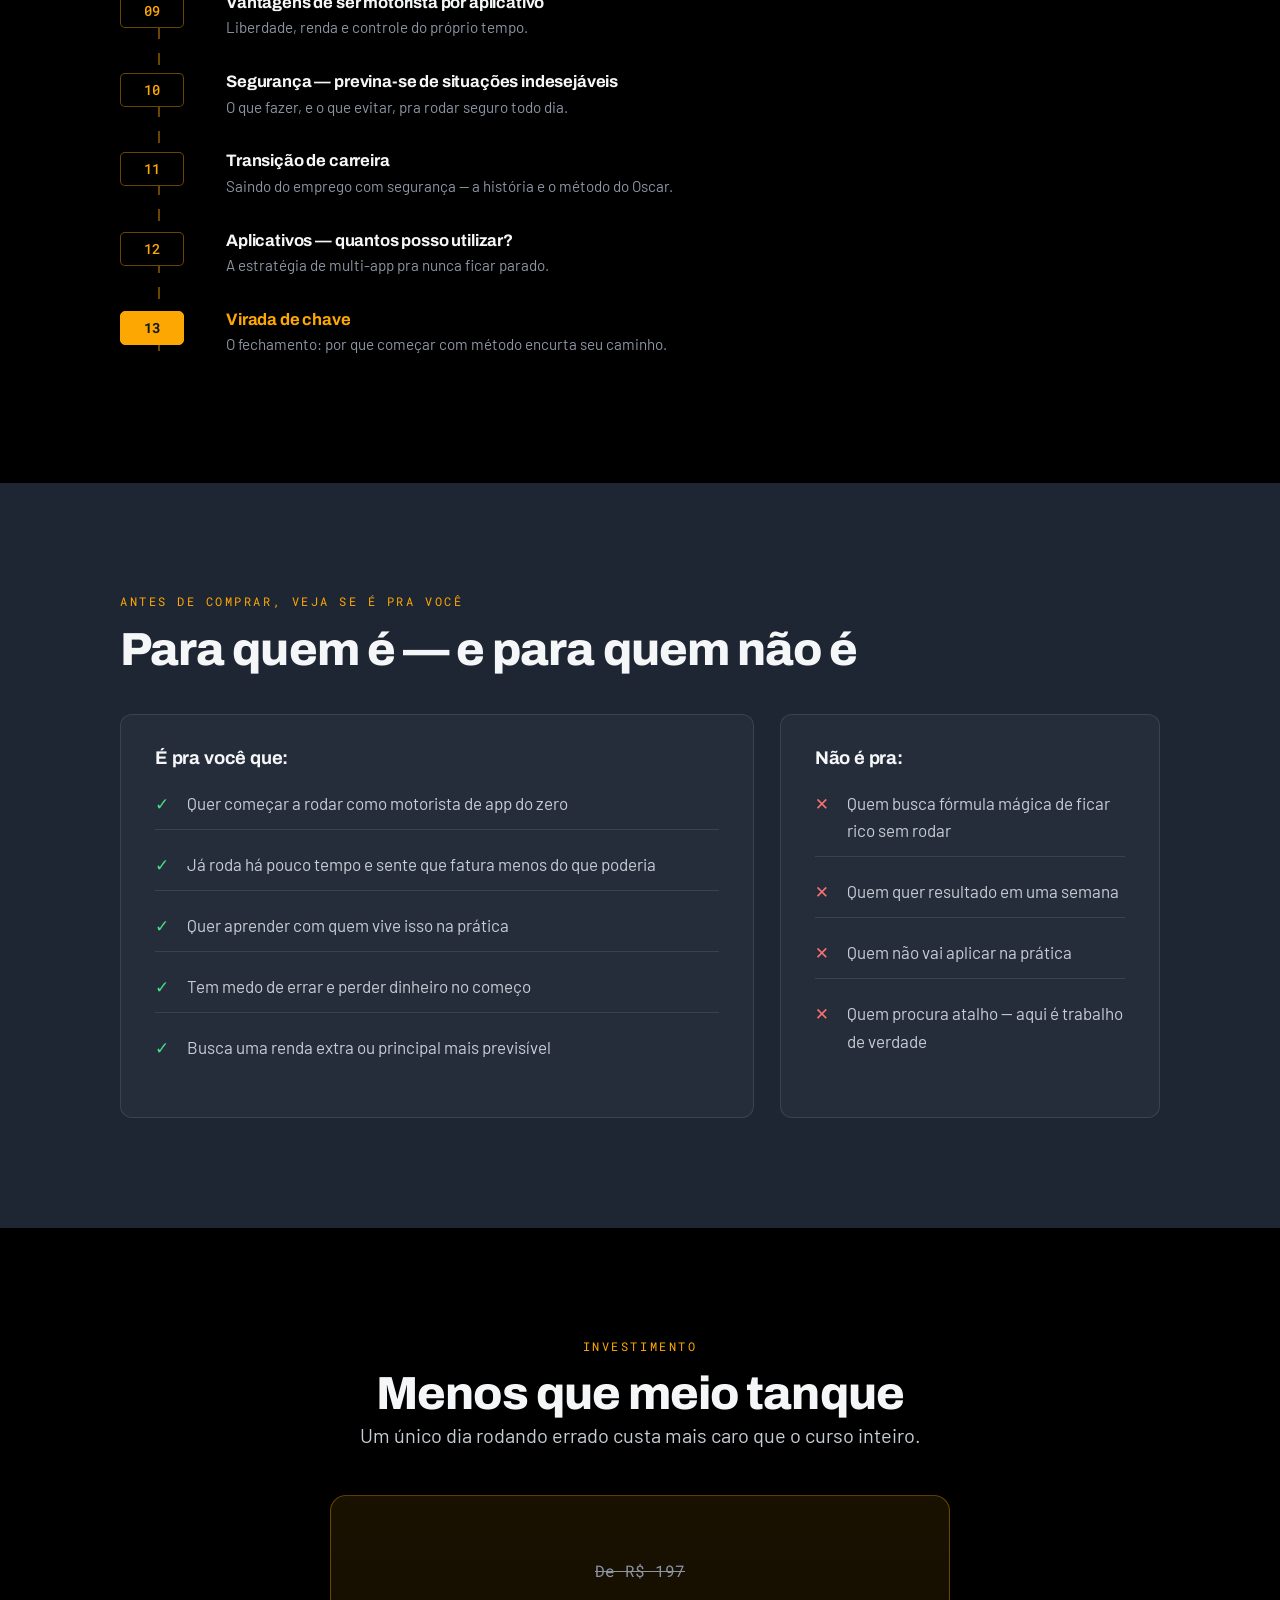
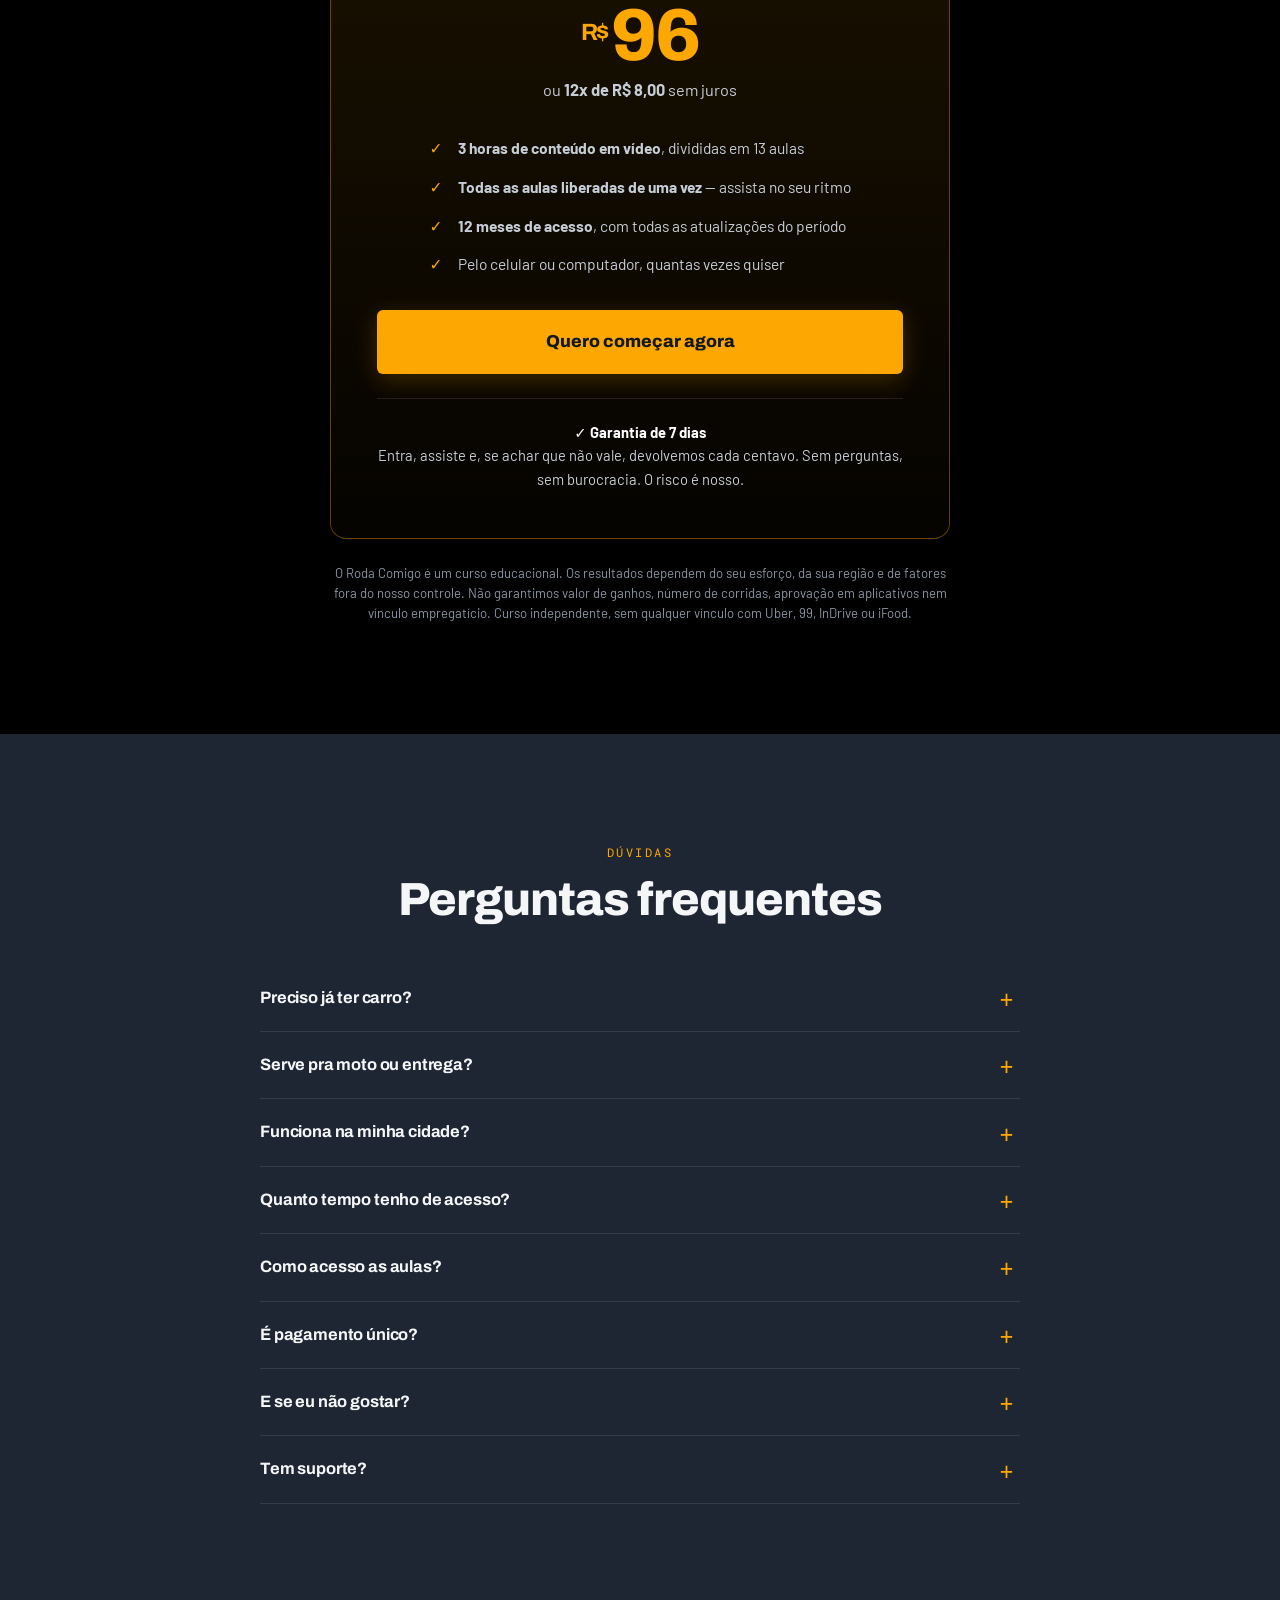
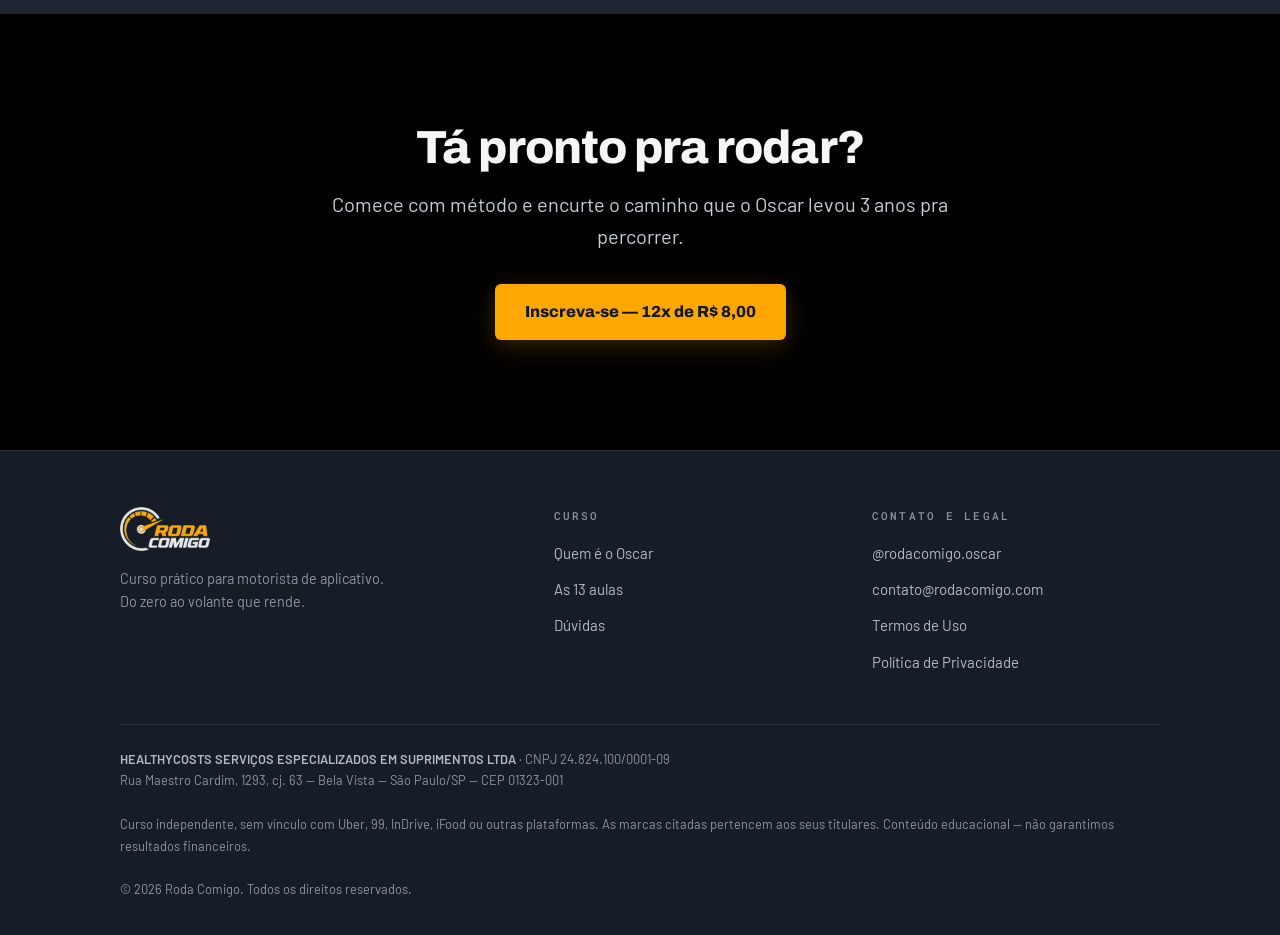
==== commit 75279bcb: "Cookies: pixel por padrao com opt-out (legitimo interesse) Updated cookie consent message and button" ====
--- a/index.html
+++ b/index.html
@@ -25,7 +25,8 @@
 
 <!-- ═══════════════════════════════════════════════════════════════
      PIXEL / TAG — cole aqui quando tiver os IDs.
-     O disparo só acontece depois do aceite no banner de cookies,
+     Os pixels carregam por padrão, com base em legítimo interesse.
+     Quem recusa no banner (opt-out) fica registrado e não é rastreado,
      conforme a Política de Privacidade (item 6).
      ═══════════════════════════════════════════════════════════════ -->
 </head>
@@ -321,10 +322,10 @@
 
 <!-- ═══════════ BANNER DE COOKIES ═══════════ -->
 <div class="cookie" id="cookie" role="dialog" aria-label="Aviso de cookies">
-  <p>Usamos cookies para o site funcionar e, com sua permissão, para medir nossos anúncios. Detalhes na <a href="privacidade.html">Política de Privacidade</a>.</p>
+  <p>Usamos cookies para o site funcionar e para medir a eficácia dos nossos anúncios. Você pode recusar os cookies de publicidade quando quiser. Detalhes na <a href="privacidade.html">Política de Privacidade</a>.</p>
   <div class="cookie-actions">
-    <button class="btn" id="cookie-ok">Aceitar</button>
-    <button class="btn btn-ghost" id="cookie-no">Só o necessário</button>
+    <button class="btn" id="cookie-ok">Entendi</button>
+    <button class="btn btn-ghost" id="cookie-no">Recusar publicidade</button>
   </div>
 </div>
 
@@ -335,18 +336,20 @@
   var saved = null;
   try { saved = localStorage.getItem(KEY); } catch(e){}
 
+  // Legitimo interesse: os pixels carregam por padrao.
+  // Quem recusa (opt-out) fica gravado no navegador e nao volta a ser rastreado.
+  if (saved !== 'no') { loadPixels(); }
   if (!saved) { box.classList.add('show'); }
-  else if (saved === 'ok') { loadPixels(); }
 
   function decide(v){
     try { localStorage.setItem(KEY, v); } catch(e){}
     box.classList.remove('show');
-    if (v === 'ok') loadPixels();
+    if (v === 'no' && window.fbq) { try { fbq('consent', 'revoke'); } catch(e){} }
   }
   document.getElementById('cookie-ok').onclick = function(){ decide('ok'); };
   document.getElementById('cookie-no').onclick = function(){ decide('no'); };
 
-  // Os pixels só carregam depois do aceite — é o que a Política de Privacidade promete.
+  // Carrega por padrao; a recusa no banner interrompe o rastreamento.
   function loadPixels(){
       if (window.fbq) return;
       !function(f,b,e,v,n,t,s){if(f.fbq)return;n=f.fbq=function(){n.callMethod?
@@ -357,13 +360,17 @@
 
       fbq('init', '1089068424084649');
       fbq('track', 'PageView');
-
-      // Clique em qualquer CTA que leva ao checkout do Guru
-      document.querySelectorAll('a[href*="clkdmg.site"]').forEach(function(a){
-        a.addEventListener('click', function(){
-          fbq('track', 'InitiateCheckout', {value: 96.00, currency: 'BRL'});
-        });
+      fbq('track', 'ViewContent', {
+        content_name: 'Roda Comigo',
+        content_ids: ['roda-comigo'],
+        content_type: 'product',
+        value: 96.00,
+        currency: 'BRL'
       });
+
+      // InitiateCheckout nao e disparado aqui de proposito.
+      // Quem envia esse evento e o Digital Manager Guru, pela API de Conversoes.
+      // Disparar tambem pelo navegador, sem eventID compartilhado, faria a Meta contar em dobro.
   }
 })();
 </script>
